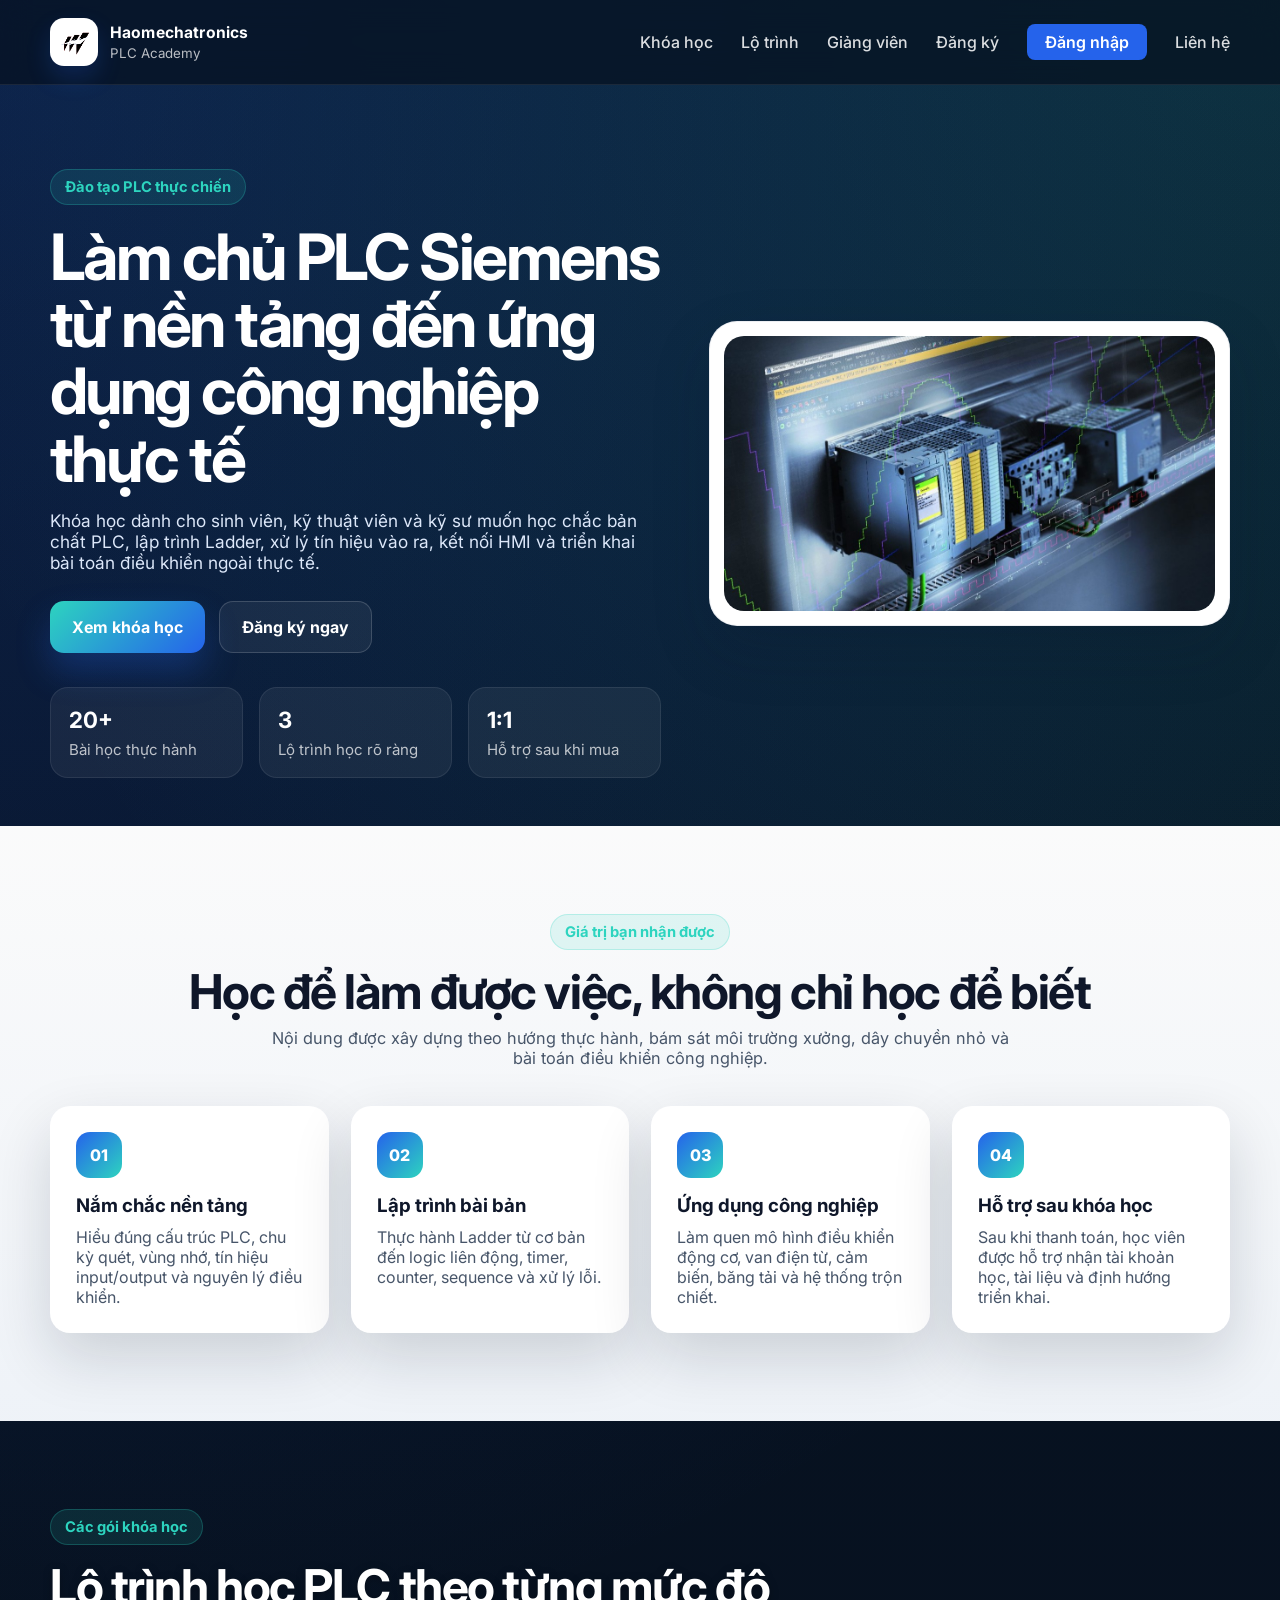
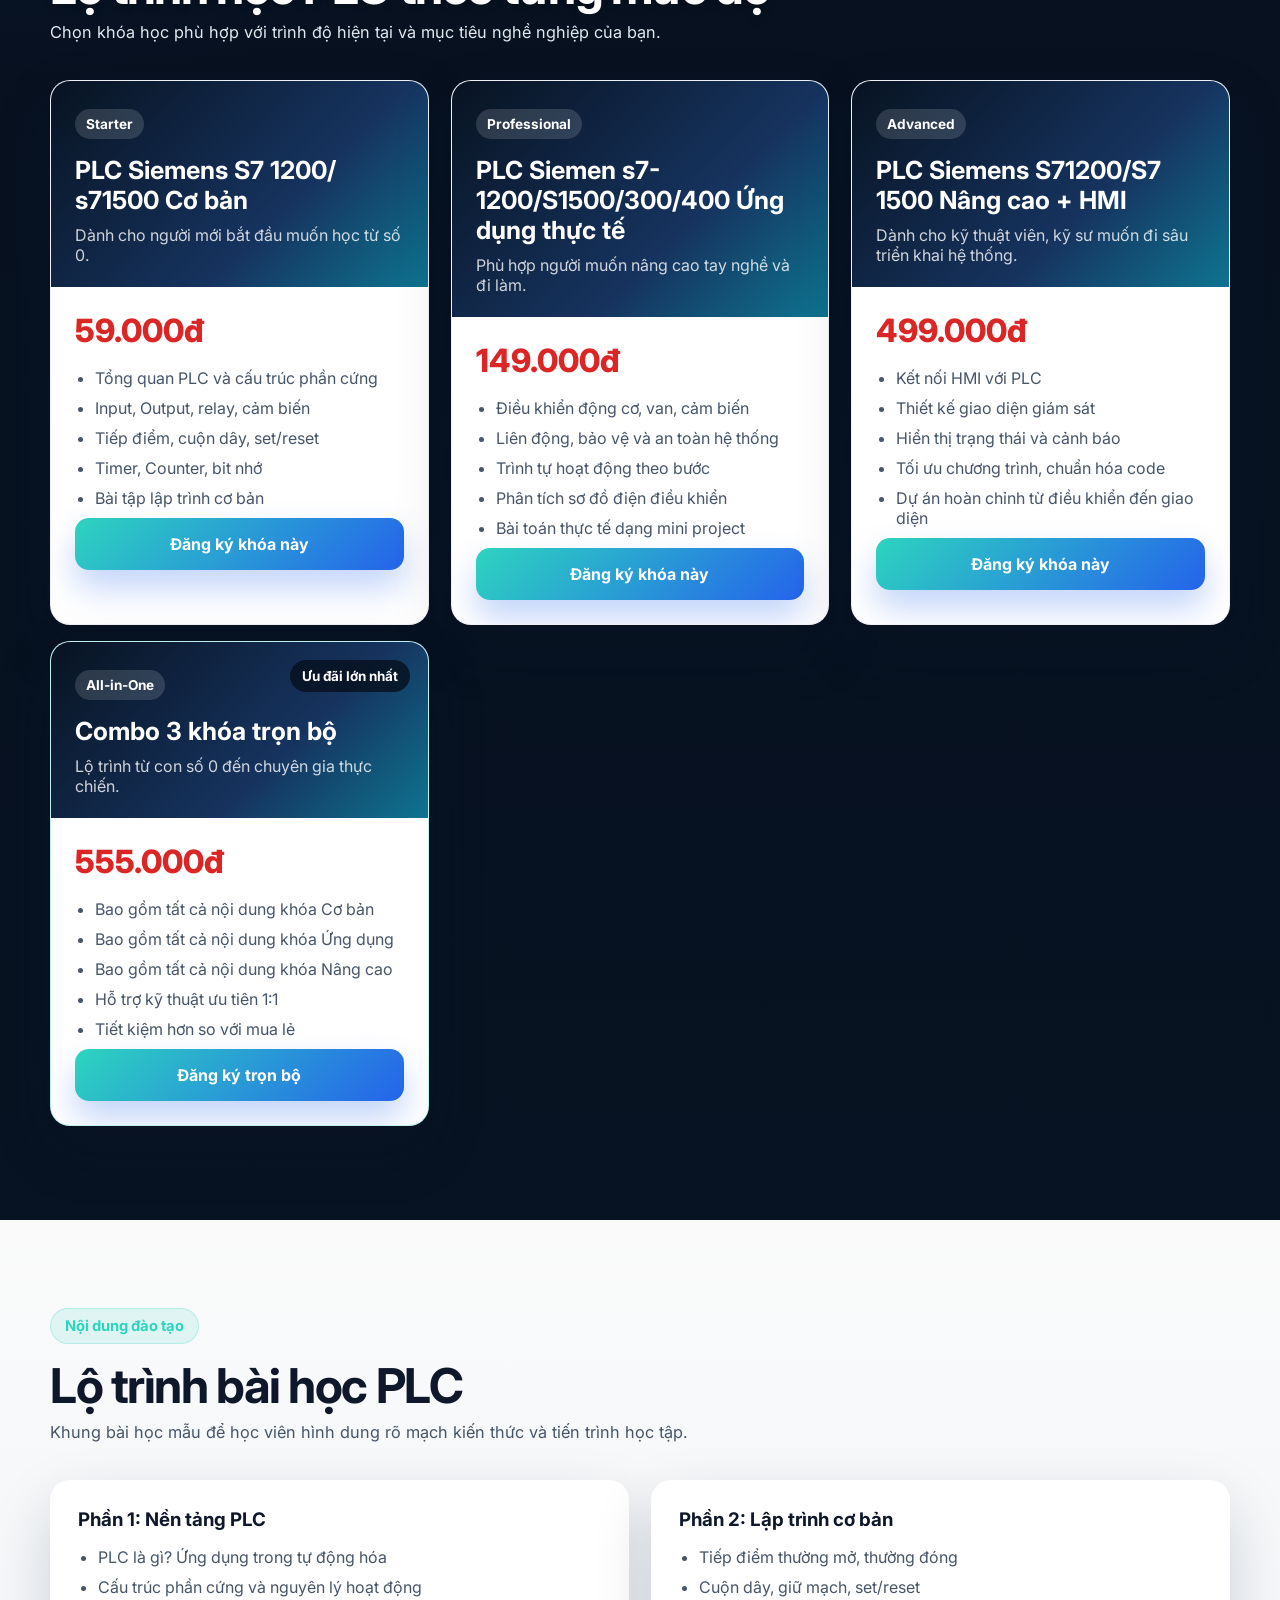
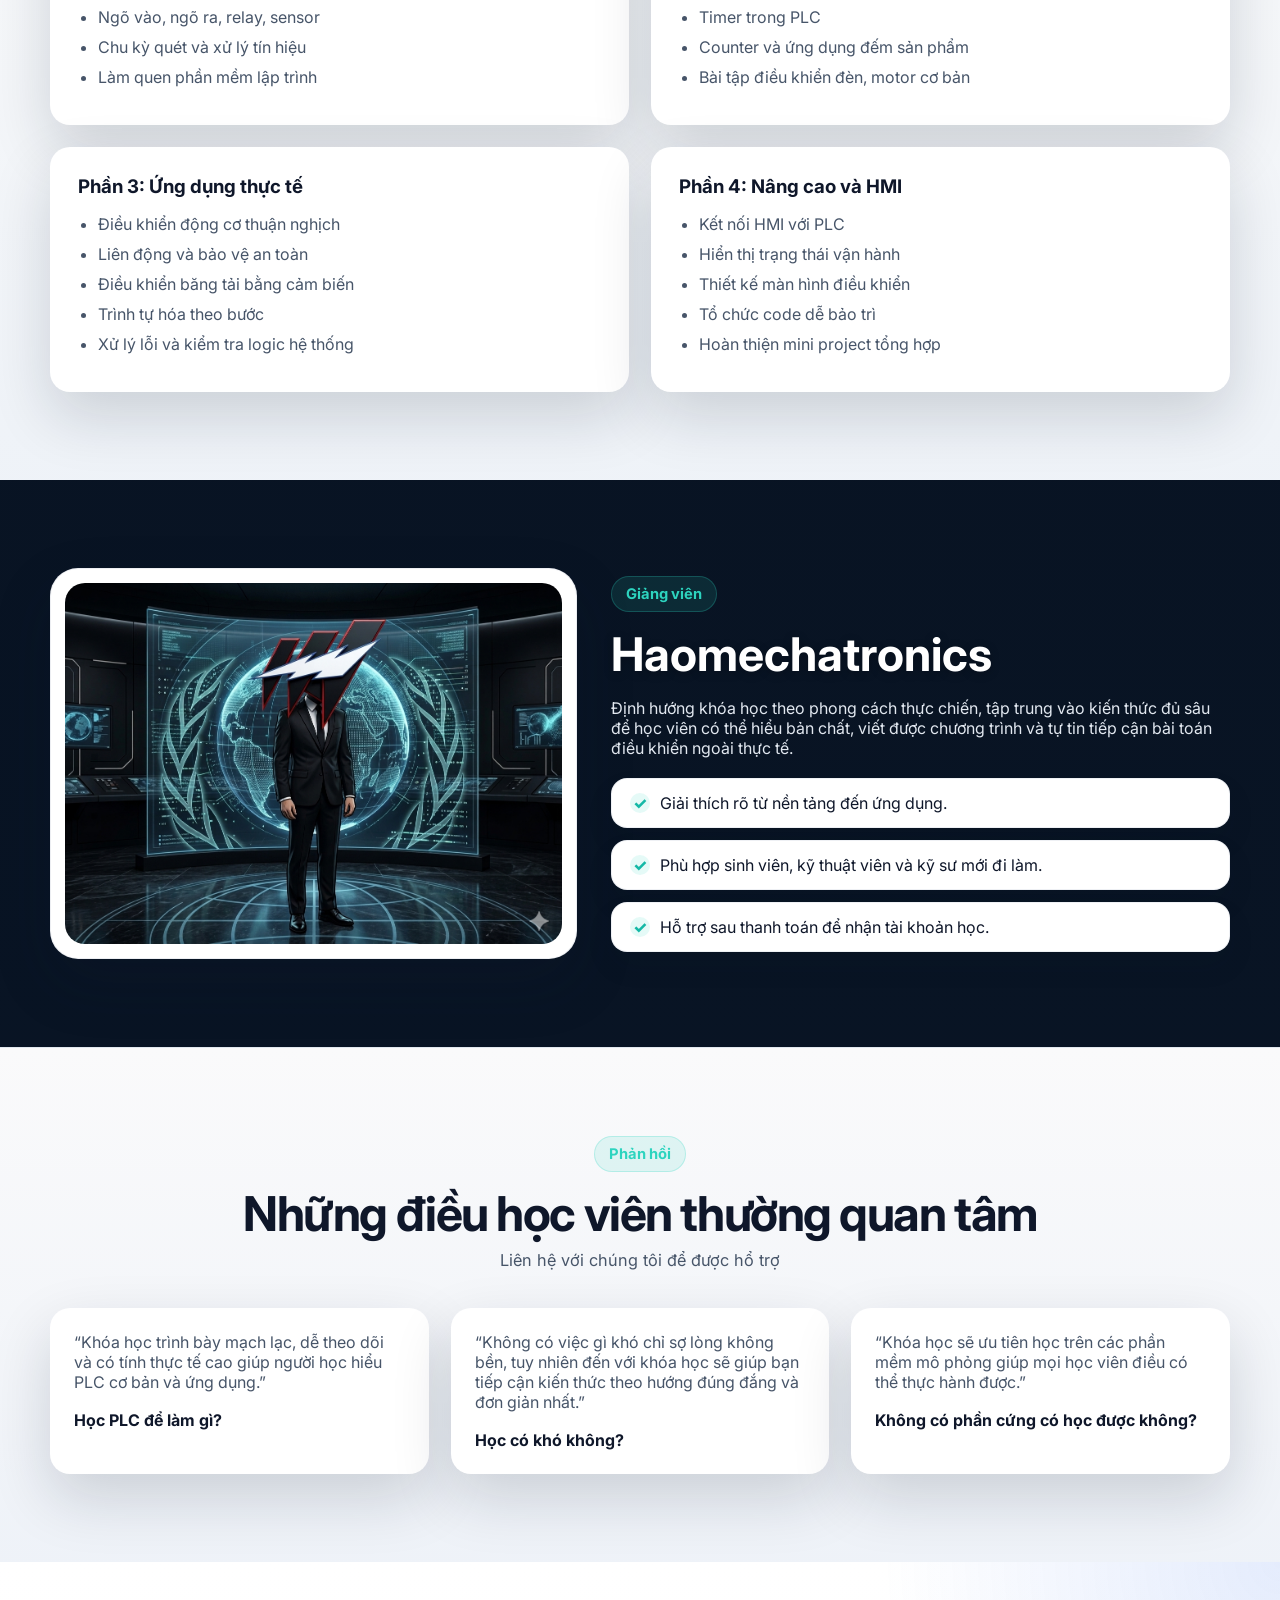
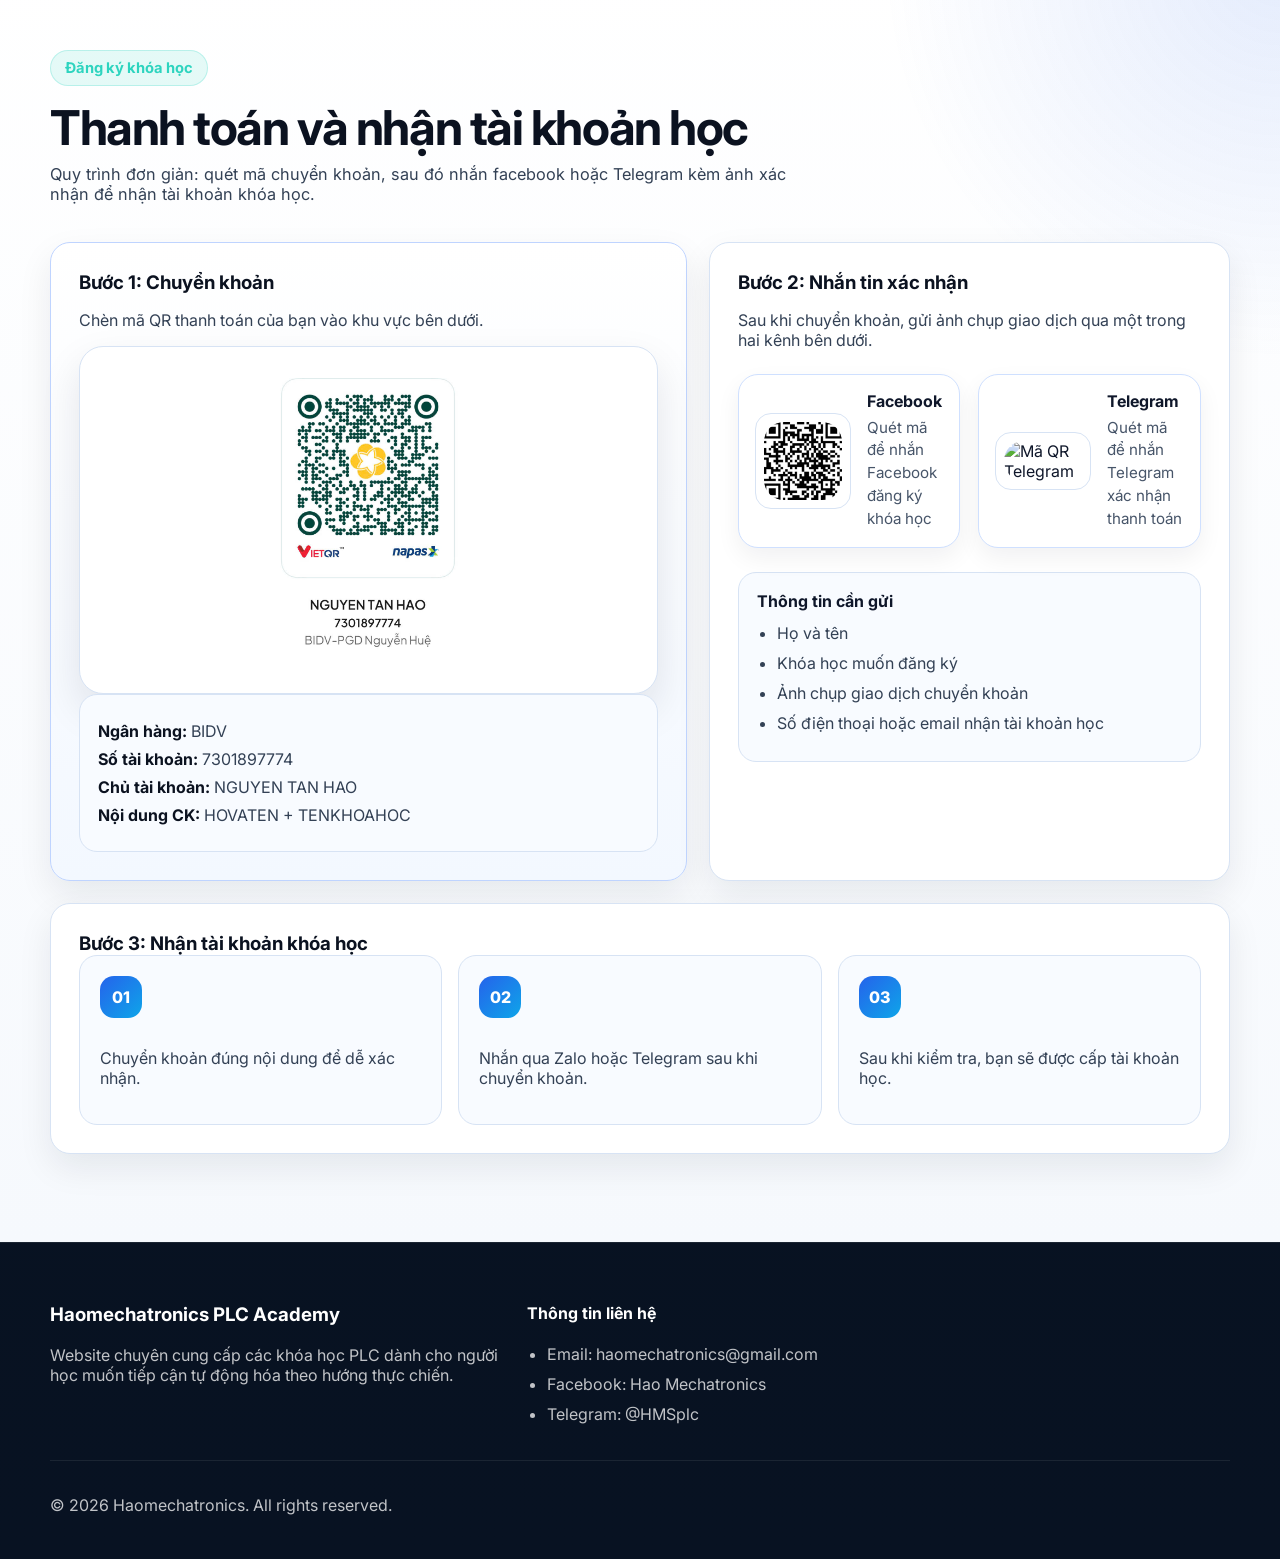
==== index.html @ e6ae3f2b "Update index.html" ====
<!DOCTYPE html>
<html lang="vi">
<head>
  <meta charset="UTF-8" />
  <meta name="viewport" content="width=device-width, initial-scale=1.0" />
  <meta name="description" content="Website cung cấp khóa học PLC Siemens chuyên nghiệp của Haomechatronics với lộ trình từ cơ bản đến nâng cao, mở rộng thêm một số dòng PLC phổ biến, hỗ trợ đăng ký qua Facebook và Telegram." />
  <title>Haomechatronics PLC Academy</title>
  <link rel="icon" type="image/jpeg" href="Images/logo.jpg" />
  <link rel="shortcut icon" href="Images/logo.jpg" />
  <link rel="apple-touch-icon" href="Images/logo.jpg" />
  <link rel="preconnect" href="https://fonts.googleapis.com" />
  <link rel="preconnect" href="https://fonts.gstatic.com" crossorigin />
  <link href="https://fonts.googleapis.com/css2?family=Inter:wght@400;500;600;700;800&display=swap" rel="stylesheet" />
  <link rel="stylesheet" href="style.css" />

  <style>
    /* Nút Đăng nhập nổi bật trên menu */
    .nav-login-btn {
      background: #2563eb !important;
      color: #fff !important;
      padding: 8px 18px !important;
      border-radius: 8px !important;
      font-weight: 600 !important;
    }
    .nav-login-btn:hover {
      background: #1d4ed8 !important;
    }
  </style>
</head>
<body>
<div class="site-shell">
  <header class="header" id="home">
    <div class="container nav-wrap">
      <a class="brand" href="#home">
        <span class="brand-mark">
          <img src="Images/logo.jpg" alt="Haomechatronics Logo">
        </span>
        <span>
          <strong>Haomechatronics</strong>
          <small>PLC Academy</small>
        </span>
      </a>

      <button class="nav-toggle" id="navToggle" aria-label="Mở menu">
        <span></span>
        <span></span>
        <span></span>
      </button>

      <nav class="nav" id="navMenu">
        <a href="#courses">Khóa học</a>
        <a href="#curriculum">Lộ trình</a>
        <a href="#instructor">Giảng viên</a>
        <a href="#payment">Đăng ký</a>
        <a href="login.html" class="nav-login-btn">Đăng nhập</a>
        <a href="#contact">Liên hệ</a>
      </nav>
    </div>
  </header>

  <main>
    <section class="hero">
      <div class="container hero-grid">
        <div class="hero-copy">
          <span class="eyebrow">Đào tạo PLC thực chiến</span>
          <h1>Làm chủ PLC Siemens từ nền tảng đến ứng dụng công nghiệp thực tế</h1>
          <p class="hero-text">
            Khóa học dành cho sinh viên, kỹ thuật viên và kỹ sư muốn học chắc bản chất PLC,
            lập trình Ladder, xử lý tín hiệu vào ra, kết nối HMI và triển khai bài toán điều khiển ngoài thực tế.
          </p>

          <div class="hero-actions">
            <a class="btn btn-primary" href="#courses">Xem khóa học</a>
            <a class="btn btn-secondary" href="#payment">Đăng ký ngay</a>
          </div>

          <div class="hero-stats">
            <div class="stat-card">
              <strong>20+</strong>
              <span>Bài học thực hành</span>
            </div>
            <div class="stat-card">
              <strong>3</strong>
              <span>Lộ trình học rõ ràng</span>
            </div>
            <div class="stat-card">
              <strong>1:1</strong>
              <span>Hỗ trợ sau khi mua</span>
            </div>
          </div>
        </div>

        <div class="hero-visual">
          <div class="hero-image-card">
            <img src="Images/Banner-plc.jpg" alt="Khóa học PLC Haomechatronics" />
          </div>
        </div>
      </div>
    </section>

    <section class="section section-light">
      <div class="container">
        <div class="section-heading center">
          <span class="section-tag">Giá trị bạn nhận được</span>
          <h2>Học để làm được việc, không chỉ học để biết</h2>
          <p>
            Nội dung được xây dựng theo hướng thực hành, bám sát môi trường xưởng,
            dây chuyền nhỏ và bài toán điều khiển công nghiệp.
          </p>
        </div>

        <div class="feature-grid">
          <article class="feature-card">
            <div class="icon-badge">01</div>
            <h3>Nắm chắc nền tảng</h3>
            <p>Hiểu đúng cấu trúc PLC, chu kỳ quét, vùng nhớ, tín hiệu input/output và nguyên lý điều khiển.</p>
          </article>
          <article class="feature-card">
            <div class="icon-badge">02</div>
            <h3>Lập trình bài bản</h3>
            <p>Thực hành Ladder từ cơ bản đến logic liên động, timer, counter, sequence và xử lý lỗi.</p>
          </article>
          <article class="feature-card">
            <div class="icon-badge">03</div>
            <h3>Ứng dụng công nghiệp</h3>
            <p>Làm quen mô hình điều khiển động cơ, van điện từ, cảm biến, băng tải và hệ thống trộn chiết.</p>
          </article>
          <article class="feature-card">
            <div class="icon-badge">04</div>
            <h3>Hỗ trợ sau khóa học</h3>
            <p>Sau khi thanh toán, học viên được hỗ trợ nhận tài khoản học, tài liệu và định hướng triển khai.</p>
          </article>
        </div>
      </div>
    </section>

    <section class="section" id="courses">
      <div class="container">
        <div class="section-heading">
          <span class="section-tag">Các gói khóa học</span>
          <h2>Lộ trình học PLC theo từng mức độ</h2>
          <p>Chọn khóa học phù hợp với trình độ hiện tại và mục tiêu nghề nghiệp của bạn.</p>
        </div>

        <div class="course-grid">
          <article class="course-card">
            <div class="course-top">
              <span class="course-level">Starter</span>
              <h3>PLC Siemens S7 1200/ s71500 Cơ bản</h3>
              <p>Dành cho người mới bắt đầu muốn học từ số 0.</p>
            </div>
            <div class="course-body">
              <div class="course-price">59.000đ</div>
              <ul>
                <li>Tổng quan PLC và cấu trúc phần cứng</li>
                <li>Input, Output, relay, cảm biến</li>
                <li>Tiếp điểm, cuộn dây, set/reset</li>
                <li>Timer, Counter, bit nhớ</li>
                <li>Bài tập lập trình cơ bản</li>
              </ul>
              <a class="btn btn-block btn-primary" href="#payment">Đăng ký khóa này</a>
            </div>
          </article>

          <article class="course-card">
            <div class="course-top">
              <span class="course-level">Professional</span>
              <h3>PLC Siemen s7-1200/S1500/300/400 Ứng dụng thực tế</h3>
              <p>Phù hợp người muốn nâng cao tay nghề và đi làm.</p>
            </div>
            <div class="course-body">
              <div class="course-price">149.000đ</div>
              <ul>
                <li>Điều khiển động cơ, van, cảm biến</li>
                <li>Liên động, bảo vệ và an toàn hệ thống</li>
                <li>Trình tự hoạt động theo bước</li>
                <li>Phân tích sơ đồ điện điều khiển</li>
                <li>Bài toán thực tế dạng mini project</li>
              </ul>
              <a class="btn btn-block btn-primary" href="#payment">Đăng ký khóa này</a>
            </div>
          </article>

          <article class="course-card">
            <div class="course-top">
              <span class="course-level">Advanced</span>
              <h3>PLC Siemens S71200/S7 1500 Nâng cao + HMI</h3>
              <p>Dành cho kỹ thuật viên, kỹ sư muốn đi sâu triển khai hệ thống.</p>
            </div>
            <div class="course-body">
              <div class="course-price">499.000đ</div>
              <ul>
                <li>Kết nối HMI với PLC</li>
                <li>Thiết kế giao diện giám sát</li>
                <li>Hiển thị trạng thái và cảnh báo</li>
                <li>Tối ưu chương trình, chuẩn hóa code</li>
                <li>Dự án hoàn chỉnh từ điều khiển đến giao diện</li>
              </ul>
              <a class="btn btn-block btn-primary" href="#payment">Đăng ký khóa này</a>
            </div>
          </article>

          <article class="course-card featured">
            <div class="course-badge">Ưu đãi lớn nhất</div>
            <div class="course-top">
              <span class="course-level">All-in-One</span>
              <h3>Combo 3 khóa trọn bộ</h3>
              <p>Lộ trình từ con số 0 đến chuyên gia thực chiến.</p>
            </div>
            <div class="course-body">
              <div class="course-price">555.000đ</div>
              <ul>
                <li>Bao gồm tất cả nội dung khóa Cơ bản</li>
                <li>Bao gồm tất cả nội dung khóa Ứng dụng</li>
                <li>Bao gồm tất cả nội dung khóa Nâng cao</li>
                <li>Hỗ trợ kỹ thuật ưu tiên 1:1</li>
                <li>Tiết kiệm hơn so với mua lẻ</li>
              </ul>
              <a class="btn btn-block btn-primary" href="#payment">Đăng ký trọn bộ</a>
            </div>
          </article>
        </div>
      </div>
    </section>

    <section class="section section-light" id="curriculum">
      <div class="container">
        <div class="section-heading">
          <span class="section-tag">Nội dung đào tạo</span>
          <h2>Lộ trình bài học PLC</h2>
          <p>Khung bài học mẫu để học viên hình dung rõ mạch kiến thức và tiến trình học tập.</p>
        </div>

        <div class="curriculum-grid">
          <article class="curriculum-card">
            <h3>Phần 1: Nền tảng PLC</h3>
            <ul>
              <li>PLC là gì? Ứng dụng trong tự động hóa</li>
              <li>Cấu trúc phần cứng và nguyên lý hoạt động</li>
              <li>Ngõ vào, ngõ ra, relay, sensor</li>
              <li>Chu kỳ quét và xử lý tín hiệu</li>
              <li>Làm quen phần mềm lập trình</li>
            </ul>
          </article>

          <article class="curriculum-card">
            <h3>Phần 2: Lập trình cơ bản</h3>
            <ul>
              <li>Tiếp điểm thường mở, thường đóng</li>
              <li>Cuộn dây, giữ mạch, set/reset</li>
              <li>Timer trong PLC</li>
              <li>Counter và ứng dụng đếm sản phẩm</li>
              <li>Bài tập điều khiển đèn, motor cơ bản</li>
            </ul>
          </article>

          <article class="curriculum-card">
            <h3>Phần 3: Ứng dụng thực tế</h3>
            <ul>
              <li>Điều khiển động cơ thuận nghịch</li>
              <li>Liên động và bảo vệ an toàn</li>
              <li>Điều khiển băng tải bằng cảm biến</li>
              <li>Trình tự hóa theo bước</li>
              <li>Xử lý lỗi và kiểm tra logic hệ thống</li>
            </ul>
          </article>

          <article class="curriculum-card">
            <h3>Phần 4: Nâng cao và HMI</h3>
            <ul>
              <li>Kết nối HMI với PLC</li>
              <li>Hiển thị trạng thái vận hành</li>
              <li>Thiết kế màn hình điều khiển</li>
              <li>Tổ chức code dễ bảo trì</li>
              <li>Hoàn thiện mini project tổng hợp</li>
            </ul>
          </article>
        </div>
      </div>
    </section>

    <section class="section" id="instructor">
      <div class="container instructor-grid">
        <div class="instructor-visual">
          <div class="instructor-photo-card">
            <img src="Images/teacher-hao.jpg" alt="Giảng viên Haomechatronics" />
          </div>
        </div>

        <div class="instructor-copy">
          <span class="section-tag">Giảng viên</span>
          <h2>Haomechatronics</h2>
          <p>
            Định hướng khóa học theo phong cách thực chiến, tập trung vào kiến thức đủ sâu để học viên
            có thể hiểu bản chất, viết được chương trình và tự tin tiếp cận bài toán điều khiển ngoài thực tế.
          </p>
          <div class="check-list">
            <div>Giải thích rõ từ nền tảng đến ứng dụng.</div>
            <div>Phù hợp sinh viên, kỹ thuật viên và kỹ sư mới đi làm.</div>
            <div>Hỗ trợ sau thanh toán để nhận tài khoản học.</div>
          </div>
        </div>
      </div>
    </section>

    <section class="section section-light testimonials-section">
      <div class="container">
        <div class="section-heading center">
          <span class="section-tag">Phản hồi</span>
          <h2>Những điều học viên thường quan tâm</h2>
          <p>Liên hệ với chúng tôi để được hổ trợ</p>
        </div>

        <div class="testimonial-grid">
          <article class="testimonial-card">
            <p>“Khóa học trình bày mạch lạc, dễ theo dõi và có tính thực tế cao giúp người học hiểu PLC cơ bản và ứng dụng.”</p>
            <strong>Học PLC để làm gì?</strong>
          </article>
          <article class="testimonial-card">
            <p>“Không có việc gì khó chỉ sợ lòng không bền, tuy nhiên đến với khóa học sẽ giúp bạn tiếp cận kiến thức theo hướng đúng đắng và đơn giản nhất.”</p>
            <strong>Học có khó không?</strong>
          </article>
          <article class="testimonial-card">
            <p>“Khóa học sẽ ưu tiên học trên các phần mềm mô phỏng giúp mọi học viên điều có thể thực hành được.”</p>
            <strong>Không có phần cứng có học được không?</strong>
          </article>
        </div>
      </div>
    </section>

    <section class="section payment-section" id="payment">
      <div class="container">
        <div class="section-heading">
          <span class="section-tag">Đăng ký khóa học</span>
          <h2>Thanh toán và nhận tài khoản học</h2>
          <p>
            Quy trình đơn giản: quét mã chuyển khoản, sau đó nhắn facebook hoặc Telegram kèm ảnh xác nhận để nhận tài khoản khóa học.
          </p>
        </div>

        <div class="payment-grid">
          <article class="payment-card payment-card-highlight">
            <h3>Bước 1: Chuyển khoản</h3>
            <p class="muted">Chèn mã QR thanh toán của bạn vào khu vực bên dưới.</p>

            <div class="qr-image large">
              <img src="Images/qr-bank.png" alt="Mã QR chuyển khoản" />
            </div>

            <div class="bank-box">
              <p><strong>Ngân hàng:</strong> BIDV</p>
              <p><strong>Số tài khoản:</strong> 7301897774</p>
              <p><strong>Chủ tài khoản:</strong> NGUYEN TAN HAO </p>
              <p><strong>Nội dung CK:</strong> HOVATEN + TENKHOAHOC</p>
            </div>
          </article>

          <article class="payment-card">
            <h3>Bước 2: Nhắn tin xác nhận</h3>
            <p class="muted">Sau khi chuyển khoản, gửi ảnh chụp giao dịch qua một trong hai kênh bên dưới.</p>

            <div class="channel-list">
              <a class="channel-card zalo" href="https://www.facebook.com/profile.php?id=61573484933450">
                <div class="channel-qr">
                  <img src="Images/qr-facebook.png" alt="Mã QR Facebook" />
                </div>
                <div class="channel-info">
                  <strong>Facebook</strong>
                  <span>Quét mã để nhắn Facebook đăng ký khóa học</span>
                </div>
              </a>

              <a class="channel-card telegram" href="https://t.me/hmsplc" target="_blank" rel="noopener">
                <div class="channel-qr">
                  <img src="Images/qr-telegram.png" alt="Mã QR Telegram" />
                </div>
                <div class="channel-info">
                  <strong>Telegram</strong>
                  <span>Quét mã để nhắn Telegram xác nhận thanh toán</span>
                </div>
              </a>
            </div>

            <div class="step-note">
              <h4>Thông tin cần gửi</h4>
              <ul>
                <li>Họ và tên</li>
                <li>Khóa học muốn đăng ký</li>
                <li>Ảnh chụp giao dịch chuyển khoản</li>
                <li>Số điện thoại hoặc email nhận tài khoản học</li>
              </ul>
            </div>
          </article>

          <article class="payment-card full-width">
            <h3>Bước 3: Nhận tài khoản khóa học</h3>
            <div class="timeline-grid">
              <div class="timeline-item">
                <span class="timeline-number">01</span>
                <p>Chuyển khoản đúng nội dung để dễ xác nhận.</p>
              </div>
              <div class="timeline-item">
                <span class="timeline-number">02</span>
                <p>Nhắn qua Zalo hoặc Telegram sau khi chuyển khoản.</p>
              </div>
              <div class="timeline-item">
                <span class="timeline-number">03</span>
                <p>Sau khi kiểm tra, bạn sẽ được cấp tài khoản học.</p>
              </div>
            </div>
          </article>
        </div>
      </div>
    </section>
  </main>

  <footer class="footer" id="contact">
    <div class="container footer-grid">
      <div>
        <h3>Haomechatronics PLC Academy</h3>
        <p>Website chuyên cung cấp các khóa học PLC dành cho người học muốn tiếp cận tự động hóa theo hướng thực chiến.</p>
      </div>
      <div>
        <h4>Thông tin liên hệ</h4>
        <ul class="footer-list">
          <li>Email: haomechatronics@gmail.com</li>
          <li>Facebook: Hao Mechatronics</li>
          <li>Telegram: @HMSplc</li>
        </ul>
      </div>
    </div>
    <div class="container footer-bottom">
      <p>© <span id="year">2026</span> Haomechatronics. All rights reserved.</p>
    </div>
  </footer>
</div>
<script src="script.js"></script>
</body>
</html>
---- style.css ----
:root {
  --bg: #07111f;
  --bg-soft: #0c1a2d;
  --surface: rgba(255, 255, 255, 0.06);
  --surface-strong: #ffffff;
  --surface-soft: #f4f7fb;
  --text: #0f172a;
  --text-body: #475569;
  --text-light: #dce7f9;
  --primary: #2dd4bf;
  --primary-strong: #14b8a6;
  --secondary: #2563eb;
  --secondary-soft: #dbeafe;
  --border: rgba(148, 163, 184, 0.2);
  --shadow: 0 24px 60px rgba(15, 23, 42, 0.16);
  --radius-xl: 28px;
  --radius-lg: 20px;
  --radius-md: 16px;
  --radius-sm: 12px;
  --max-width: 1180px;
}

* {
  box-sizing: border-box;
}

html {
  scroll-behavior: smooth;
}

body {
  margin: 0;
  font-family: 'Inter', system-ui, -apple-system, BlinkMacSystemFont, 'Segoe UI', sans-serif;
  background:
    radial-gradient(circle at top left, rgba(37, 99, 235, 0.22), transparent 26%),
    radial-gradient(circle at top right, rgba(45, 212, 191, 0.16), transparent 22%),
    linear-gradient(180deg, #06101e 0%, #0a1627 100%);
  color: var(--text);
}

body.menu-open {
  overflow: hidden;
}

img {
  max-width: 100%;
  display: block;
}

a {
  text-decoration: none;
}

button,
input,
textarea,
select {
  font: inherit;
}

.site-shell {
  min-height: 100vh;
}

.container {
  width: min(100% - 40px, var(--max-width));
  margin: 0 auto;
}

.header {
  position: sticky;
  top: 0;
  z-index: 50;
  backdrop-filter: blur(16px);
  background: rgba(7, 17, 31, 0.7);
  border-bottom: 1px solid rgba(255, 255, 255, 0.08);
}

.nav-wrap {
  display: flex;
  align-items: center;
  justify-content: space-between;
  padding: 18px 0;
  gap: 16px;
}

.brand {
  display: inline-flex;
  align-items: center;
  gap: 12px;
  color: #fff;
}

.brand strong {
  display: block;
  font-size: 0.98rem;
  letter-spacing: 0.01em;
}

.brand small {
  color: rgba(255, 255, 255, 0.72);
}

.brand-mark {
  width: 48px;
  height: 48px;
  border-radius: 14px;
  display: inline-flex;
  align-items: center;
  justify-content: center;
  background: #ffffff;
  overflow: hidden;
  padding: 4px;
  box-shadow: 0 12px 24px rgba(37, 99, 235, 0.20);
  border: 1px solid rgba(255, 255, 255, 0.18);
}

.brand-mark img {
  width: 100%;
  height: 100%;
  object-fit: contain;
  display: block;
}

.nav {
  display: flex;
  align-items: center;
  gap: 28px;
}

.nav a {
  color: rgba(255, 255, 255, 0.86);
  font-weight: 500;
  transition: color 0.25s ease;
}

.nav a:hover {
  color: #fff;
}

.nav-toggle {
  display: none;
  width: 46px;
  height: 46px;
  border-radius: 14px;
  border: 1px solid rgba(255, 255, 255, 0.12);
  background: rgba(255, 255, 255, 0.06);
  cursor: pointer;
  padding: 0;
}

.nav-toggle span {
  display: block;
  width: 18px;
  height: 2px;
  background: #fff;
  margin: 4px auto;
  border-radius: 999px;
}

.hero {
  padding: 84px 0 48px;
}

.hero-grid {
  display: grid;
  grid-template-columns: 1.08fr 0.92fr;
  align-items: center;
  gap: 48px;
}

.eyebrow,
.section-tag {
  display: inline-flex;
  align-items: center;
  gap: 8px;
  padding: 8px 14px;
  border-radius: 999px;
  background: rgba(45, 212, 191, 0.12);
  border: 1px solid rgba(45, 212, 191, 0.24);
  color: var(--primary);
  font-weight: 700;
  font-size: 0.92rem;
}

.hero h1 {
  margin: 18px 0 18px;
  color: #fff;
  font-size: clamp(2.5rem, 5vw, 4.3rem);
  line-height: 1.05;
  letter-spacing: -0.04em;
}

.hero-text {
  color: var(--text-light);
  font-size: 1.08rem;
  max-width: 640px;
}

.hero-actions {
  display: flex;
  flex-wrap: wrap;
  gap: 14px;
  margin-top: 28px;
}

.btn {
  display: inline-flex;
  align-items: center;
  justify-content: center;
  min-height: 52px;
  padding: 0 22px;
  border-radius: 14px;
  font-weight: 700;
  transition: transform 0.25s ease, box-shadow 0.25s ease, background 0.25s ease;
}

.btn:hover {
  transform: translateY(-2px);
}

.btn-primary {
  background: linear-gradient(135deg, var(--primary), var(--secondary));
  color: #fff;
  box-shadow: 0 18px 34px rgba(37, 99, 235, 0.28);
}

.btn-secondary {
  background: rgba(255, 255, 255, 0.06);
  border: 1px solid rgba(255, 255, 255, 0.16);
  color: #fff;
}

.btn-block {
  width: 100%;
}

.hero-stats {
  display: grid;
  grid-template-columns: repeat(3, 1fr);
  gap: 16px;
  margin-top: 34px;
}

.stat-card {
  padding: 18px;
  border-radius: 18px;
  background: rgba(255, 255, 255, 0.06);
  border: 1px solid rgba(255, 255, 255, 0.08);
  color: #fff;
}

.stat-card strong {
  display: block;
  font-size: 1.4rem;
  margin-bottom: 6px;
}

.stat-card span {
  color: rgba(255, 255, 255, 0.72);
  font-size: 0.94rem;
}

.hero-visual {
  position: relative;
}

.visual-card {
  position: relative;
  min-height: 520px;
  border-radius: 34px;
  background:
    linear-gradient(180deg, rgba(255, 255, 255, 0.14), rgba(255, 255, 255, 0.05)),
    linear-gradient(135deg, rgba(37, 99, 235, 0.18), rgba(45, 212, 191, 0.16));
  border: 1px solid rgba(255, 255, 255, 0.14);
  box-shadow: var(--shadow);
  overflow: hidden;
}

.board-grid {
  position: absolute;
  inset: 0;
  background-image:
    linear-gradient(rgba(255, 255, 255, 0.06) 1px, transparent 1px),
    linear-gradient(90deg, rgba(255, 255, 255, 0.06) 1px, transparent 1px);
  background-size: 34px 34px;
  opacity: 0.35;
}

.plc-rack {
  position: absolute;
  left: 50%;
  top: 50%;
  transform: translate(-50%, -44%);
  width: min(100%, 390px);
}

.rack-top {
  height: 18px;
  border-radius: 18px 18px 8px 8px;
  background: linear-gradient(90deg, #1e293b, #334155, #1e293b);
}

.rack-body {
  display: grid;
  grid-template-columns: 64px 1fr 64px;
  gap: 14px;
  padding: 18px;
  background: linear-gradient(180deg, #d7e0ed, #b9c6d8);
  border-radius: 0 0 24px 24px;
  box-shadow: 0 24px 40px rgba(15, 23, 42, 0.22);
}

.io-column,
.screen-panel {
  border-radius: 18px;
  background: rgba(255, 255, 255, 0.72);
  border: 1px solid rgba(100, 116, 139, 0.2);
}

.io-column {
  display: flex;
  flex-direction: column;
  justify-content: center;
  gap: 10px;
  padding: 16px 12px;
}

.io-column span {
  width: 100%;
  height: 16px;
  border-radius: 999px;
  background: linear-gradient(90deg, #22c55e, #0ea5e9);
}

.screen-panel {
  min-height: 214px;
  padding: 18px;
  position: relative;
  overflow: hidden;
}

.screen-panel::before,
.screen-panel::after {
  content: '';
  position: absolute;
  border-radius: 999px;
  background: rgba(45, 212, 191, 0.16);
}

.screen-panel::before {
  width: 160px;
  height: 160px;
  top: -44px;
  right: -32px;
}

.screen-panel::after {
  width: 110px;
  height: 110px;
  bottom: -40px;
  left: -24px;
}

.screen-lines {
  position: relative;
  z-index: 1;
  height: 100%;
  border-radius: 16px;
  background:
    linear-gradient(180deg, rgba(37, 99, 235, 0.22), rgba(37, 99, 235, 0.06)),
    linear-gradient(
      transparent 0%,
      transparent 12%,
      rgba(15, 23, 42, 0.08) 12%,
      rgba(15, 23, 42, 0.08) 15%,
      transparent 15%,
      transparent 30%,
      rgba(15, 23, 42, 0.08) 30%,
      rgba(15, 23, 42, 0.08) 33%,
      transparent 33%,
      transparent 52%,
      rgba(15, 23, 42, 0.08) 52%,
      rgba(15, 23, 42, 0.08) 55%,
      transparent 55%,
      transparent 75%,
      rgba(15, 23, 42, 0.08) 75%,
      rgba(15, 23, 42, 0.08) 78%,
      transparent 78%
    );
}

.terminal-row {
  display: grid;
  grid-template-columns: repeat(6, 1fr);
  gap: 8px;
  margin-top: 16px;
}

.terminal-row span {
  height: 18px;
  border-radius: 999px;
  background: #0f172a;
  opacity: 0.82;
}

.floating-card {
  position: absolute;
  display: flex;
  flex-direction: column;
  gap: 4px;
  min-width: 150px;
  padding: 16px 18px;
  border-radius: 18px;
  background: rgba(255, 255, 255, 0.9);
  box-shadow: 0 18px 38px rgba(15, 23, 42, 0.18);
  border: 1px solid rgba(148, 163, 184, 0.18);
}

.floating-card strong {
  color: var(--text);
}

.floating-card span {
  color: var(--text-body);
  font-size: 0.92rem;
}

.floating-left {
  top: 34px;
  left: 22px;
}

.floating-right {
  right: 22px;
  bottom: 30px;
}

.section {
  padding: 88px 0;
}

.section-light {
  background: linear-gradient(180deg, rgba(255, 255, 255, 0.98), rgba(243, 247, 252, 0.98));
}

.section-heading {
  margin-bottom: 38px;
}

.section-heading.center {
  text-align: center;
}

.section-heading h2 {
  margin: 16px 0 10px;
  font-size: clamp(2rem, 4vw, 3rem);
  line-height: 1.08;
  letter-spacing: -0.03em;
}

.section-heading p {
  margin: 0;
  color: var(--text-body);
  font-size: 1.02rem;
  max-width: 760px;
}

.section-heading.center p {
  margin-left: auto;
  margin-right: auto;
}

.feature-grid,
.course-grid,
.curriculum-grid,
.testimonial-grid {
  display: grid;
  gap: 22px;
}

.feature-grid {
  grid-template-columns: repeat(4, 1fr);
}

.feature-card,
.course-card,
.curriculum-card,
.testimonial-card,
.payment-card,
.faq-item,
.portrait-card {
  background: #fff;
  border-radius: var(--radius-lg);
  box-shadow: var(--shadow);
}

.feature-card {
  padding: 26px;
}

.icon-badge {
  width: 46px;
  height: 46px;
  border-radius: 14px;
  display: inline-flex;
  align-items: center;
  justify-content: center;
  background: linear-gradient(135deg, var(--secondary), var(--primary));
  color: #fff;
  font-weight: 800;
  margin-bottom: 16px;
}

.feature-card h3 {
  margin: 0 0 10px;
}

.feature-card p {
  margin: 0;
  color: var(--text-body);
}

.course-grid {
  grid-template-columns: repeat(3, 1fr);
  align-items: stretch;
}

.course-card {
  position: relative;
  overflow: hidden;
  border: 1px solid rgba(148, 163, 184, 0.16);
}

.course-card.featured {
  transform: translateY(-6px);
  border: 1px solid rgba(45, 212, 191, 0.3);
}

.course-badge {
  position: absolute;
  top: 18px;
  right: 18px;
  z-index: 1;
  padding: 8px 12px;
  border-radius: 999px;
  background: rgba(7, 17, 31, 0.82);
  color: #fff;
  font-size: 0.84rem;
  font-weight: 700;
}

.course-top {
  padding: 28px 24px 22px;
  background: linear-gradient(135deg, #081321, #16335f 62%, #0e7490);
  color: #fff;
}

.course-level {
  display: inline-flex;
  padding: 7px 11px;
  border-radius: 999px;
  background: rgba(255, 255, 255, 0.14);
  font-size: 0.85rem;
  font-weight: 700;
}

.course-top h3 {
  margin: 16px 0 10px;
  font-size: 1.56rem;
}

.course-top p {
  margin: 0;
  color: rgba(255, 255, 255, 0.8);
}

.course-body {
  padding: 24px;
}

.course-price {
  font-size: 2rem;
  font-weight: 800;
  color: #dc2626;
  margin-bottom: 18px;
}

.course-body ul,
.curriculum-card ul,
.step-note ul,
.footer-list {
  margin: 0;
  padding-left: 20px;
}

.course-body li,
.curriculum-card li,
.step-note li,
.footer-list li {
  margin-bottom: 10px;
  color: var(--text-body);
}

.curriculum-grid {
  grid-template-columns: repeat(2, 1fr);
}

.curriculum-card {
  padding: 28px;
}

.curriculum-card h3 {
  margin: 0 0 16px;
}

.instructor-grid {
  display: grid;
  grid-template-columns: 0.92fr 1.08fr;
  gap: 34px;
  align-items: center;
}

.portrait-card {
  padding: 28px;
  min-height: 420px;
  display: grid;
  place-items: center;
  background:
    radial-gradient(circle at top, rgba(37, 99, 235, 0.18), transparent 35%),
    linear-gradient(180deg, #ffffff, #eef4fb);
  border: 1px solid rgba(148, 163, 184, 0.18);
}

.portrait-circle {
  width: 240px;
  height: 240px;
  border-radius: 50%;
  display: grid;
  place-items: center;
  background: linear-gradient(135deg, #0f172a, #2563eb, #14b8a6);
  color: #fff;
  font-size: 4rem;
  font-weight: 800;
  letter-spacing: -0.06em;
  box-shadow: 0 28px 42px rgba(15, 23, 42, 0.18);
}

.signal-bars {
  display: flex;
  gap: 10px;
  margin-top: 28px;
}

.signal-bars span {
  width: 16px;
  border-radius: 999px;
  background: linear-gradient(180deg, var(--secondary), var(--primary));
}

.signal-bars span:nth-child(1) { height: 52px; }
.signal-bars span:nth-child(2) { height: 82px; }
.signal-bars span:nth-child(3) { height: 64px; }
.signal-bars span:nth-child(4) { height: 94px; }

.instructor-copy h2 {
  margin: 14px 0 16px;
  font-size: clamp(2rem, 4vw, 2.9rem);
}

.instructor-copy p {
  color: var(--text-body);
  margin: 0 0 20px;
}

.check-list {
  display: grid;
  gap: 12px;
}

.check-list div {
  position: relative;
  padding: 14px 16px 14px 48px;
  border-radius: 16px;
  background: #fff;
  border: 1px solid rgba(148, 163, 184, 0.16);
  box-shadow: 0 14px 28px rgba(15, 23, 42, 0.08);
}

.check-list div::before {
  content: '✓';
  position: absolute;
  left: 18px;
  top: 50%;
  transform: translateY(-50%);
  width: 20px;
  height: 20px;
  display: inline-flex;
  align-items: center;
  justify-content: center;
  border-radius: 50%;
  background: rgba(45, 212, 191, 0.12);
  color: var(--primary-strong);
  font-weight: 800;
}

.testimonials-section {
  border-top: 1px solid rgba(148, 163, 184, 0.14);
}

.testimonial-grid {
  grid-template-columns: repeat(3, 1fr);
}

.testimonial-card {
  padding: 24px;
}

.testimonial-card p {
  margin: 0 0 18px;
  color: var(--text-body);
}

.payment-section {
  background:
    radial-gradient(circle at top right, rgba(37, 99, 235, 0.12), transparent 22%),
    linear-gradient(180deg, #ffffff, #f6f9fd);
}

.payment-grid {
  display: grid;
  grid-template-columns: 1.1fr 0.9fr;
  gap: 22px;
}

.payment-card {
  padding: 28px;
  border: 1px solid rgba(148, 163, 184, 0.16);
}

.payment-card-highlight {
  background: linear-gradient(180deg, #ffffff, #f7fbff);
}

.payment-card.full-width {
  grid-column: 1 / -1;
}

.payment-card h3,
.faq-question {
  margin: 0;
}

.muted {
  color: var(--text-body);
}

.qr-placeholder {
  position: relative;
  display: grid;
  place-items: center;
  border-radius: 24px;
  margin: 22px 0;
  background:
    linear-gradient(135deg, rgba(37, 99, 235, 0.08), rgba(45, 212, 191, 0.08)),
    repeating-linear-gradient(45deg, rgba(15, 23, 42, 0.03) 0, rgba(15, 23, 42, 0.03) 10px, transparent 10px, transparent 20px);
  border: 2px dashed rgba(37, 99, 235, 0.28);
}

.qr-placeholder.large {
  min-height: 320px;
}

.qr-corners::before,
.qr-corners::after,
.qr-placeholder::before,
.qr-placeholder::after {
  content: '';
  position: absolute;
  width: 34px;
  height: 34px;
  border-color: rgba(37, 99, 235, 0.7);
  border-style: solid;
}

.qr-placeholder::before {
  top: 16px;
  left: 16px;
  border-width: 4px 0 0 4px;
}

.qr-placeholder::after {
  top: 16px;
  right: 16px;
  border-width: 4px 4px 0 0;
}

.qr-corners::before {
  bottom: 16px;
  left: 16px;
  border-width: 0 0 4px 4px;
}

.qr-corners::after {
  bottom: 16px;
  right: 16px;
  border-width: 0 4px 4px 0;
}

.qr-text {
  position: relative;
  z-index: 1;
  text-align: center;
  padding: 20px;
}

.qr-text strong {
  display: block;
  font-size: 1.05rem;
  margin-bottom: 6px;
}

.qr-text span {
  color: var(--text-body);
}

.bank-box {
  padding: 18px;
  border-radius: 18px;
  background: var(--surface-soft);
  border: 1px solid rgba(148, 163, 184, 0.16);
}

.bank-box p {
  margin: 8px 0;
}

.channel-list {
  display: grid;
  gap: 14px;
  margin: 24px 0;
}

.channel-card {
  display: flex;
  align-items: center;
  gap: 14px;
  padding: 16px;
  border-radius: 18px;
  border: 1px solid rgba(148, 163, 184, 0.16);
  color: var(--text);
  transition: transform 0.25s ease, box-shadow 0.25s ease;
}

.channel-card:hover {
  transform: translateY(-2px);
  box-shadow: 0 18px 30px rgba(15, 23, 42, 0.1);
}

.channel-card strong {
  display: block;
  margin-bottom: 4px;
}

.channel-card span {
  color: var(--text-body);
}

.channel-icon {
  width: 52px;
  height: 52px;
  border-radius: 16px;
  display: inline-flex;
  align-items: center;
  justify-content: center;
  color: #fff;
  font-weight: 800;
}

.channel-card.zalo .channel-icon {
  background: linear-gradient(135deg, #0ea5e9, #2563eb);
}

.channel-card.telegram .channel-icon {
  background: linear-gradient(135deg, #38bdf8, #0f766e);
}

.step-note {
  padding: 18px;
  border-radius: 18px;
  background: var(--surface-soft);
  border: 1px solid rgba(148, 163, 184, 0.16);
}

.step-note h4 {
  margin: 0 0 12px;
}

.timeline-grid {
  display: grid;
  grid-template-columns: repeat(3, 1fr);
  gap: 16px;
}

.timeline-item {
  padding: 20px;
  border-radius: 18px;
  background: linear-gradient(180deg, #ffffff, #f6f9fd);
  border: 1px solid rgba(148, 163, 184, 0.16);
}

.timeline-number {
  display: inline-flex;
  width: 42px;
  height: 42px;
  align-items: center;
  justify-content: center;
  border-radius: 14px;
  background: linear-gradient(135deg, var(--secondary), var(--primary));
  color: #fff;
  font-weight: 800;
  margin-bottom: 14px;
}

.faq-list {
  display: grid;
  gap: 14px;
}

.faq-item {
  overflow: hidden;
  border: 1px solid rgba(148, 163, 184, 0.16);
}

.faq-question {
  width: 100%;
  display: flex;
  align-items: center;
  justify-content: space-between;
  gap: 16px;
  padding: 22px 24px;
  border: 0;
  background: #fff;
  cursor: pointer;
  font-weight: 700;
  color: var(--text);
}

.faq-question span {
  font-size: 1.4rem;
  line-height: 1;
}

.faq-answer {
  max-height: 0;
  overflow: hidden;
  transition: max-height 0.3s ease;
}

.faq-answer p {
  margin: 0;
  padding: 0 24px 22px;
  color: var(--text-body);
}

.faq-item.active .faq-answer {
  max-height: 200px;
}

.faq-item.active .faq-question span {
  transform: rotate(45deg);
}

.footer {
  padding: 60px 0 28px;
  background: rgba(7, 17, 31, 0.62);
  border-top: 1px solid rgba(255, 255, 255, 0.08);
  color: #fff;
}

.footer-grid {
  display: grid;
  grid-template-columns: 1.2fr 0.9fr 0.9fr;
  gap: 24px;
}

.footer h3,
.footer h4 {
  margin-top: 0;
}

.footer p,
.footer-list li {
  color: rgba(255, 255, 255, 0.75);
}

.footer-bottom {
  margin-top: 26px;
  padding-top: 18px;
  border-top: 1px solid rgba(255, 255, 255, 0.08);
  color: rgba(255, 255, 255, 0.72);
}

@media (max-width: 1060px) {
  .hero-grid,
  .instructor-grid,
  .payment-grid,
  .footer-grid,
  .feature-grid,
  .course-grid,
  .testimonial-grid {
    grid-template-columns: 1fr 1fr;
  }

  .hero-grid,
  .instructor-grid {
    grid-template-columns: 1fr;
  }

  .hero-copy {
    order: 1;
  }

  .hero-visual {
    order: 2;
  }

  .curriculum-grid {
    grid-template-columns: 1fr 1fr;
  }

  .payment-card.full-width,
  .footer-grid,
  .feature-grid {
    grid-column: auto;
  }
}

@media (max-width: 820px) {
  .nav-toggle {
    display: inline-block;
  }

  .nav {
    position: fixed;
    top: 78px;
    right: 20px;
    left: 20px;
    display: grid;
    gap: 2px;
    padding: 12px;
    border-radius: 18px;
    background: rgba(7, 17, 31, 0.96);
    border: 1px solid rgba(255, 255, 255, 0.08);
    box-shadow: 0 24px 48px rgba(0, 0, 0, 0.24);
    opacity: 0;
    pointer-events: none;
    transform: translateY(-10px);
    transition: 0.24s ease;
  }

  .nav a {
    padding: 14px 12px;
    border-radius: 12px;
  }

  .nav a:hover {
    background: rgba(255, 255, 255, 0.05);
  }

  .nav.open {
    opacity: 1;
    pointer-events: auto;
    transform: translateY(0);
  }

  .hero {
    padding-top: 60px;
  }

  .hero-stats,
  .feature-grid,
  .course-grid,
  .curriculum-grid,
  .testimonial-grid,
  .payment-grid,
  .timeline-grid,
  .footer-grid {
    grid-template-columns: 1fr;
  }

  .visual-card {
    min-height: 420px;
  }

  .floating-left,
  .floating-right {
    position: static;
    margin: 14px 14px 0;
  }

  .plc-rack {
    width: min(100%, 320px);
    transform: translate(-50%, -44%) scale(0.92);
  }

  .portrait-card {
    min-height: auto;
  }
}

@media (max-width: 580px) {
  .container {
    width: min(100% - 24px, var(--max-width));
  }

  .hero h1 {
    font-size: 2.24rem;
  }

  .section {
    padding: 72px 0;
  }

  .stat-card,
  .feature-card,
  .course-body,
  .curriculum-card,
  .payment-card,
  .testimonial-card,
  .faq-question,
  .portrait-card {
    padding-left: 18px;
    padding-right: 18px;
  }

  .btn {
    width: 100%;
  }

  .hero-actions {
    display: grid;
  }

  .hero-stats {
    gap: 12px;
  }
}

.hero-image-card,
.instructor-photo-card {
  background: #ffffff;
  border-radius: 28px;
  padding: 14px;
  box-shadow: 0 24px 60px rgba(15, 23, 42, 0.16);
  border: 1px solid rgba(148, 163, 184, 0.18);
}

.hero-image-card img,
.instructor-photo-card img,
.qr-image img,
.channel-qr img {
  width: 100%;
  display: block;
  border-radius: 20px;
}

.hero-image-card img {
  max-height: 520px;
  object-fit: cover;
}

.instructor-photo-card img {
  max-height: 460px;
  object-fit: cover;
}

.qr-image.large {
  background: #ffffff;
  border-radius: 24px;
  padding: 18px;
  border: 1px solid rgba(148, 163, 184, 0.22);
  box-shadow: 0 18px 40px rgba(15, 23, 42, 0.10);
  display: flex;
  justify-content: center;
  align-items: center;
}

.qr-image.large img {
  max-width: 320px;
}

.channel-list {
  display: grid;
  grid-template-columns: repeat(2, minmax(0, 1fr));
  gap: 18px;
}

.channel-card {
  display: flex;
  align-items: center;
  gap: 16px;
  padding: 16px;
  border-radius: 20px;
  text-decoration: none;
  background: #f8fafc;
  border: 1px solid rgba(148, 163, 184, 0.2);
  transition: transform 0.25s ease, box-shadow 0.25s ease;
}

.channel-card:hover {
  transform: translateY(-4px);
  box-shadow: 0 14px 34px rgba(15, 23, 42, 0.10);
}

.channel-qr {
  width: 96px;
  min-width: 96px;
  background: #ffffff;
  border-radius: 16px;
  padding: 8px;
  border: 1px solid rgba(148, 163, 184, 0.16);
}

.channel-info strong {
  display: block;
  margin-bottom: 6px;
  font-size: 1rem;
}

.channel-info span {
  color: #475569;
  font-size: 0.95rem;
  line-height: 1.5;
}

@media (max-width: 900px) {
  .channel-list {
    grid-template-columns: 1fr;
  }

  .hero-image-card img,
  .instructor-photo-card img {
    max-height: none;
  }
}

/* ===== FIX MÀU CHỮ CHO PHẦN PAYMENT ===== */
#payment,
#payment * {
  box-sizing: border-box;
}

#payment {
  color: #0f172a;
}

#payment .section-heading h2,
#payment .payment-card h3,
#payment .timeline-item h4,
#payment .faq-question,
#payment .bank-box strong,
#payment .channel-info strong,
#payment .qr-text strong {
  color: #0b1220;
}

#payment p,
#payment li,
#payment .muted,
#payment .bank-box p,
#payment .qr-text span,
#payment .channel-info span,
#payment .faq-answer p,
#payment .timeline-item p {
  color: #334155;
}

#payment .payment-section {
  background:
    radial-gradient(circle at top right, rgba(59, 130, 246, 0.10), transparent 22%),
    linear-gradient(180deg, #f8fbff 0%, #eef4ff 100%);
}

#payment .payment-card {
  background: #ffffff;
  border: 1px solid #d7e3f4;
  box-shadow: 0 14px 34px rgba(15, 23, 42, 0.08);
}

#payment .payment-card-highlight {
  background: linear-gradient(180deg, #ffffff 0%, #f3f8ff 100%);
  border: 1px solid #bfd4ff;
}

#payment .bank-box,
#payment .step-note,
#payment .timeline-item {
  background: #f8fbff;
  border: 1px solid #d7e3f4;
  color: #0f172a;
}

#payment .channel-card {
  background: #ffffff;
  border: 1px solid #cfe0ff;
  color: #0f172a;
  box-shadow: 0 10px 24px rgba(15, 23, 42, 0.06);
}

#payment .channel-card:hover {
  background: #f3f8ff;
  border-color: #93c5fd;
  box-shadow: 0 14px 30px rgba(37, 99, 235, 0.14);
}

#payment .channel-card strong {
  color: #0f172a;
}

#payment .channel-card span {
  color: #475569;
}

#payment .channel-qr {
  background: #ffffff;
  border: 1px solid #d7e3f4;
}

#payment .qr-image.large {
  background: #ffffff;
  border: 1px solid #d7e3f4;
}

#payment .qr-placeholder {
  background:
    linear-gradient(135deg, rgba(59, 130, 246, 0.08), rgba(14, 165, 233, 0.06)),
    repeating-linear-gradient(
      45deg,
      rgba(15, 23, 42, 0.025) 0,
      rgba(15, 23, 42, 0.025) 10px,
      transparent 10px,
      transparent 20px
    );
  border: 2px dashed #60a5fa;
}

#payment .qr-text strong {
  color: #0f172a;
}

#payment .qr-text span {
  color: #475569;
}

#payment .timeline-number {
  background: linear-gradient(135deg, #2563eb, #0ea5e9);
  color: #ffffff;
}

#payment .faq-item {
  background: #ffffff;
  border: 1px solid #d7e3f4;
}

#payment .faq-question {
  background: #ffffff;
  color: #0f172a;
}

#payment .faq-question span {
  color: #2563eb;
}

#payment .faq-answer {
  background: #f8fbff;
}

#payment .faq-answer p {
  color: #334155;
}

#payment a {
  color: inherit;
}

#payment .channel-card.zalo .channel-icon {
  background: linear-gradient(135deg, #2563eb, #0ea5e9);
  color: #ffffff;
}

#payment .channel-card.telegram .channel-icon {
  background: linear-gradient(135deg, #0ea5e9, #0891b2);
  color: #ffffff;
}

/* ===== FIX CHỮ TRẮNG CHO SECTION NỀN TỐI ===== */
#courses .section-heading h2,
#instructor .instructor-copy h2 {
  color: #ffffff !important;
  text-shadow: 0 2px 10px rgba(0, 0, 0, 0.25);
}

#courses .section-heading p,
#instructor .instructor-copy p {
  color: #e2e8f0 !important;
}

#courses .section-heading,
#instructor .instructor-copy {
  position: relative;
  z-index: 2;
}

#courses .section-tag,
#instructor .section-tag {
  color: #2dd4bf;
}
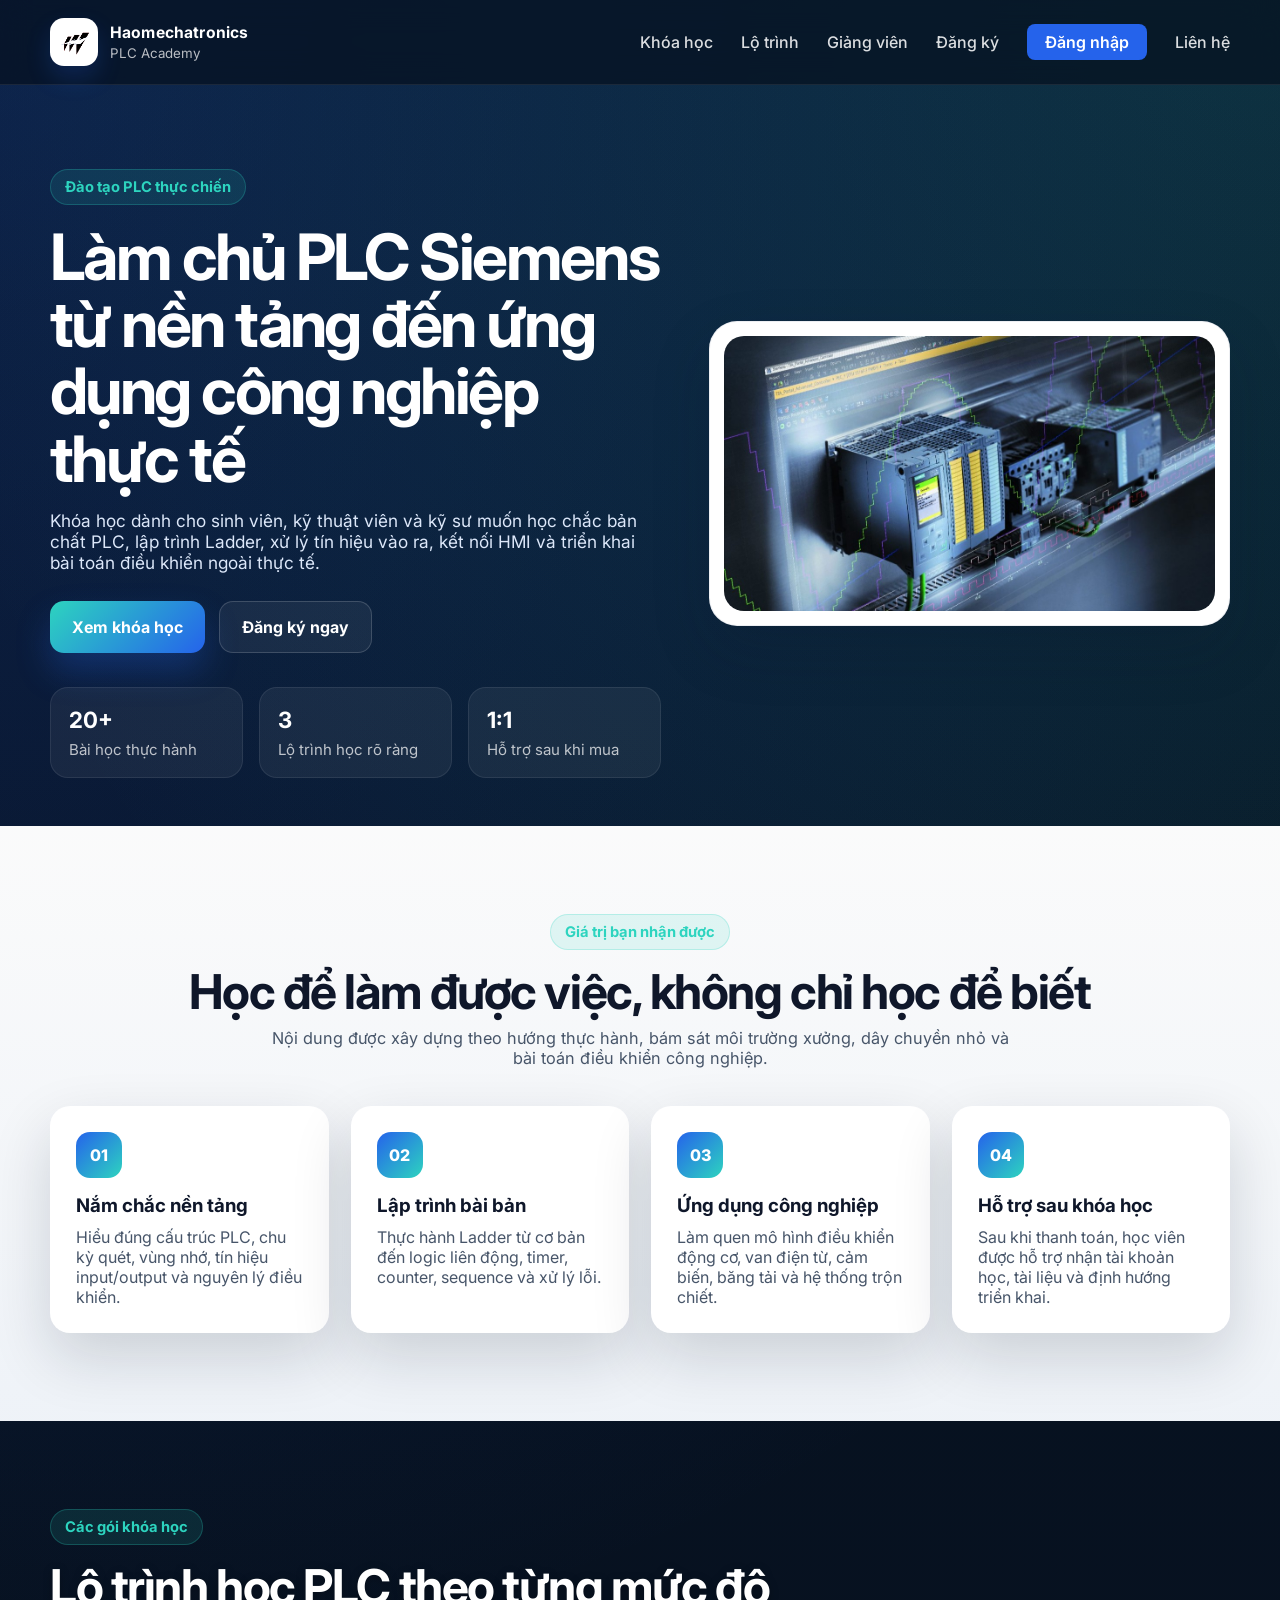
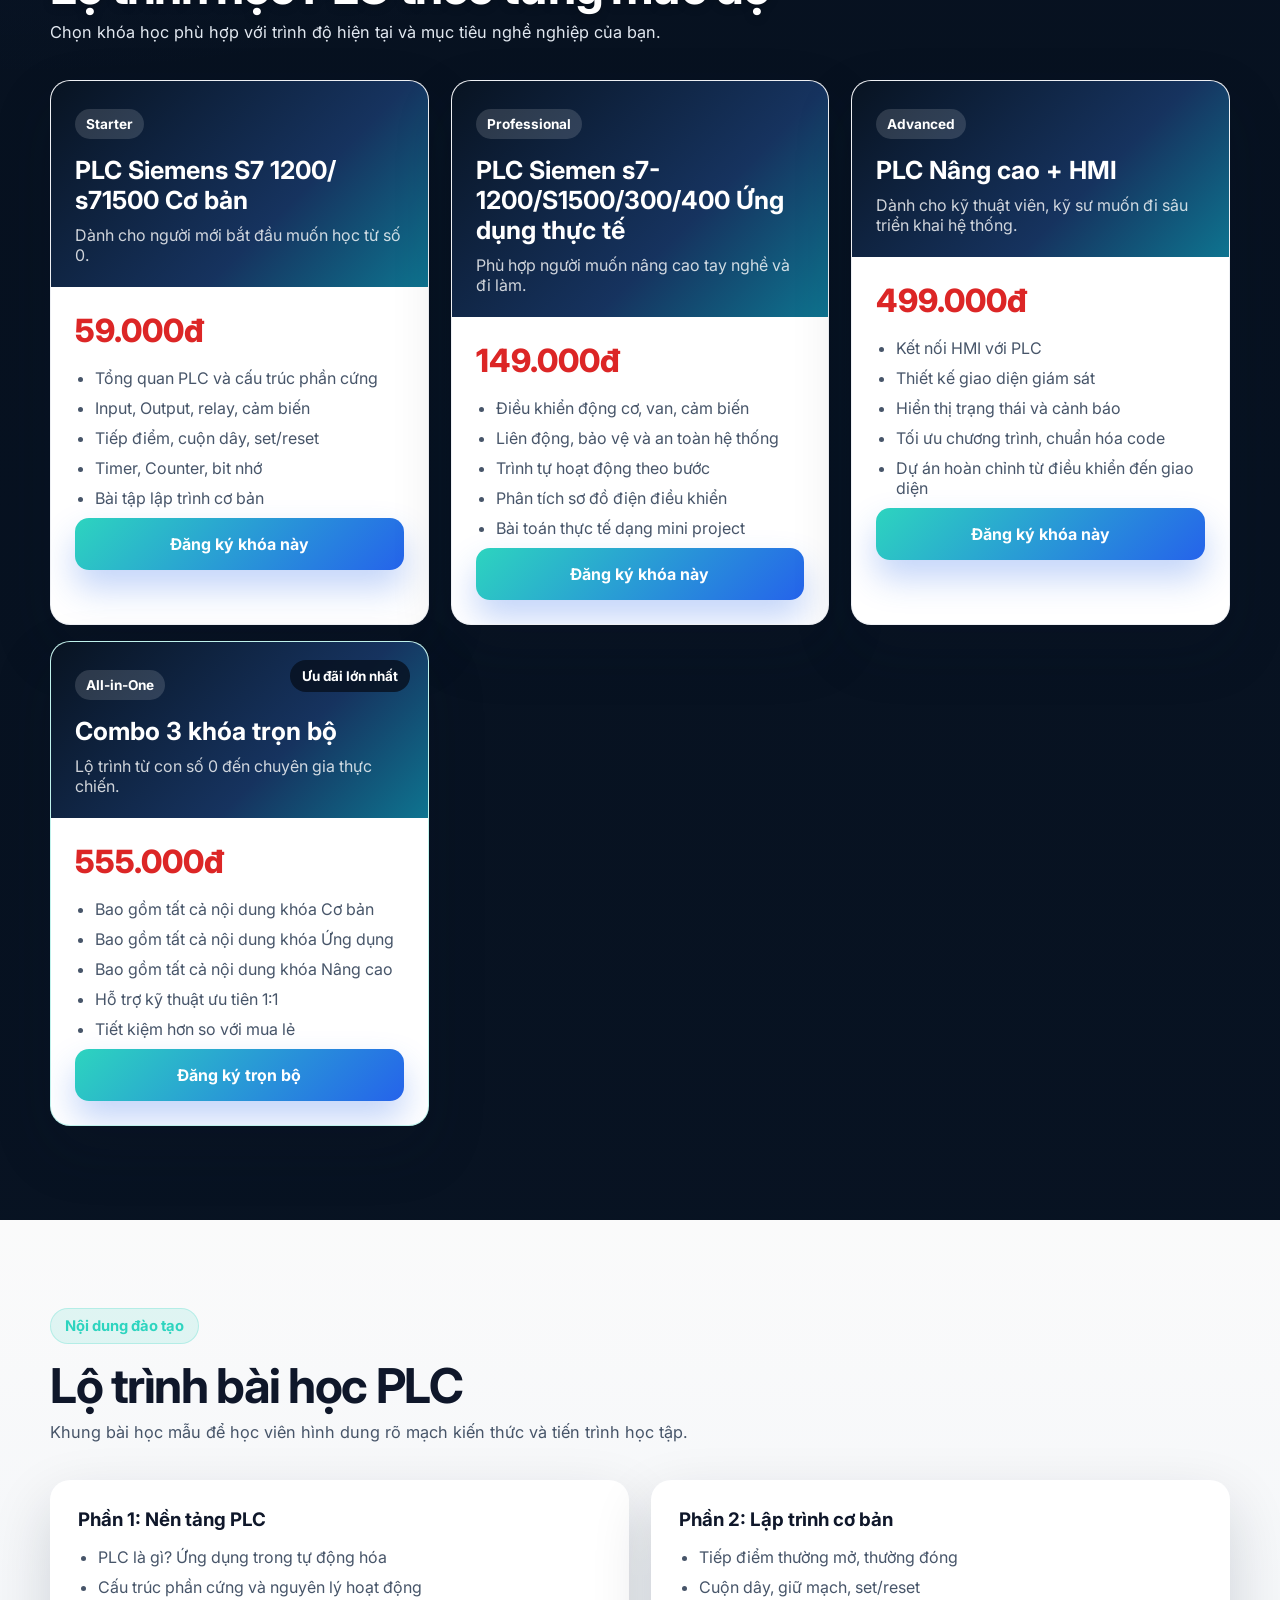
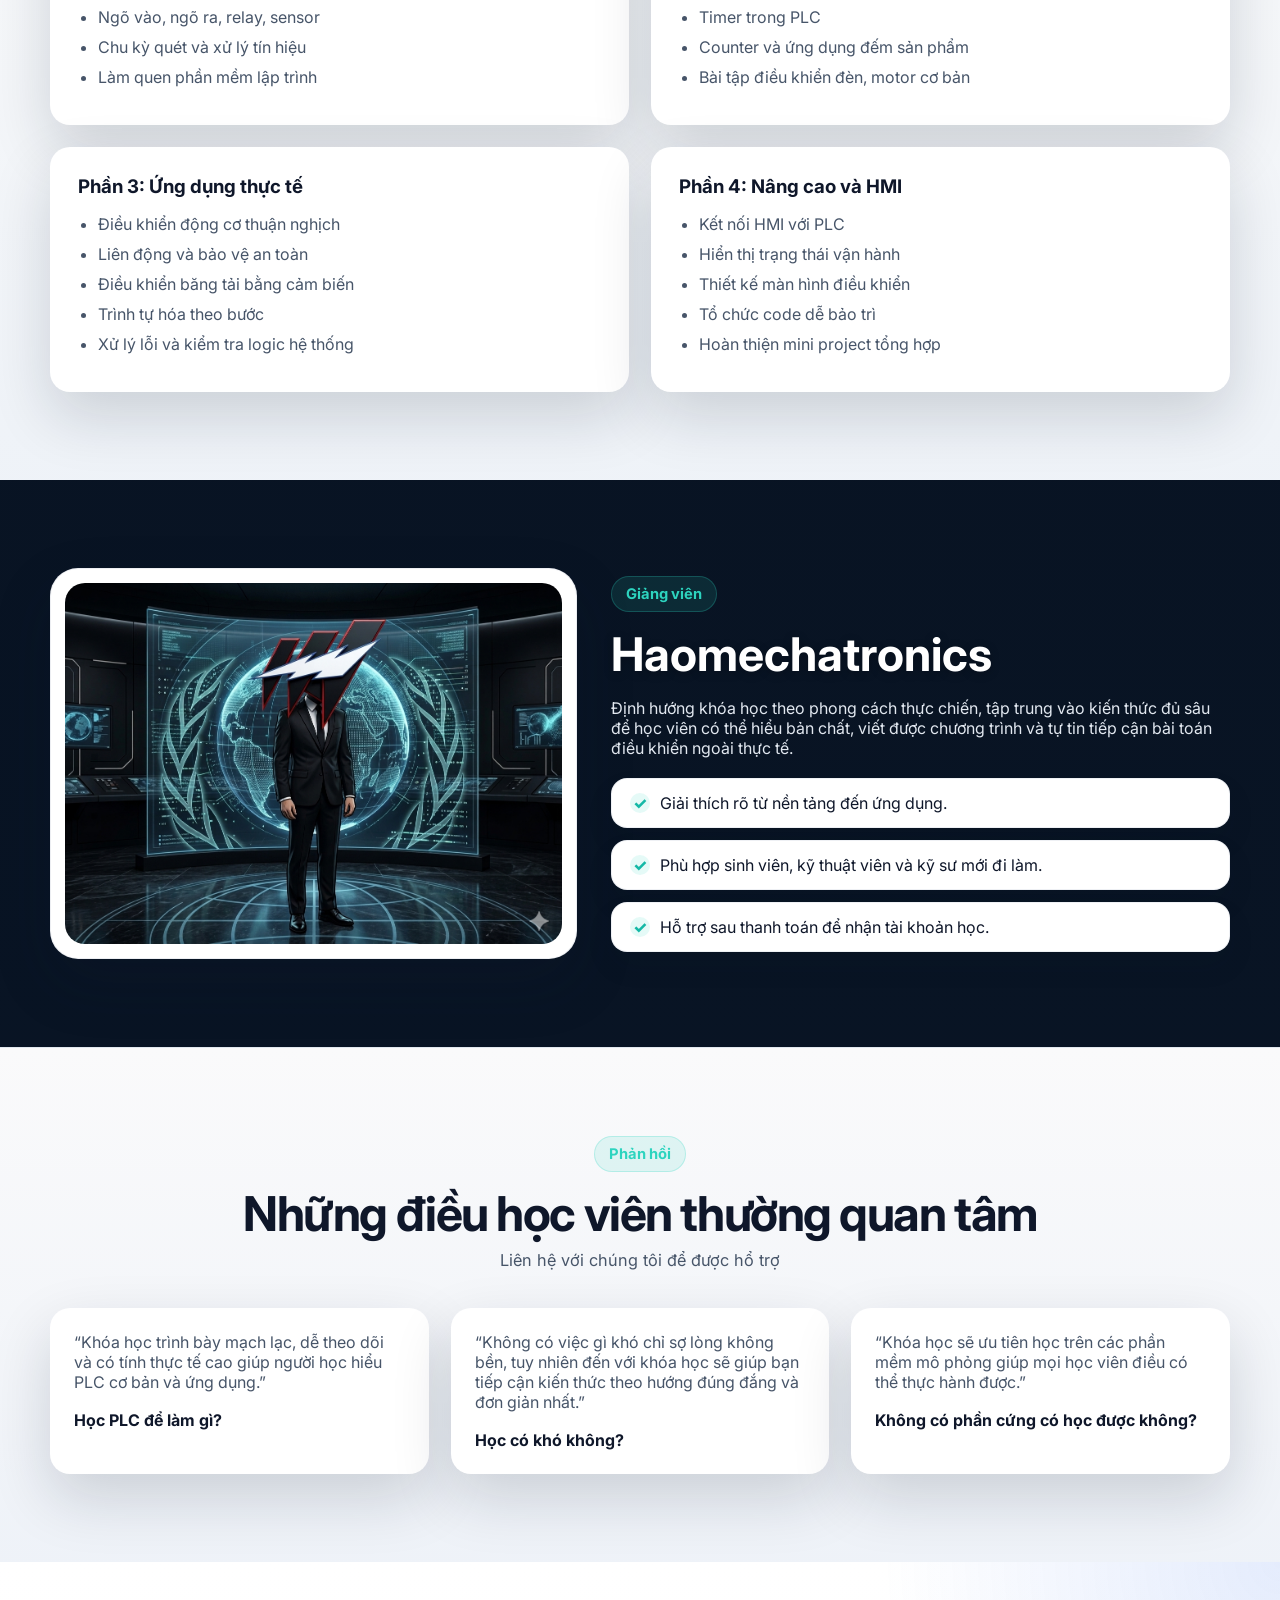
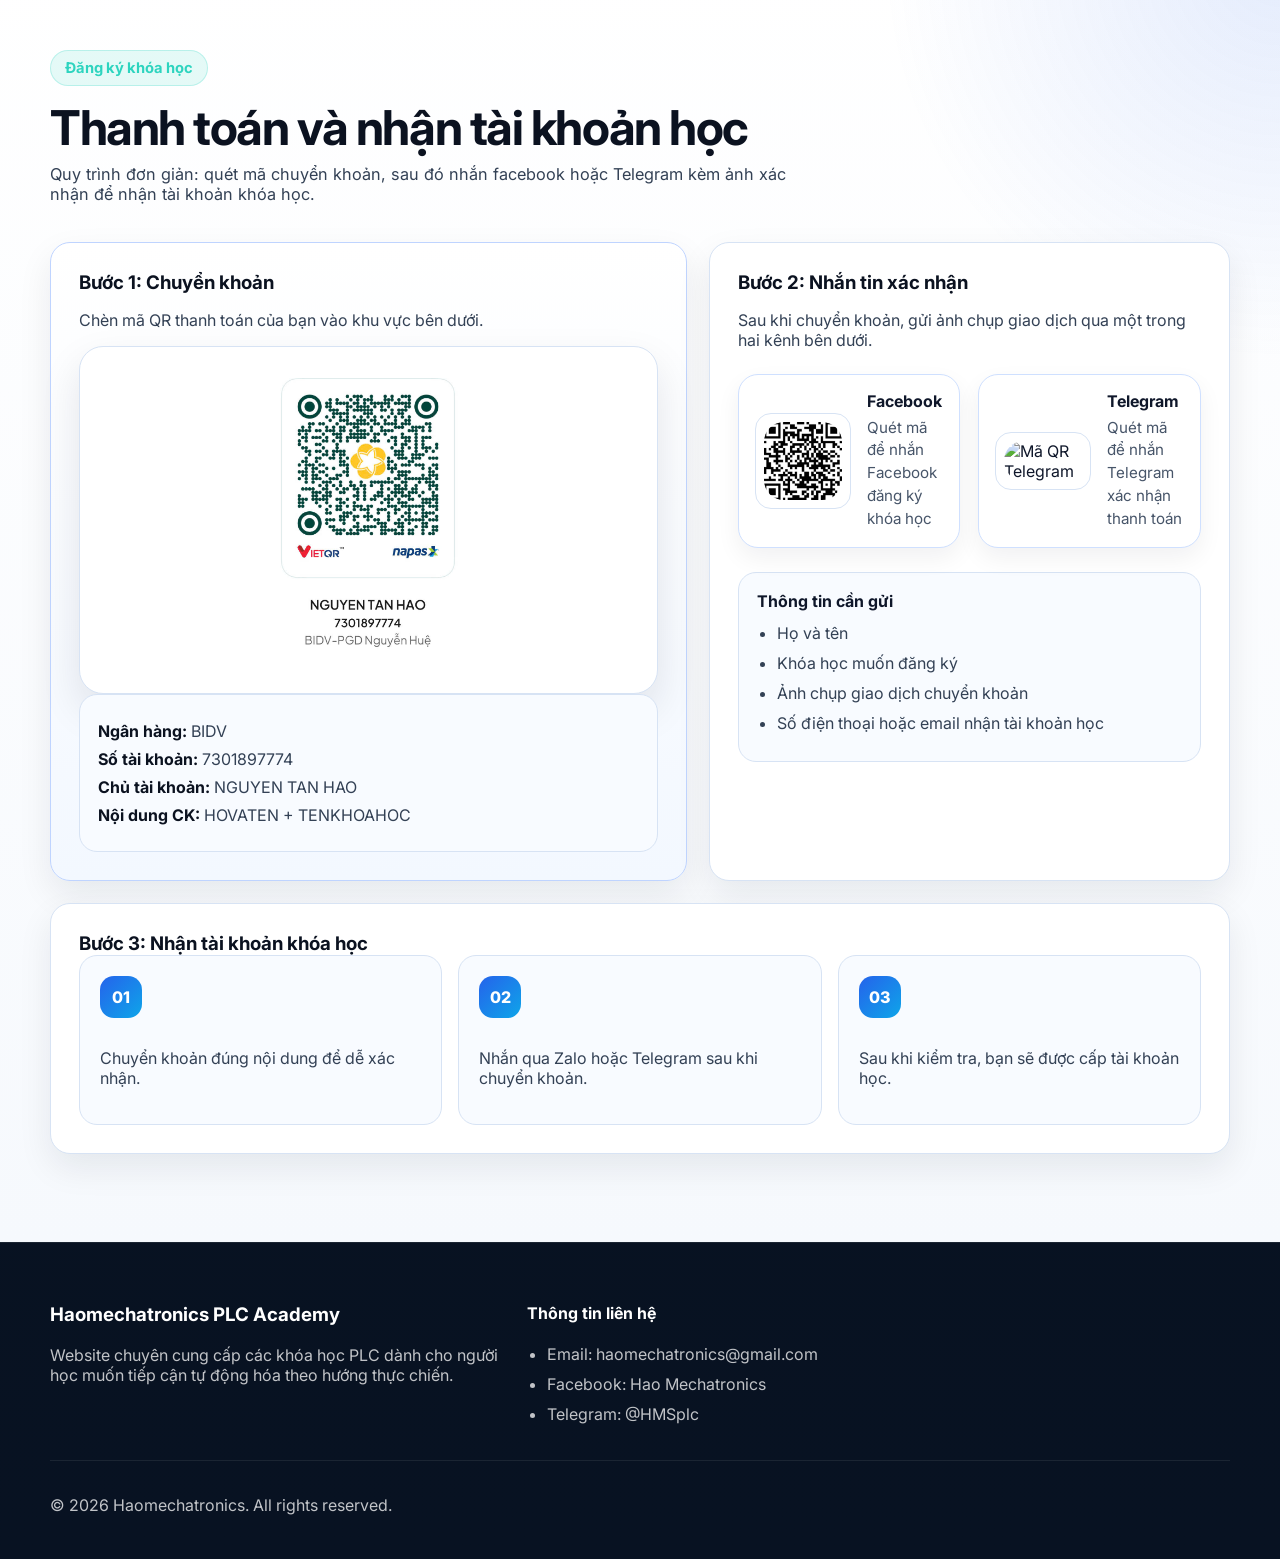
==== commit c142c010: "Update index.html" ====
--- a/index.html
+++ b/index.html
@@ -184,7 +184,7 @@
           <article class="course-card">
             <div class="course-top">
               <span class="course-level">Advanced</span>
-              <h3>PLC Siemens S71200/S7 1500 Nâng cao + HMI</h3>
+              <h3>PLC Nâng cao + HMI</h3>
               <p>Dành cho kỹ thuật viên, kỹ sư muốn đi sâu triển khai hệ thống.</p>
             </div>
             <div class="course-body">
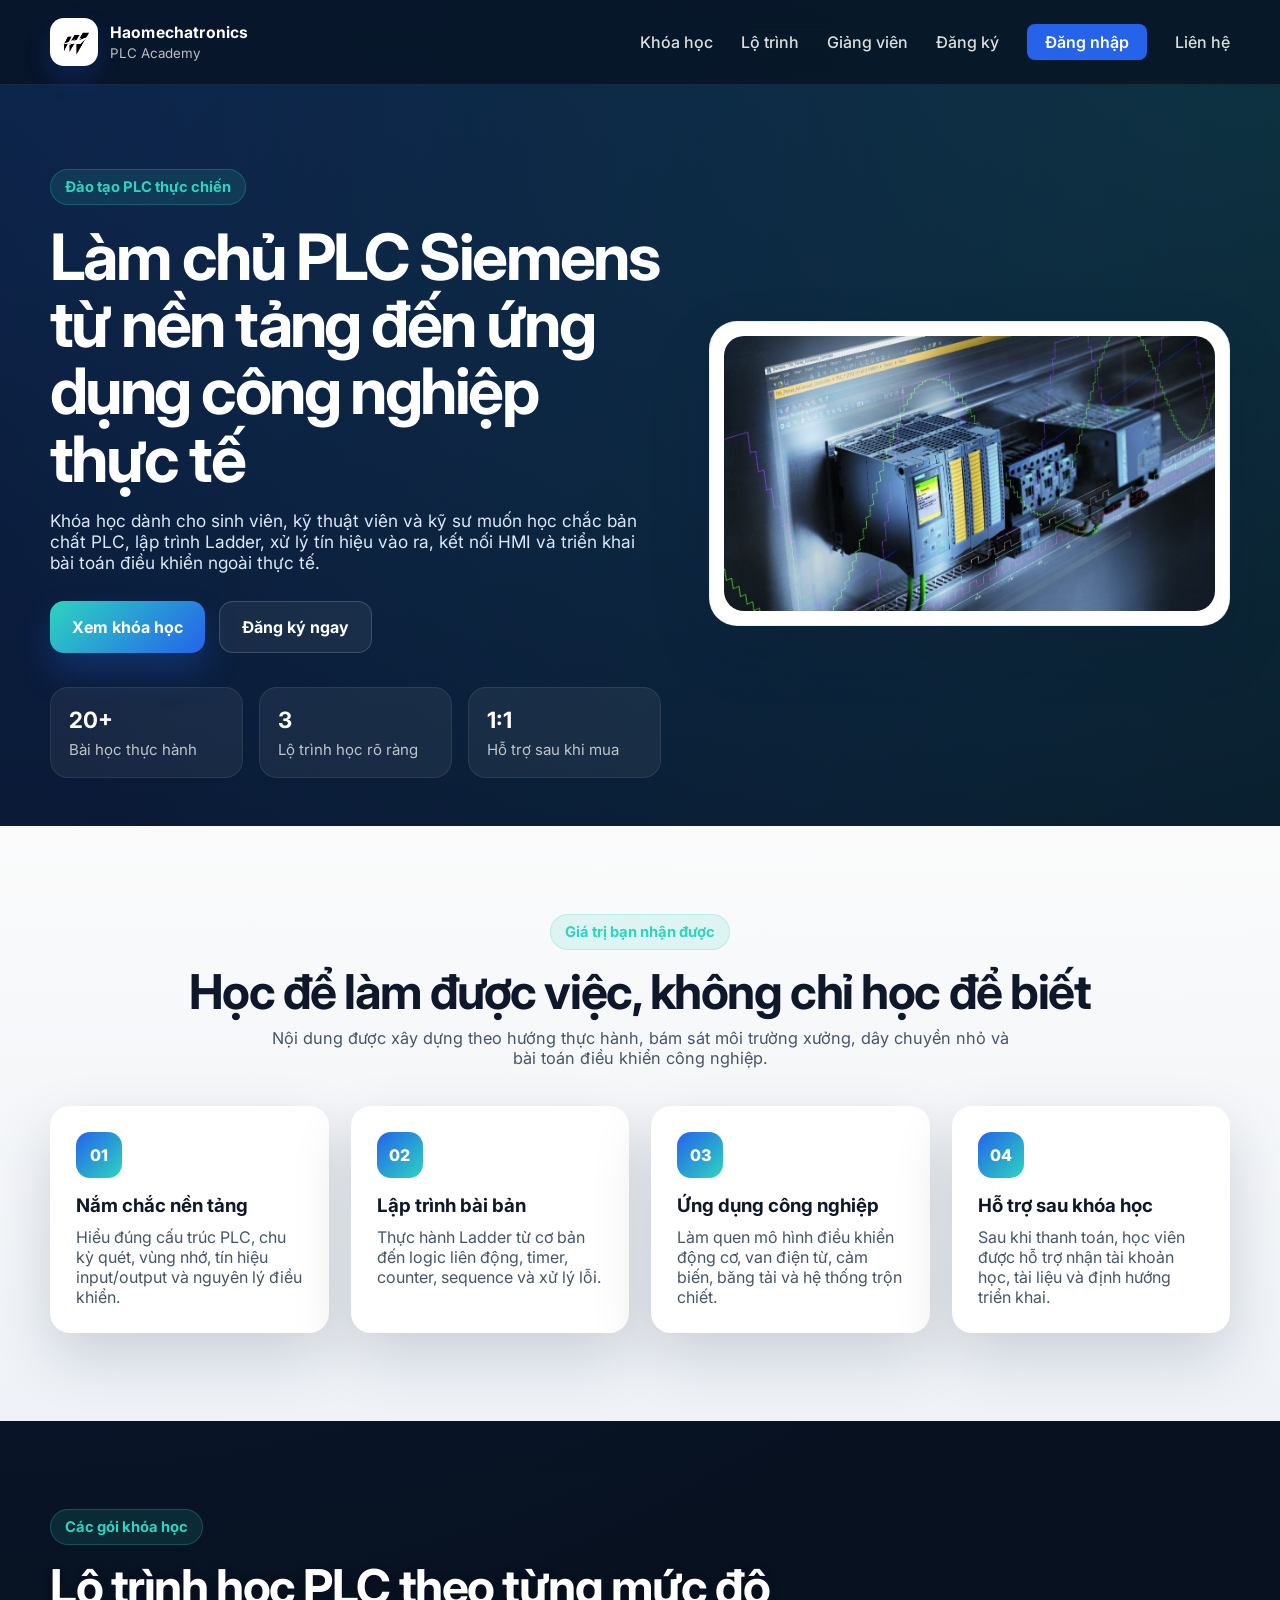
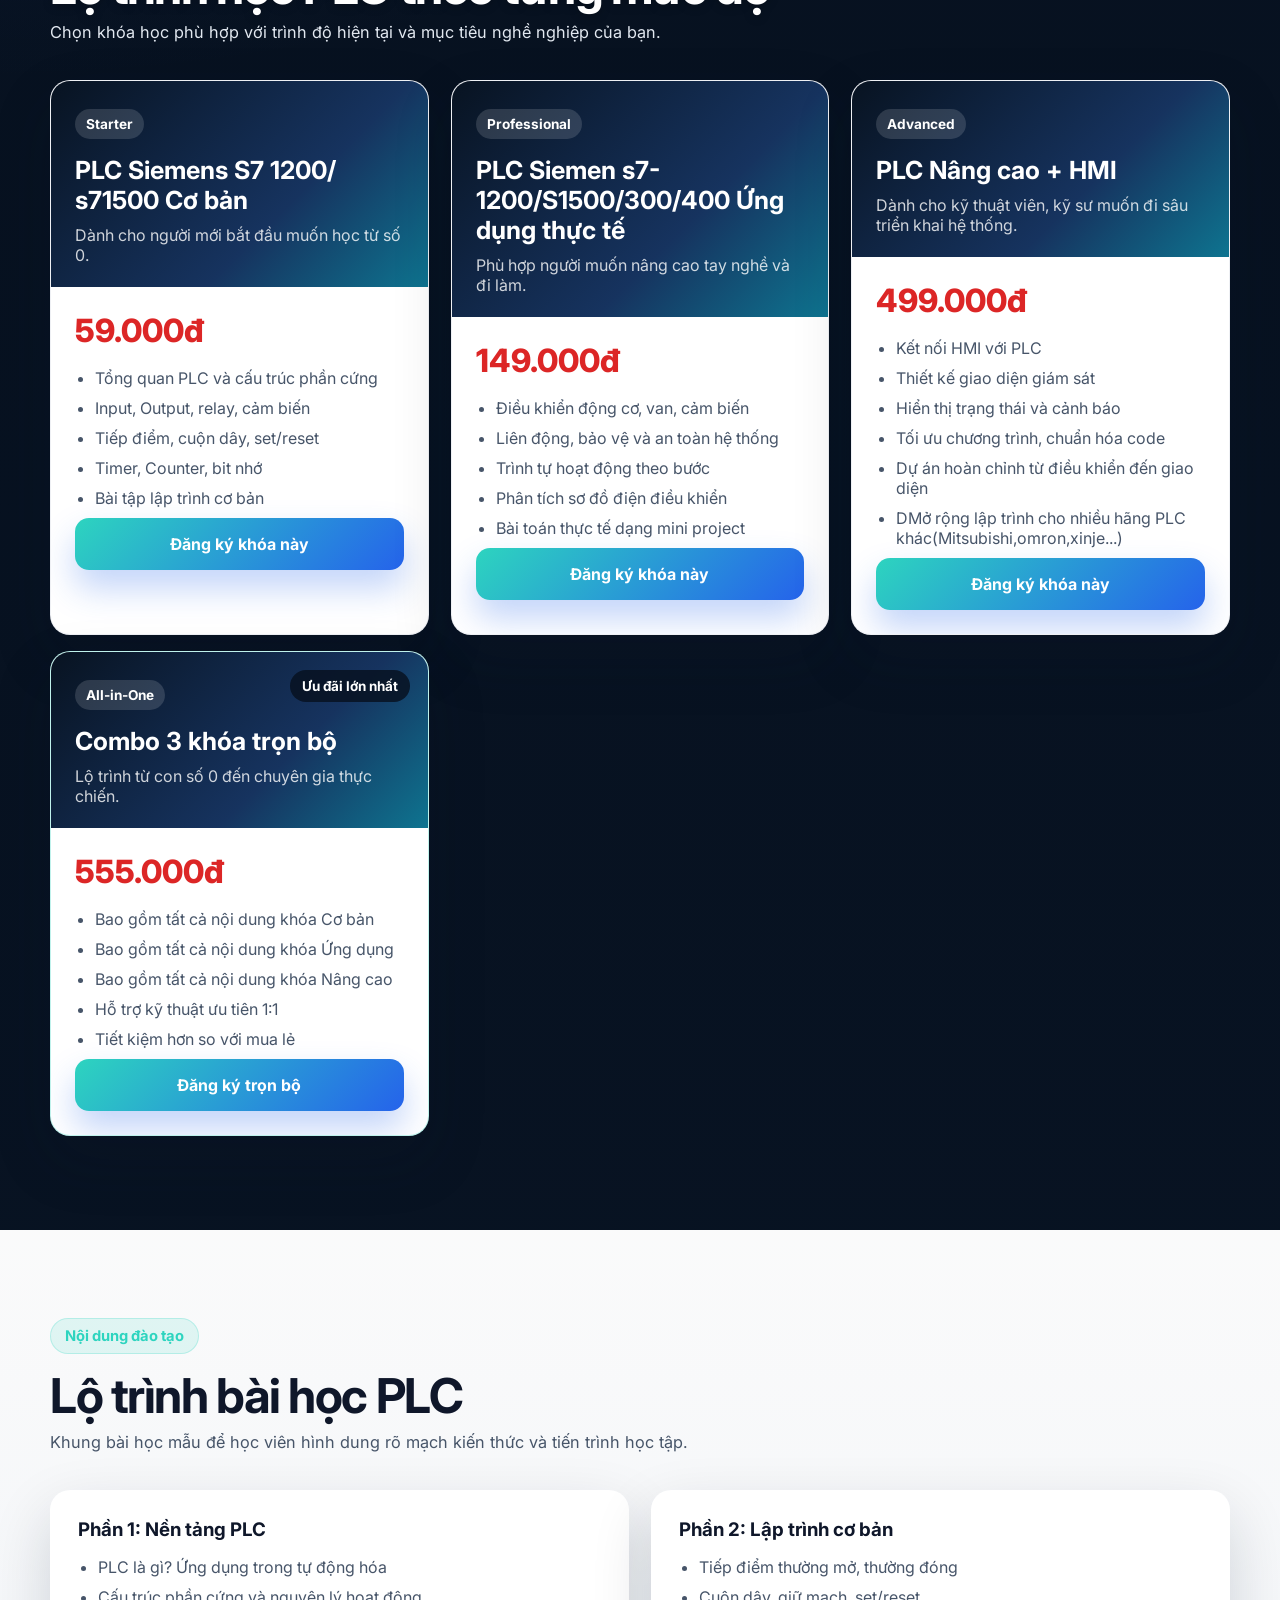
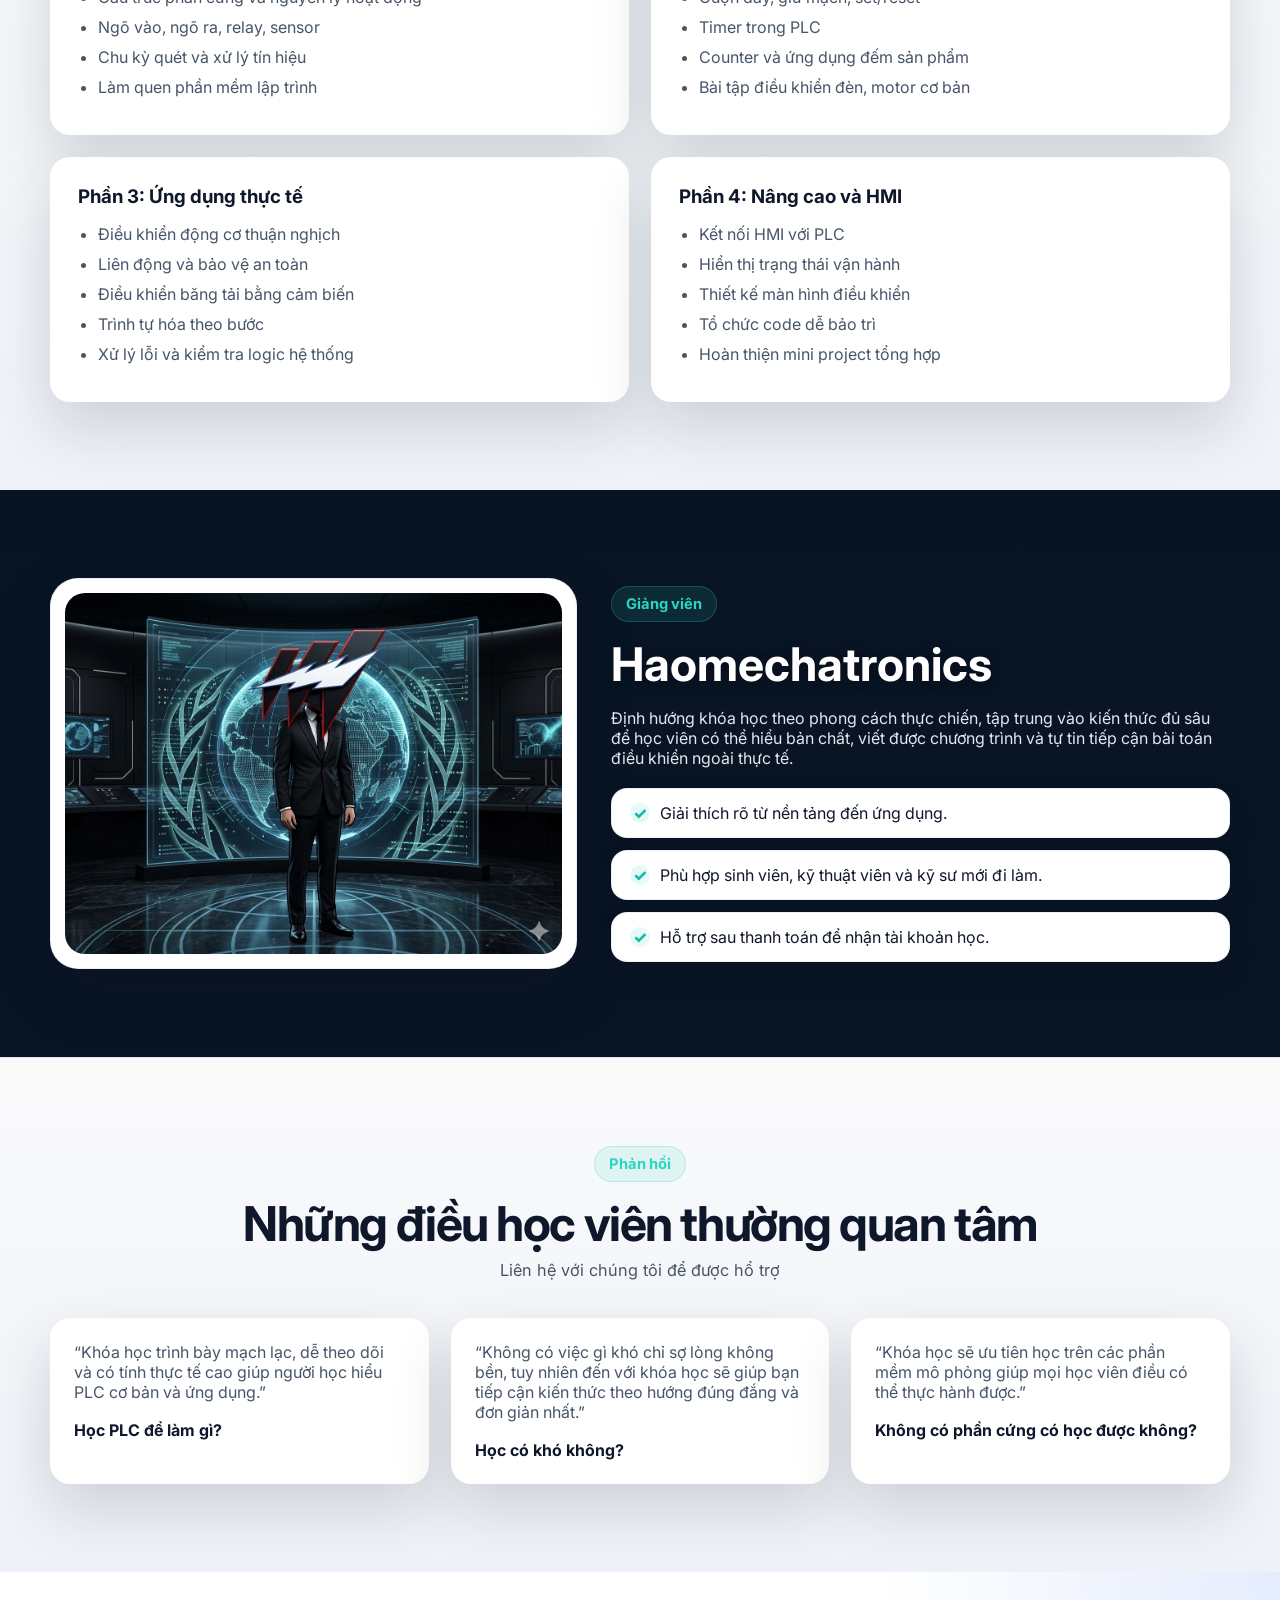
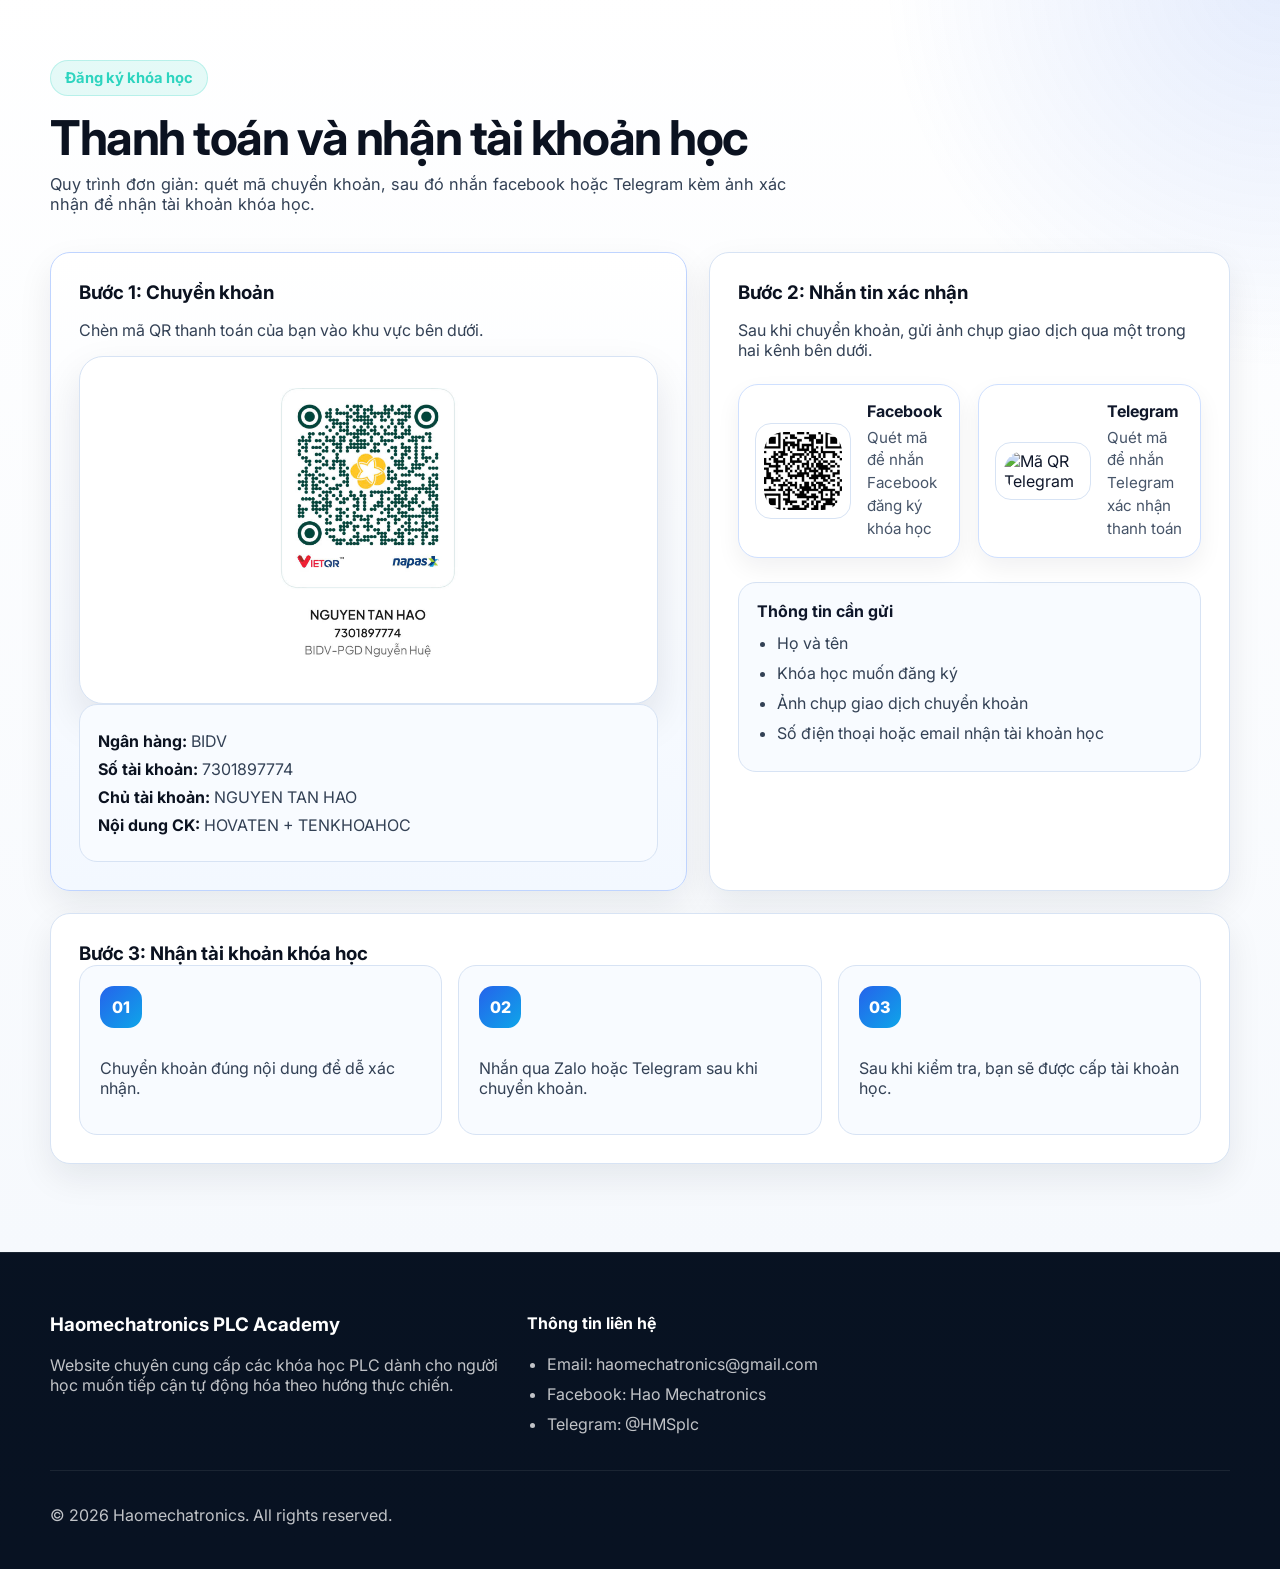
==== commit 397518ac: "Update index.html" ====
--- a/index.html
+++ b/index.html
@@ -195,6 +195,7 @@
                 <li>Hiển thị trạng thái và cảnh báo</li>
                 <li>Tối ưu chương trình, chuẩn hóa code</li>
                 <li>Dự án hoàn chỉnh từ điều khiển đến giao diện</li>
+                <li>DMở rộng lập trình cho nhiều hãng PLC khác(Mitsubishi,omron,xinje...)</li>
               </ul>
               <a class="btn btn-block btn-primary" href="#payment">Đăng ký khóa này</a>
             </div>
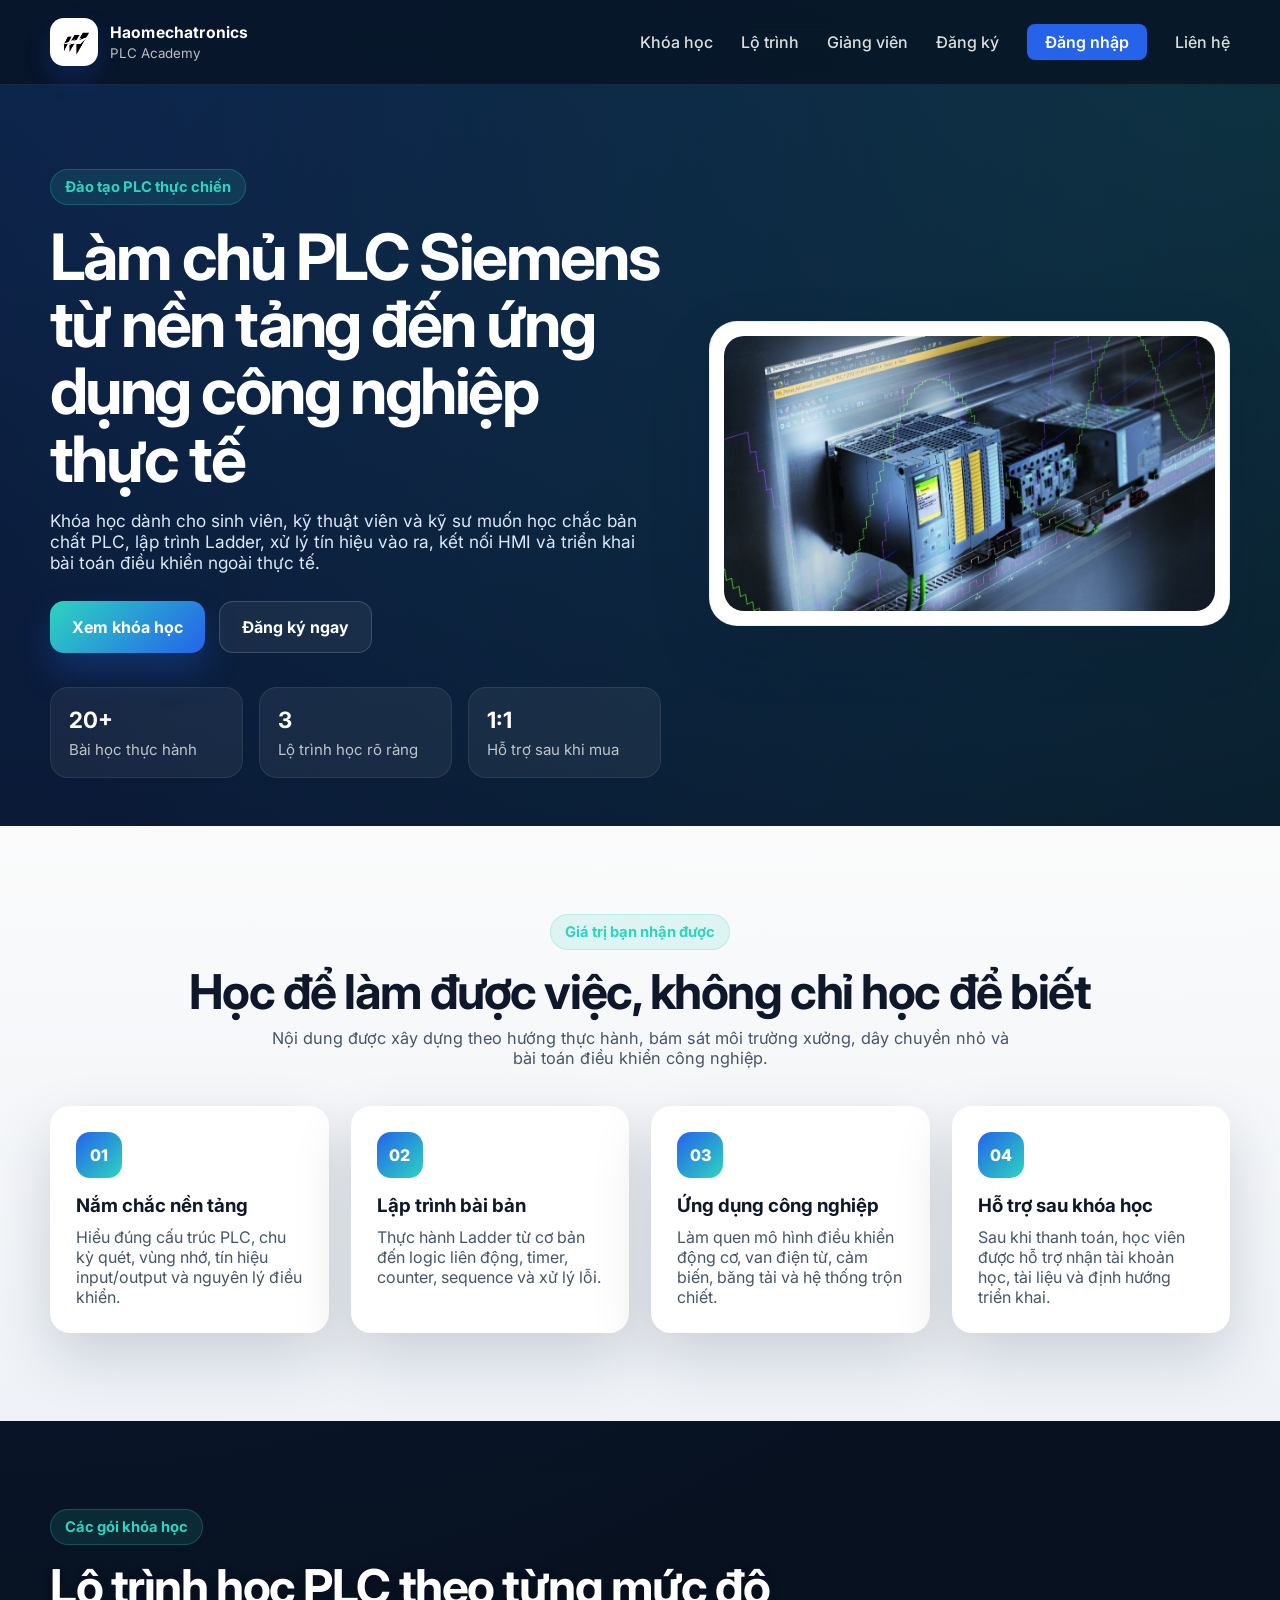
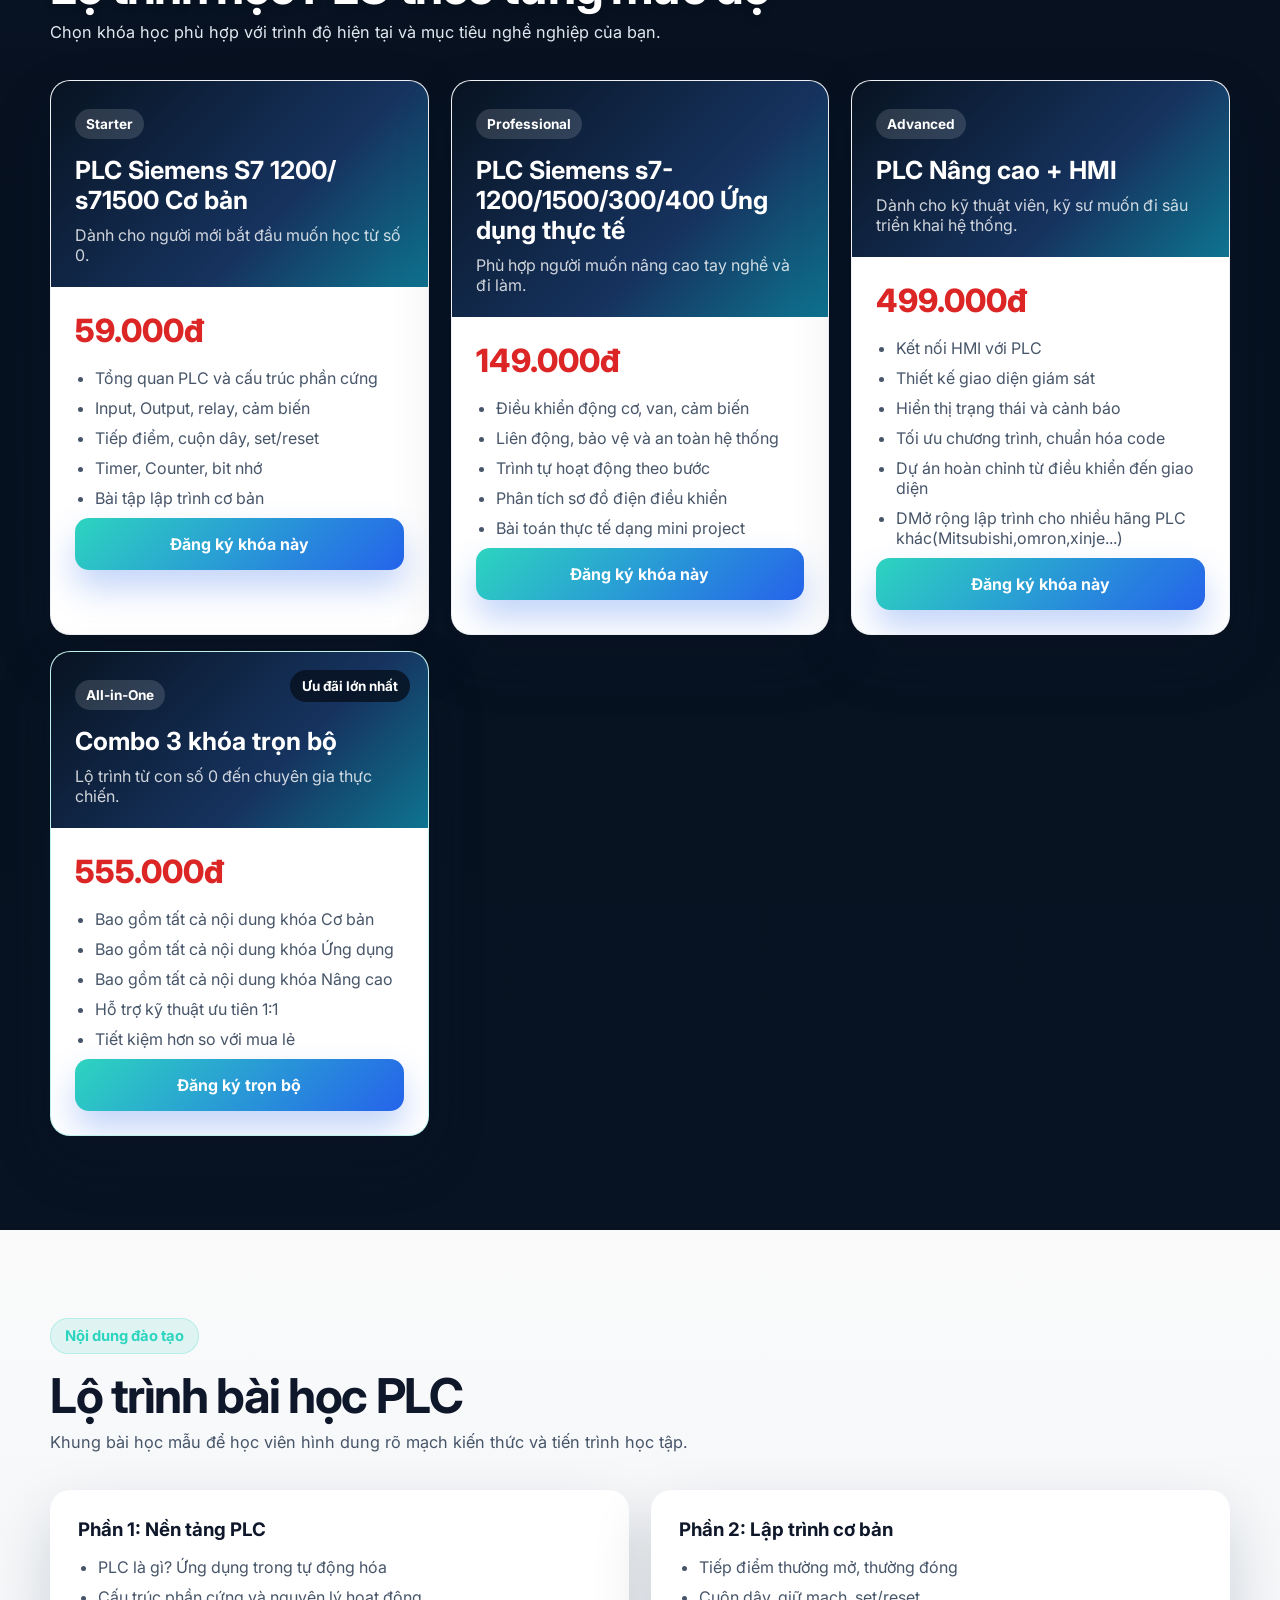
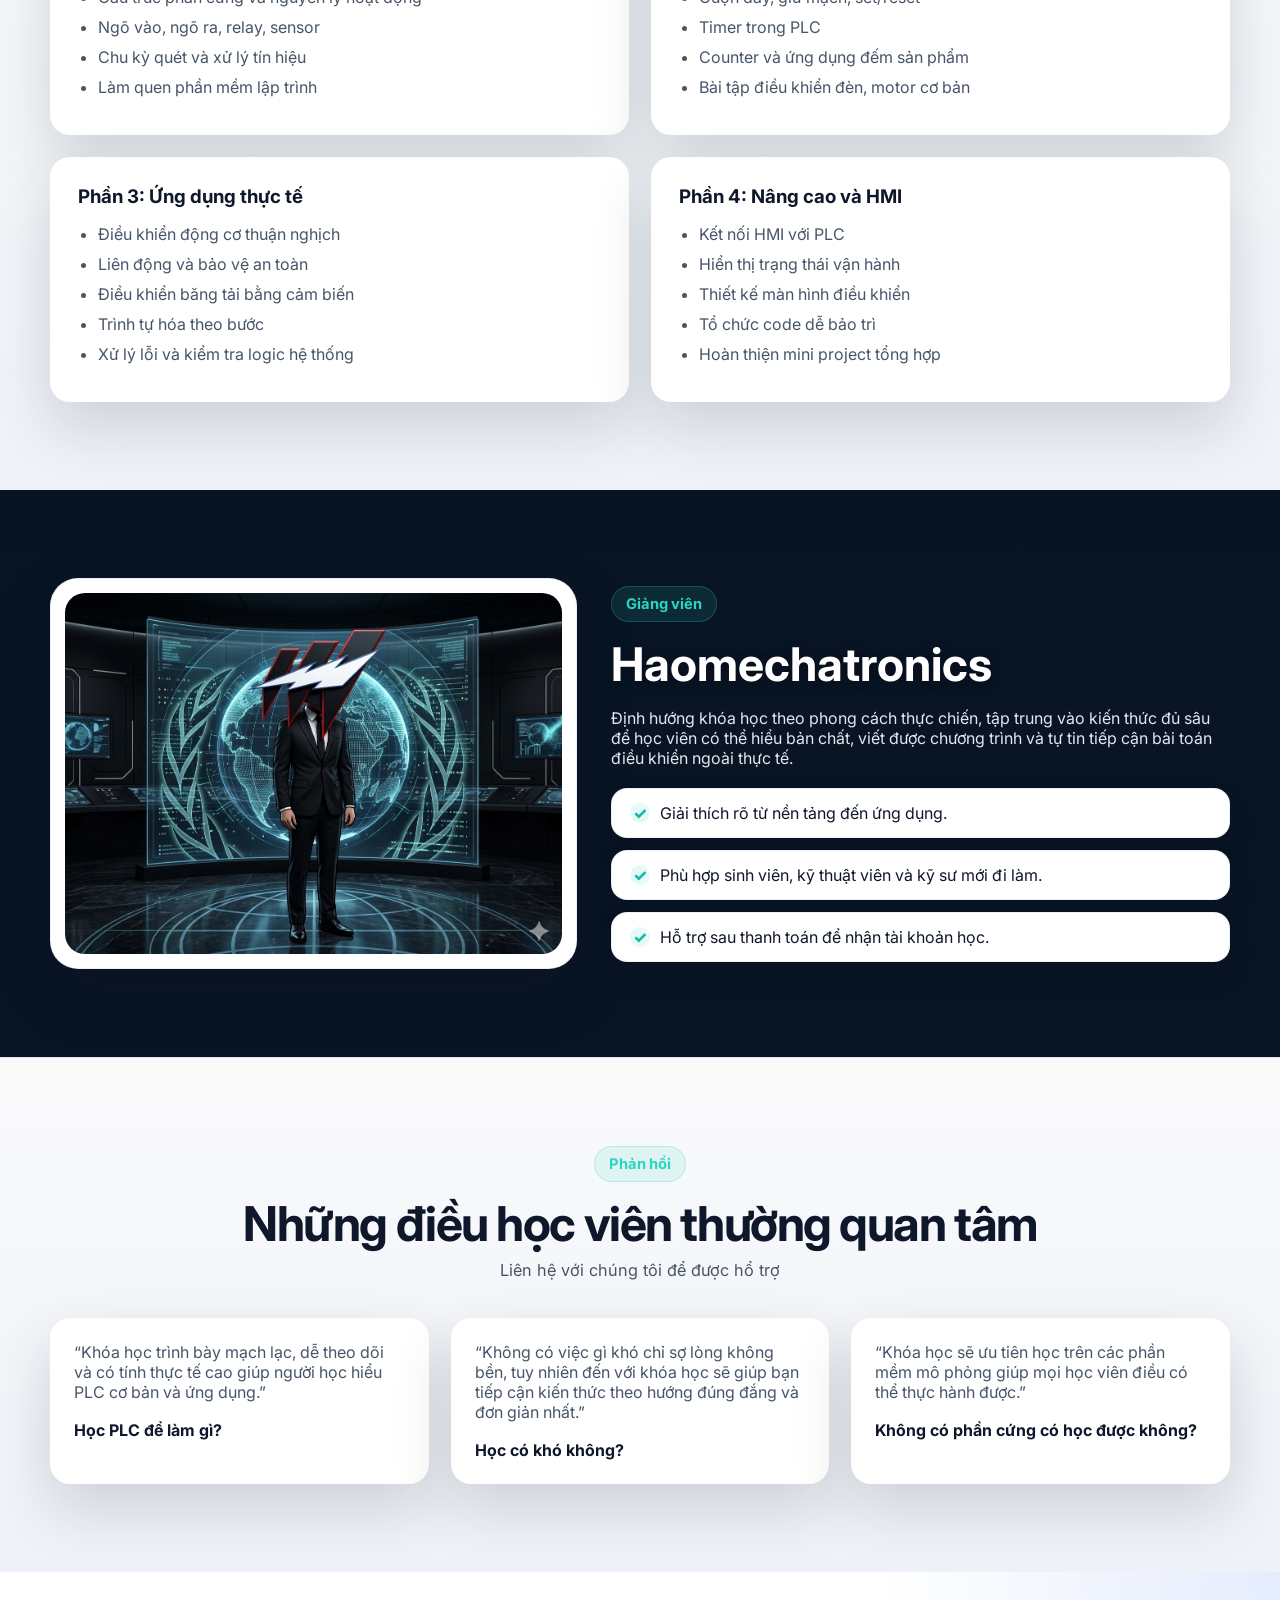
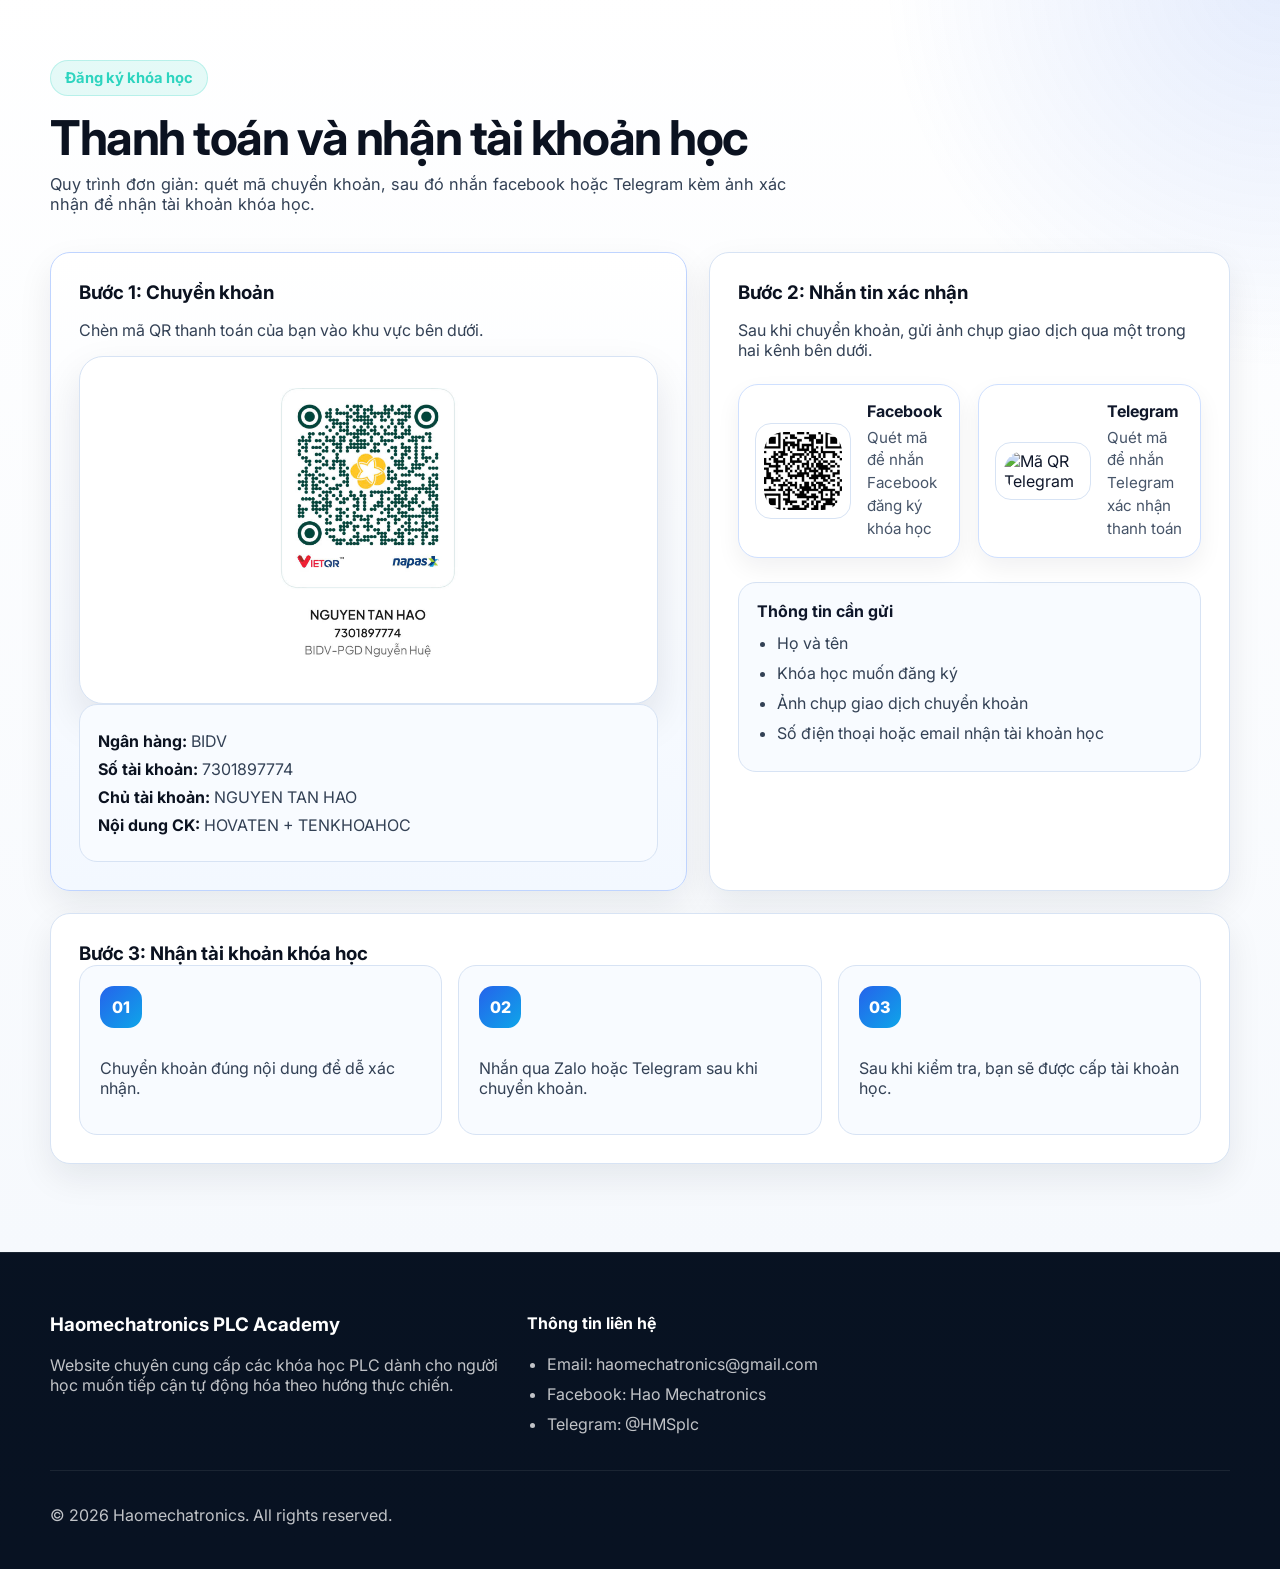
==== commit 68a38365: "Update index.html" ====
--- a/index.html
+++ b/index.html
@@ -165,7 +165,7 @@
           <article class="course-card">
             <div class="course-top">
               <span class="course-level">Professional</span>
-              <h3>PLC Siemen s7-1200/S1500/300/400 Ứng dụng thực tế</h3>
+              <h3>PLC Siemens  s7-1200/1500/300/400 Ứng dụng thực tế</h3>
               <p>Phù hợp người muốn nâng cao tay nghề và đi làm.</p>
             </div>
             <div class="course-body">
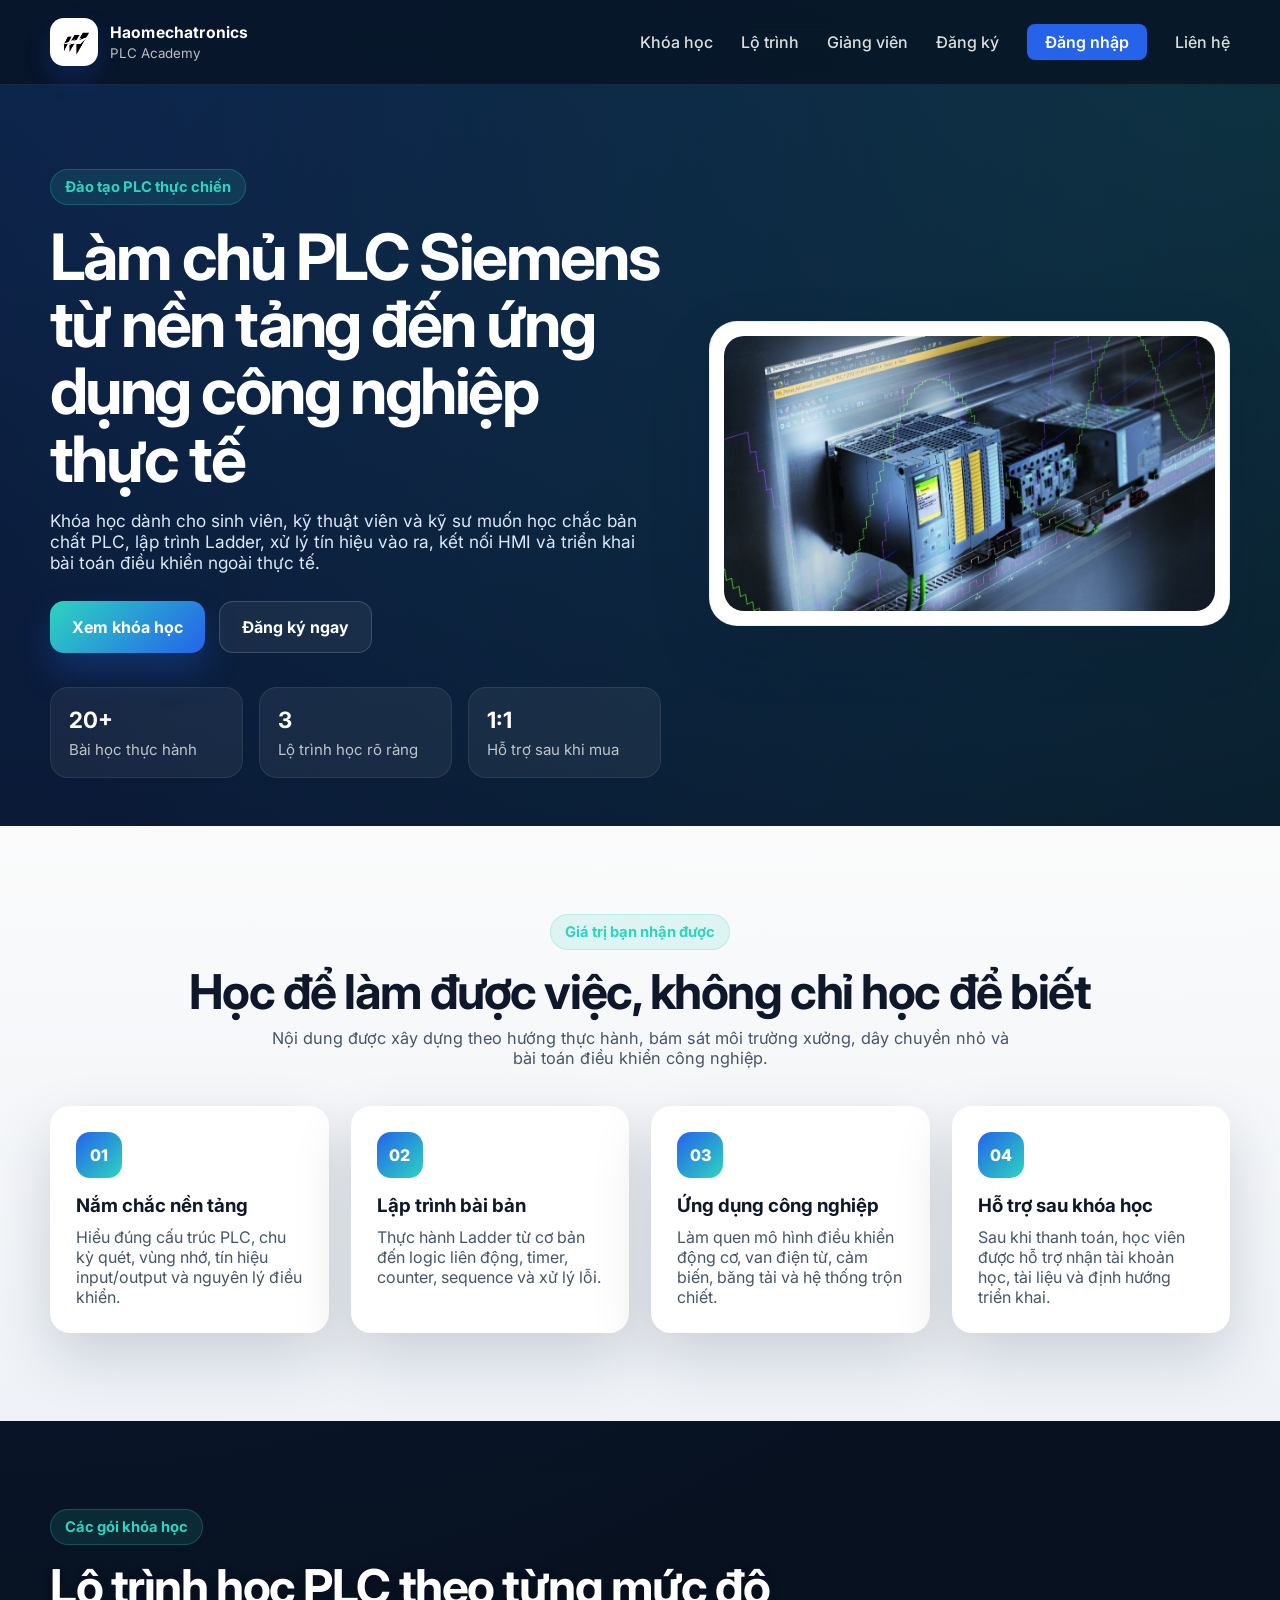
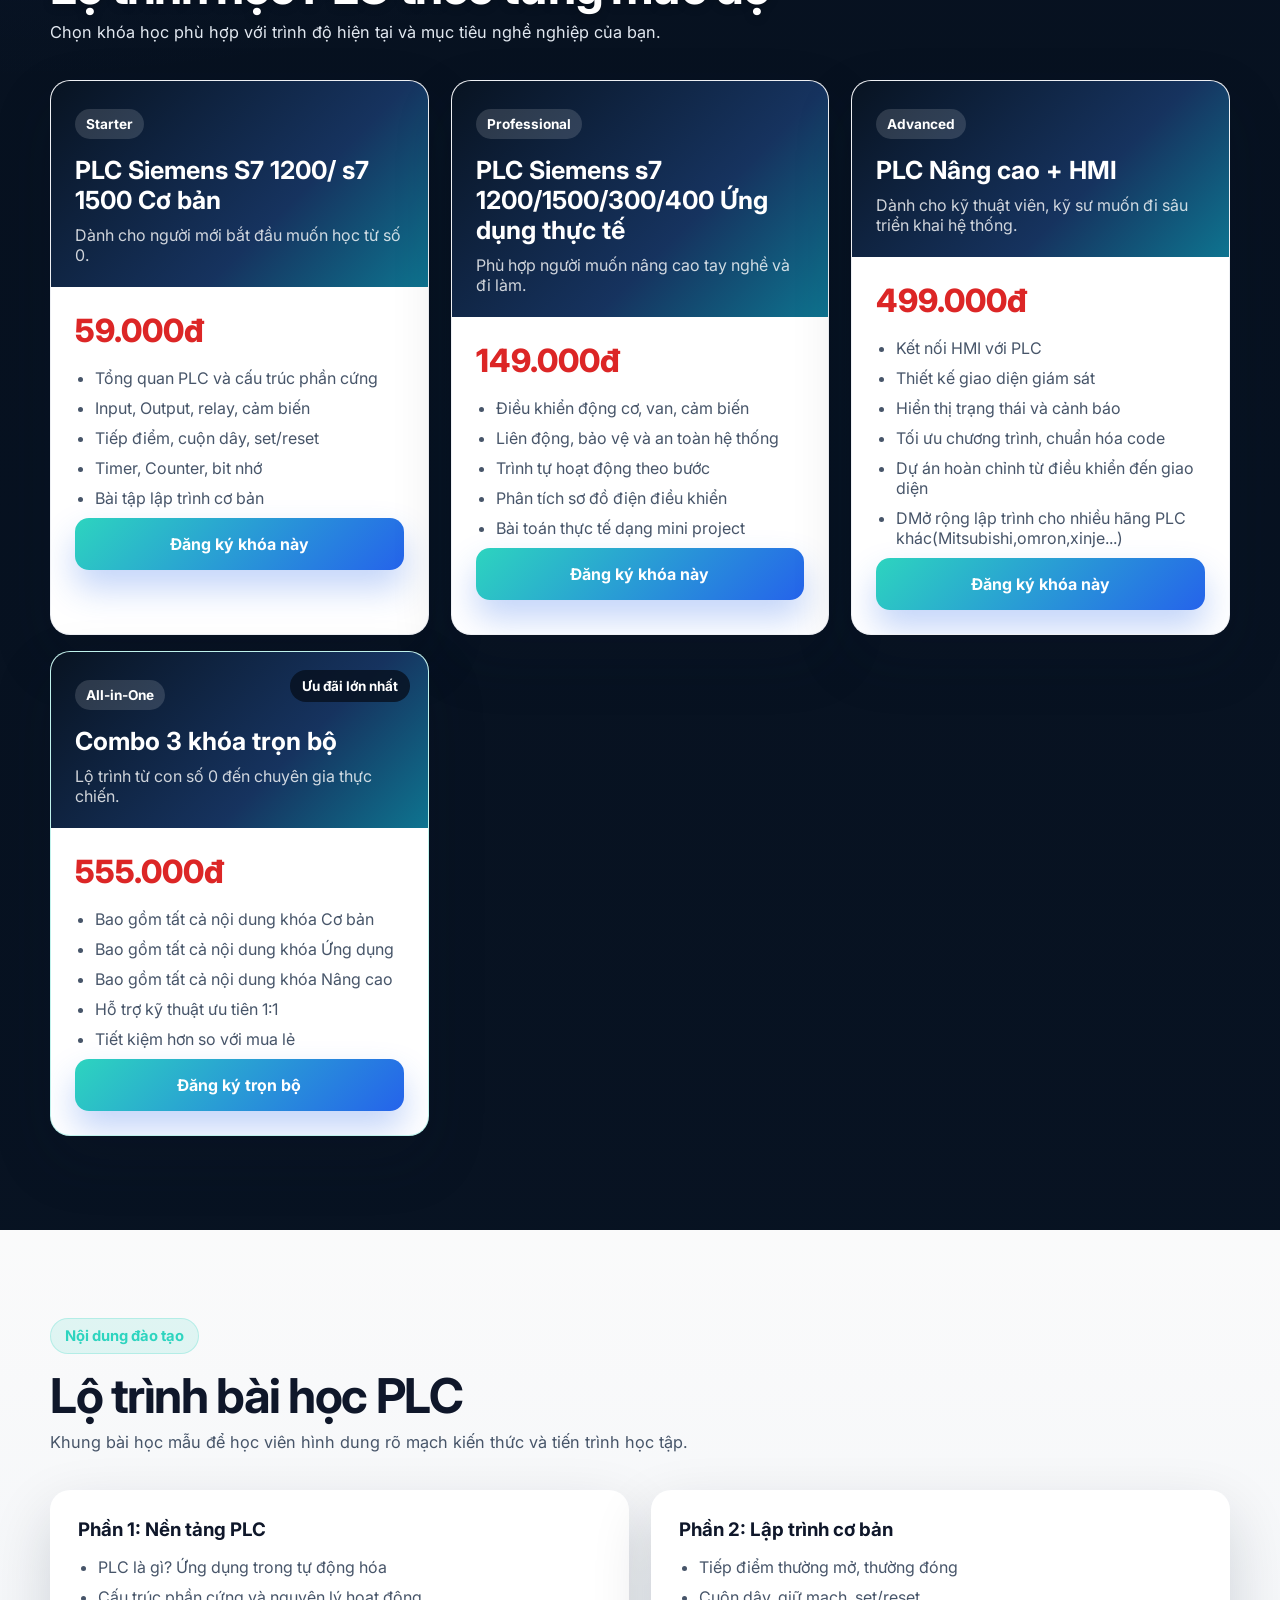
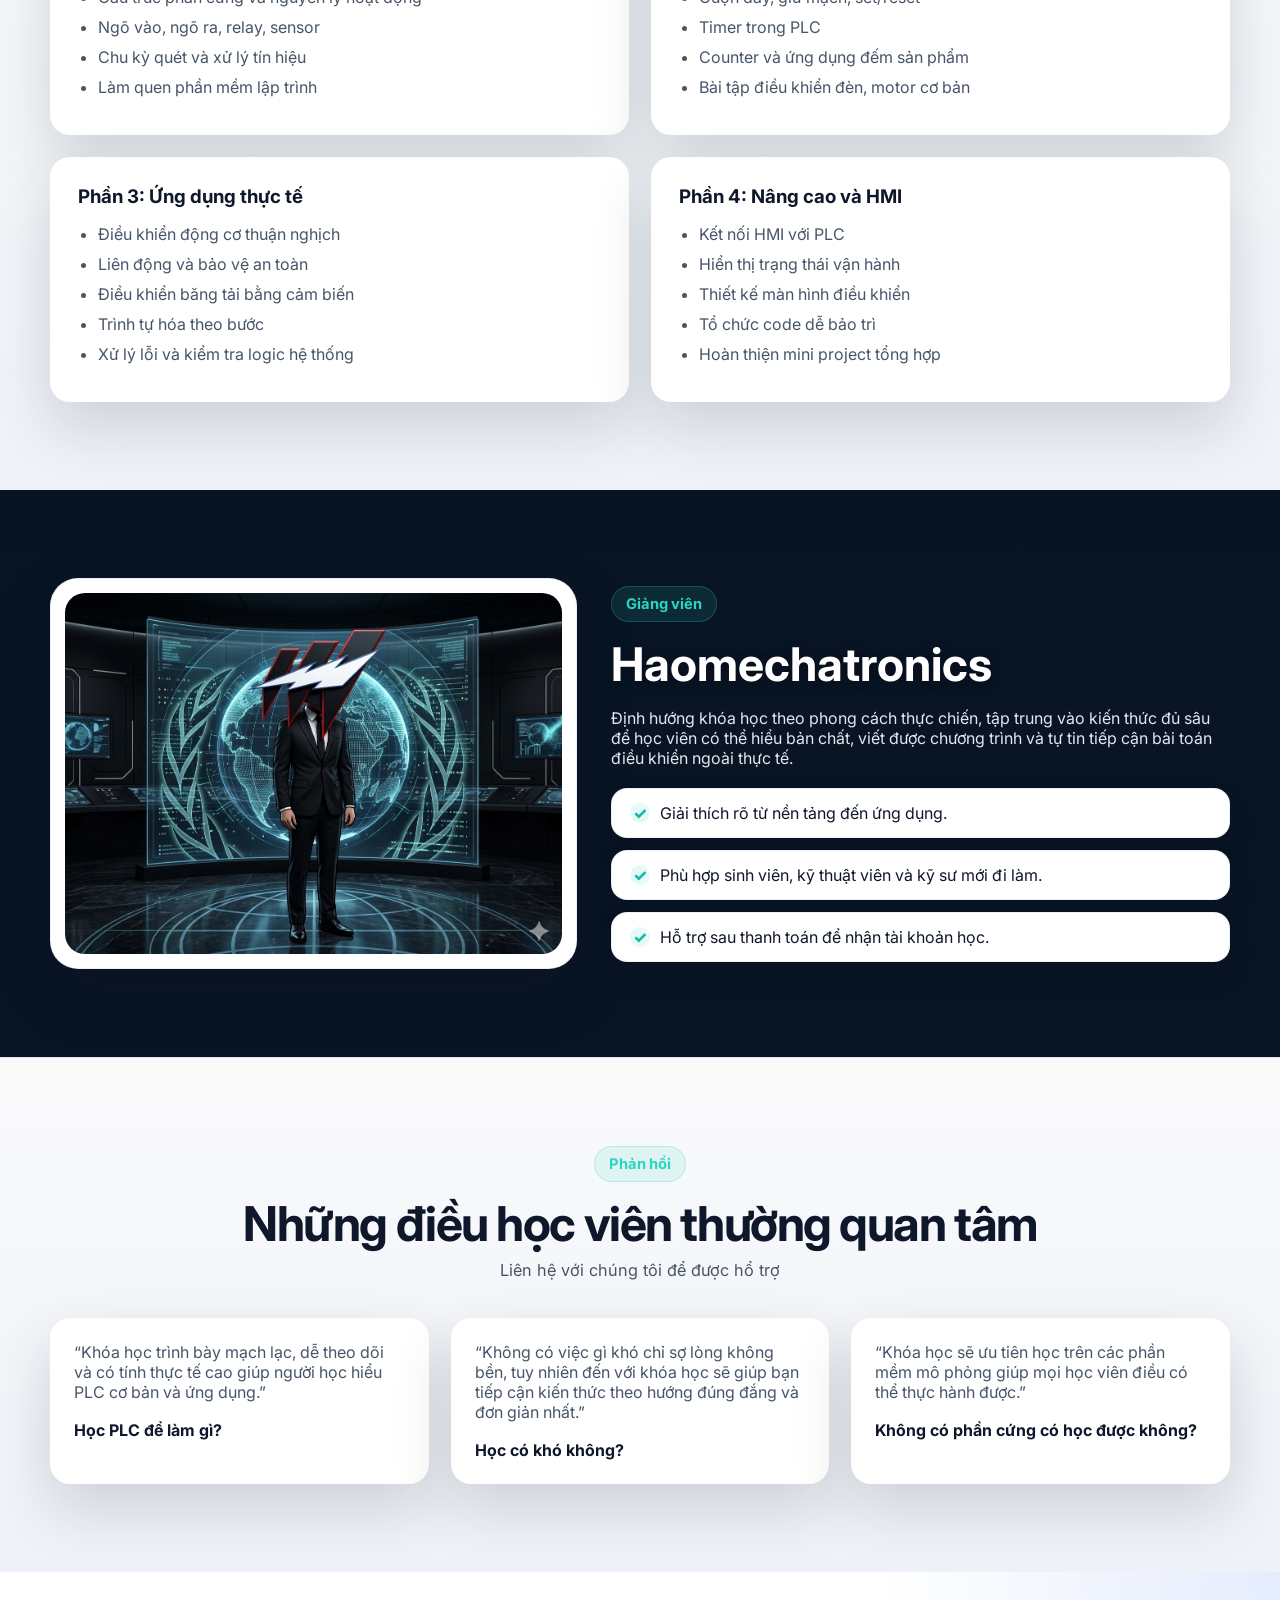
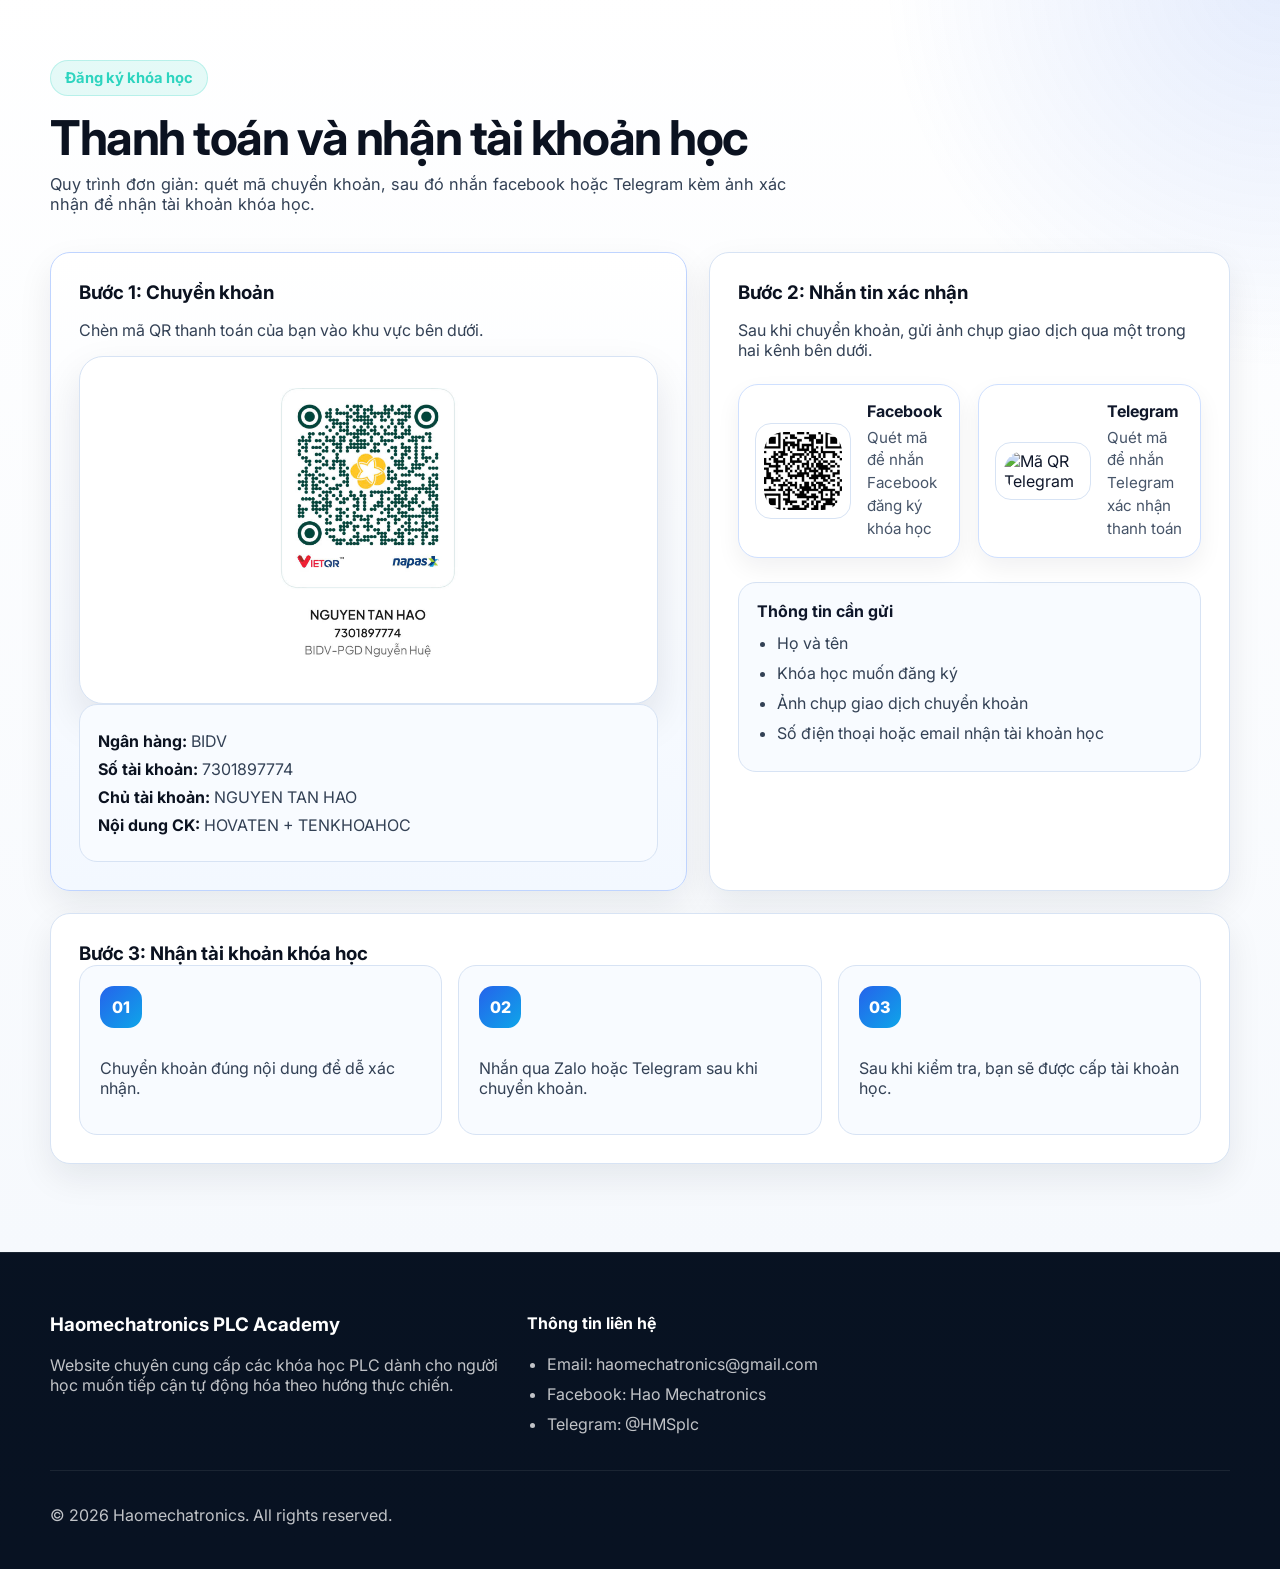
==== commit 2b4228cd: "Update index.html" ====
--- a/index.html
+++ b/index.html
@@ -146,7 +146,7 @@
           <article class="course-card">
             <div class="course-top">
               <span class="course-level">Starter</span>
-              <h3>PLC Siemens S7 1200/ s71500 Cơ bản</h3>
+              <h3>PLC Siemens S7 1200/ s7 1500 Cơ bản</h3>
               <p>Dành cho người mới bắt đầu muốn học từ số 0.</p>
             </div>
             <div class="course-body">
@@ -165,7 +165,7 @@
           <article class="course-card">
             <div class="course-top">
               <span class="course-level">Professional</span>
-              <h3>PLC Siemens  s7-1200/1500/300/400 Ứng dụng thực tế</h3>
+              <h3>PLC Siemens  s7 1200/1500/300/400 Ứng dụng thực tế</h3>
               <p>Phù hợp người muốn nâng cao tay nghề và đi làm.</p>
             </div>
             <div class="course-body">
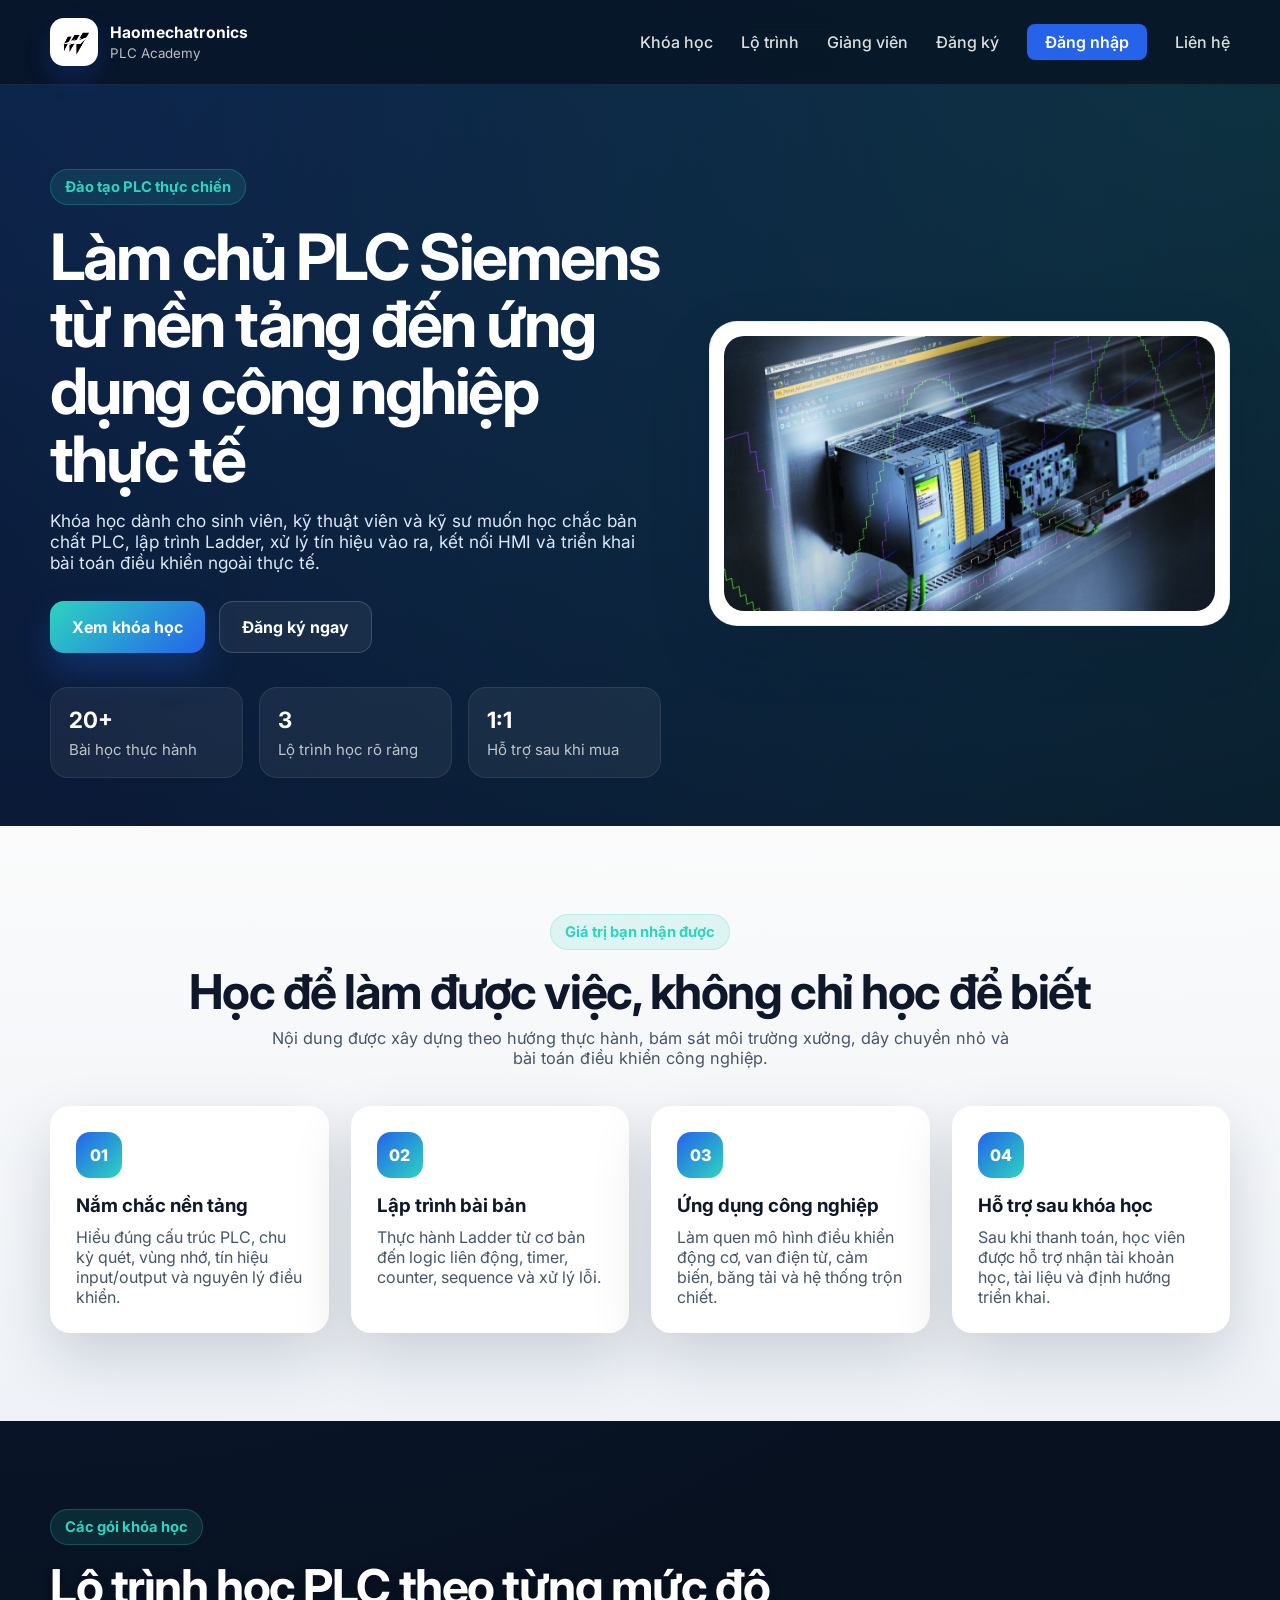
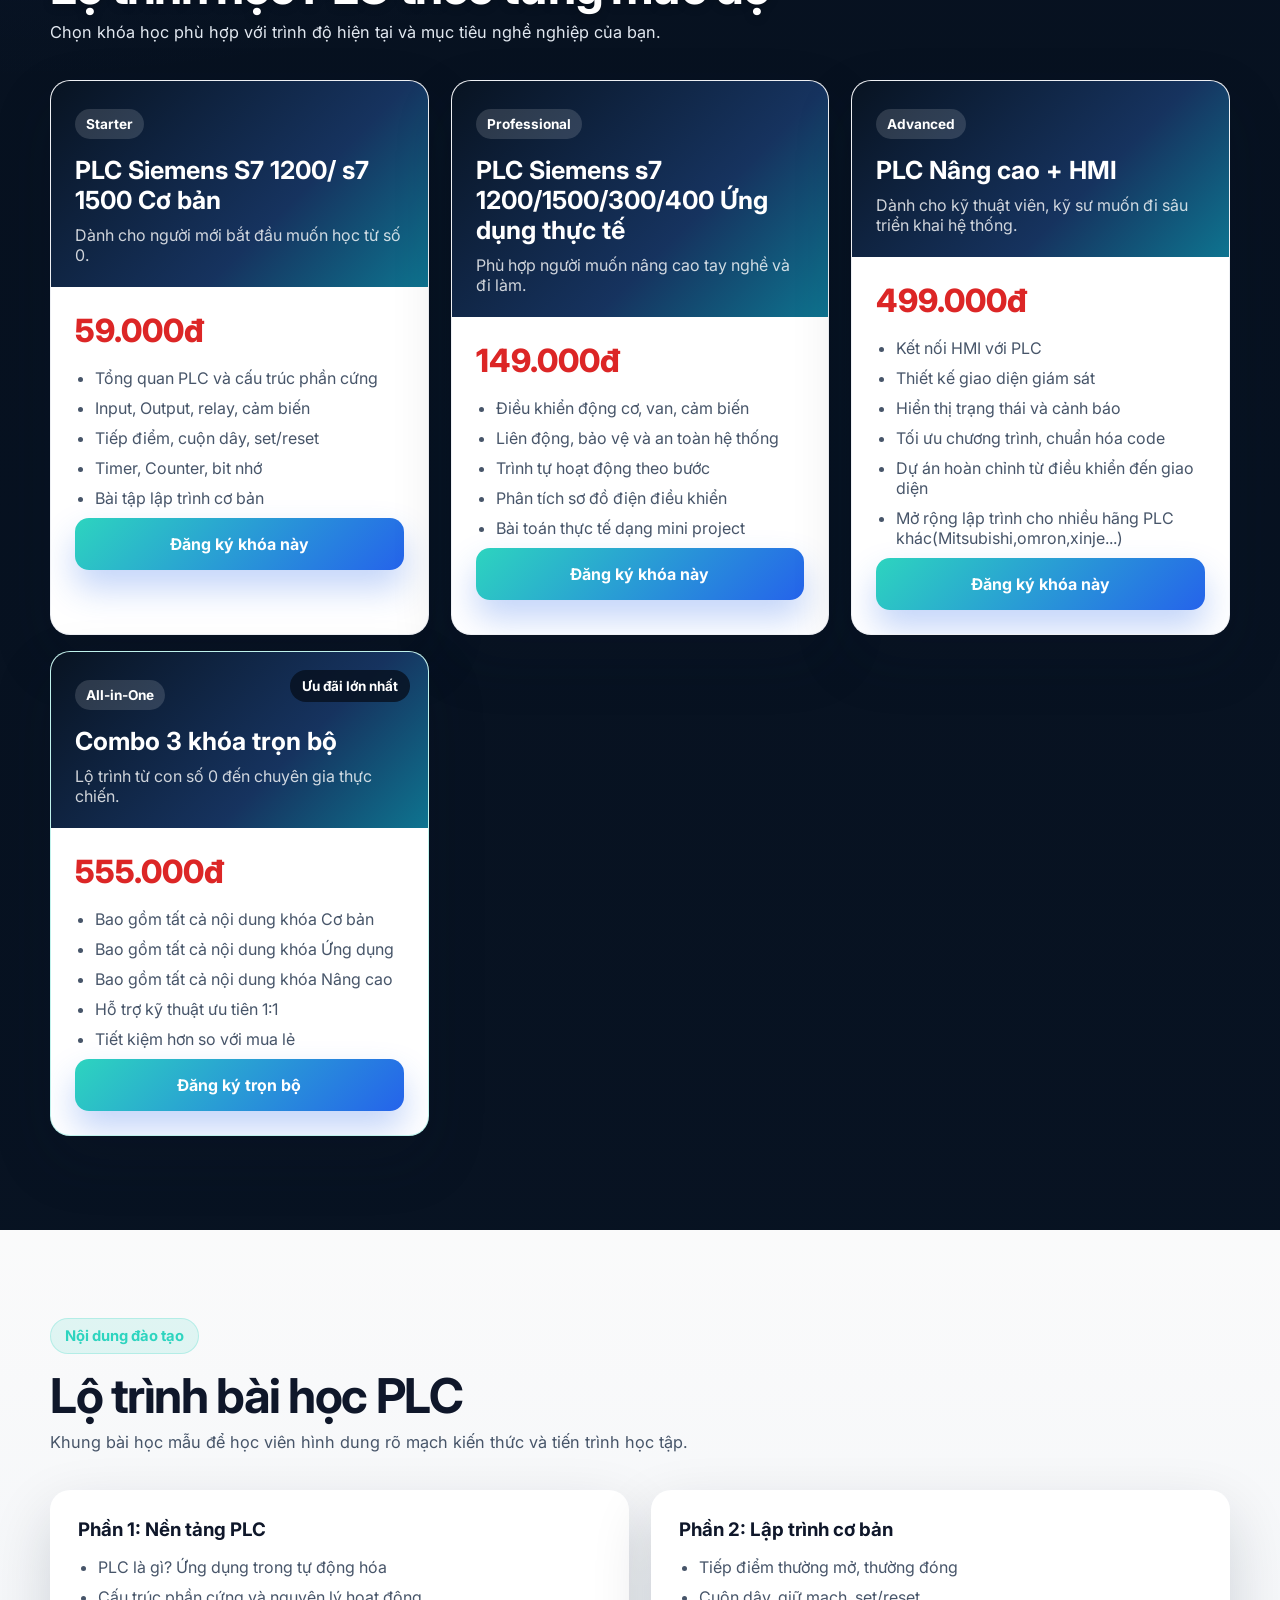
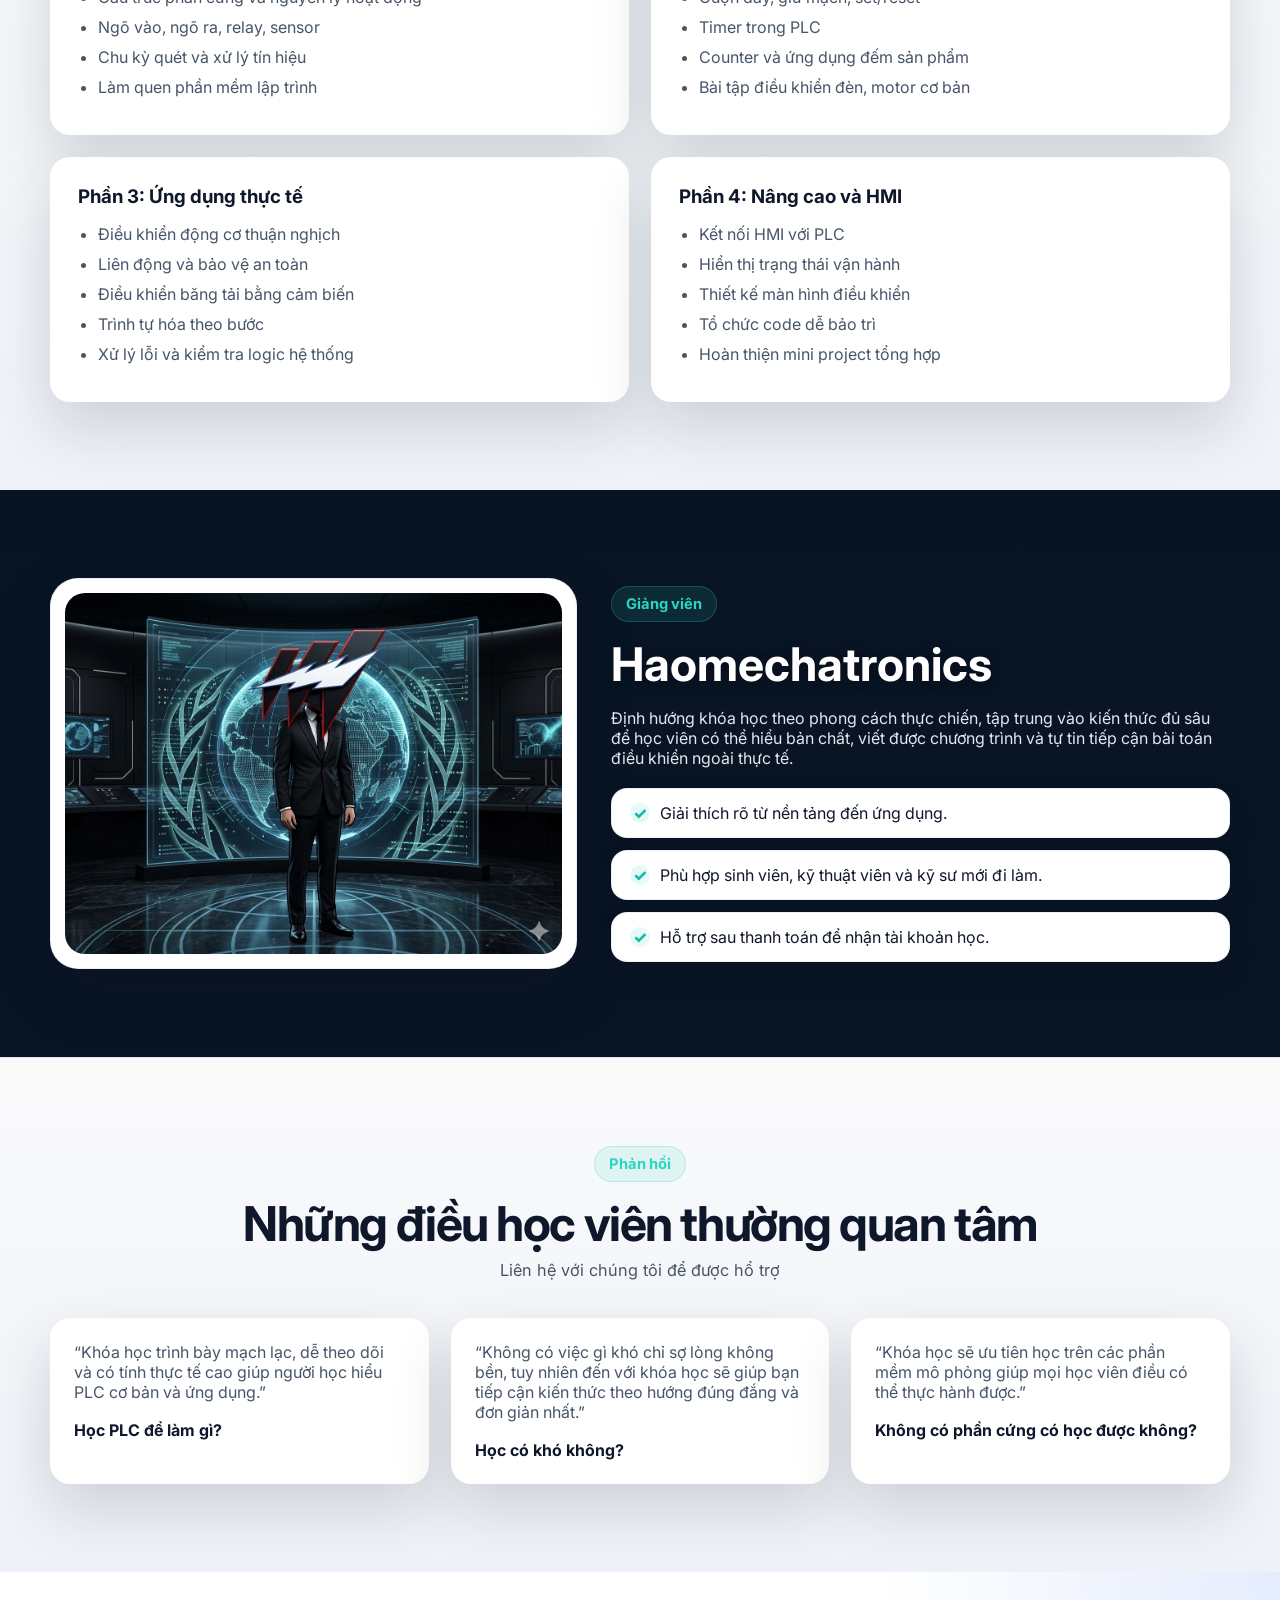
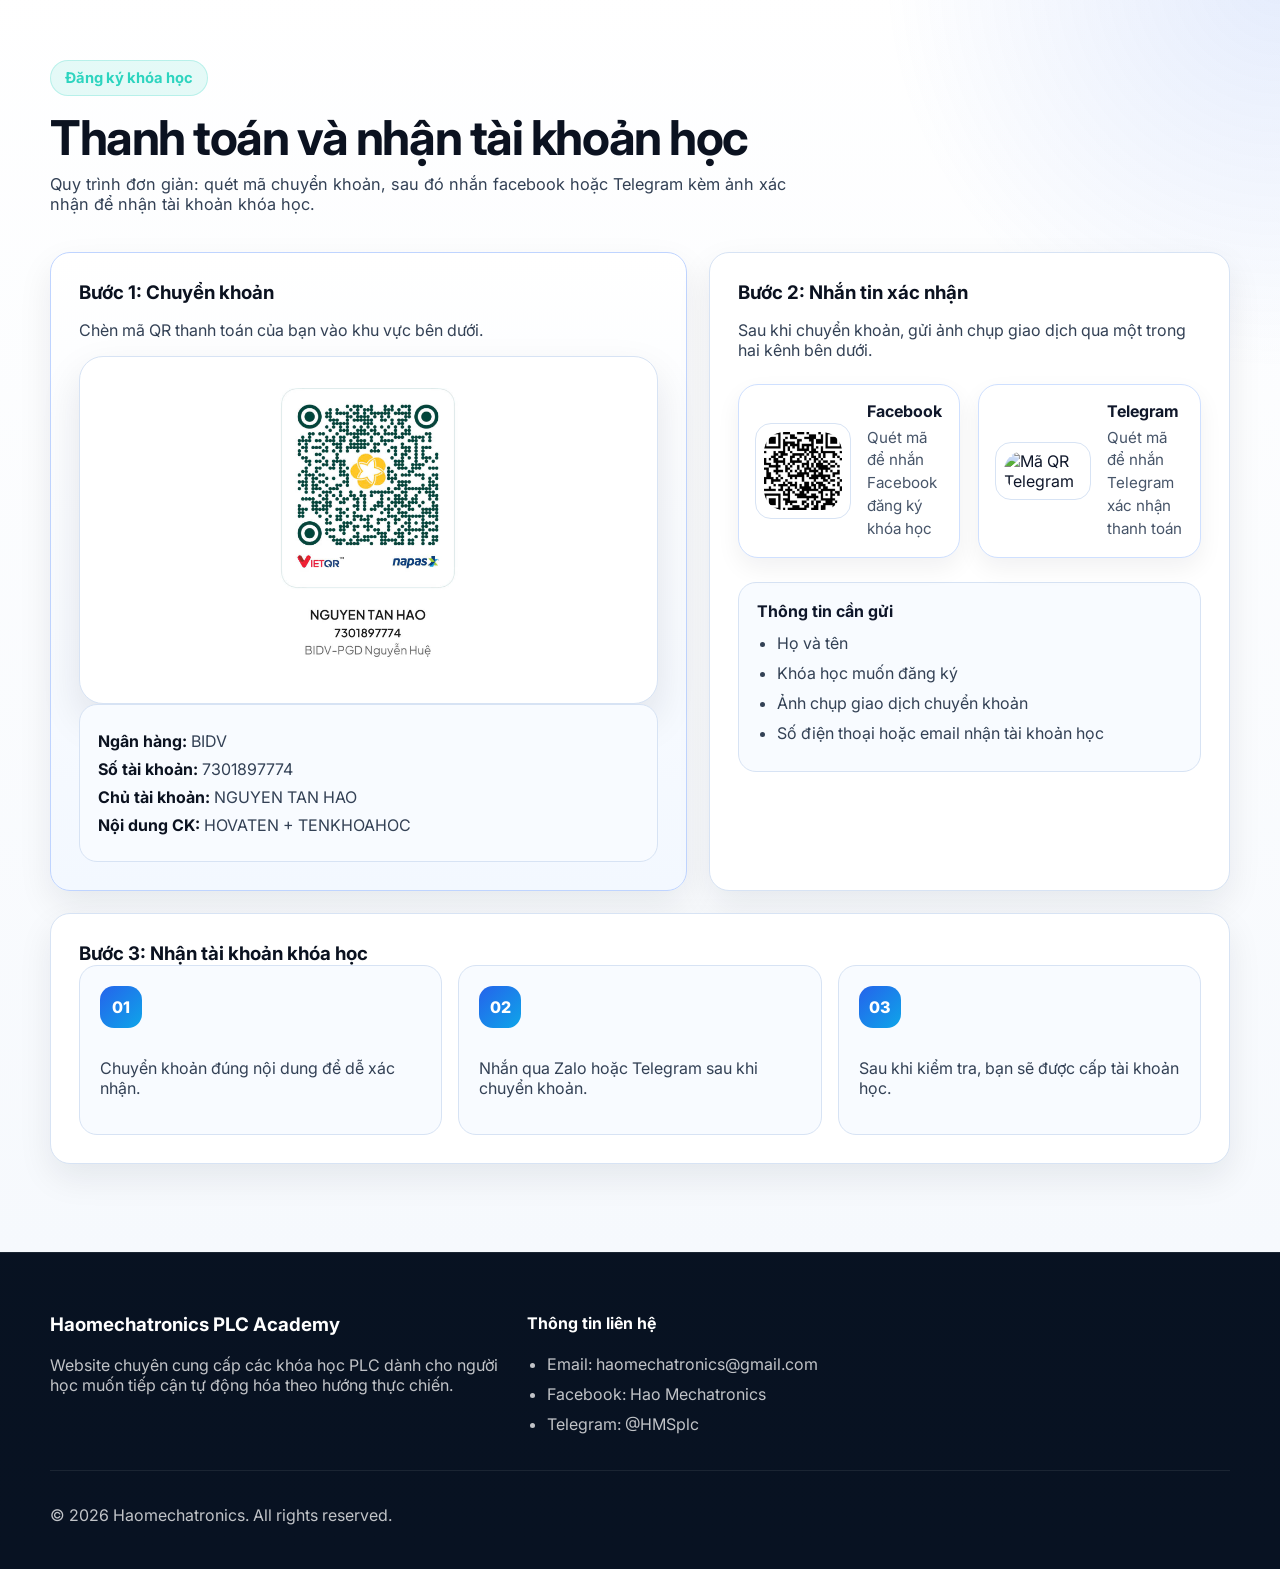
==== commit 9dfd2869: "Update index.html" ====
--- a/index.html
+++ b/index.html
@@ -195,7 +195,7 @@
                 <li>Hiển thị trạng thái và cảnh báo</li>
                 <li>Tối ưu chương trình, chuẩn hóa code</li>
                 <li>Dự án hoàn chỉnh từ điều khiển đến giao diện</li>
-                <li>DMở rộng lập trình cho nhiều hãng PLC khác(Mitsubishi,omron,xinje...)</li>
+                <li>Mở rộng lập trình cho nhiều hãng PLC khác(Mitsubishi,omron,xinje...)</li>
               </ul>
               <a class="btn btn-block btn-primary" href="#payment">Đăng ký khóa này</a>
             </div>
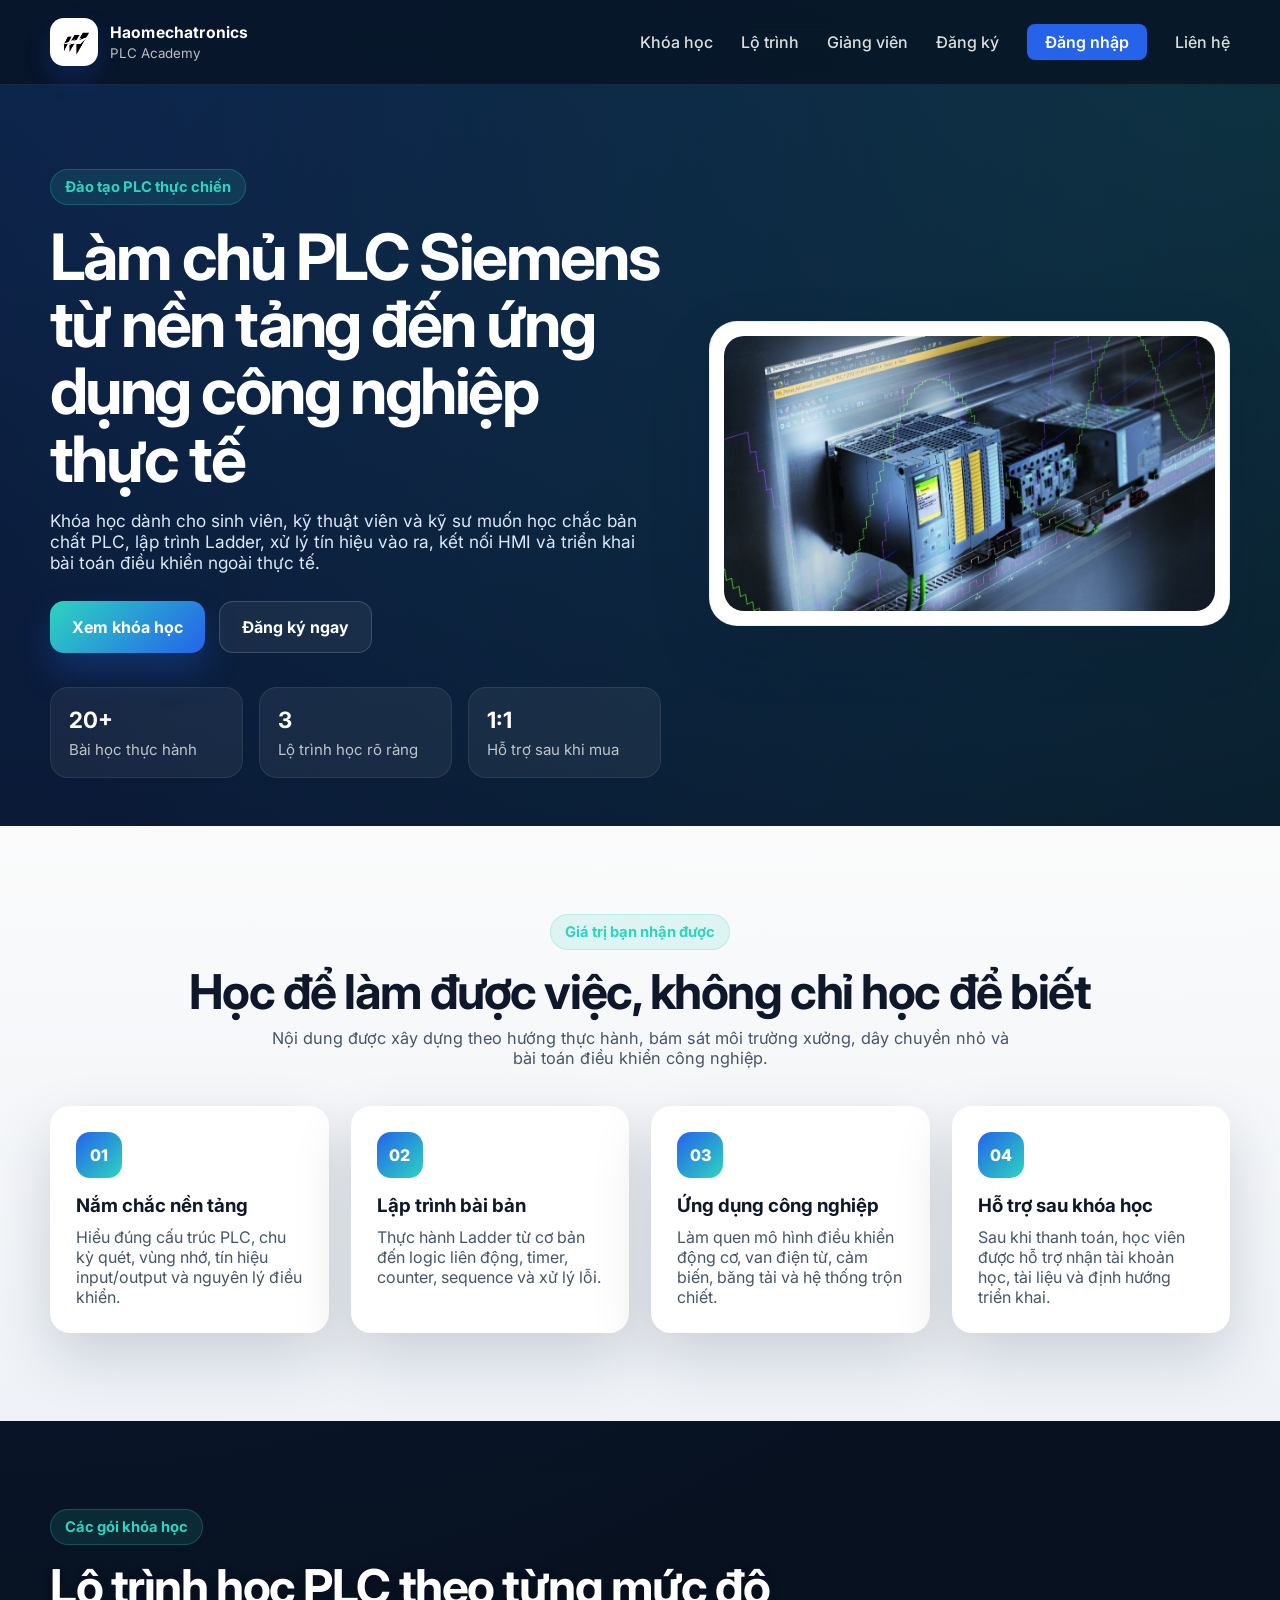
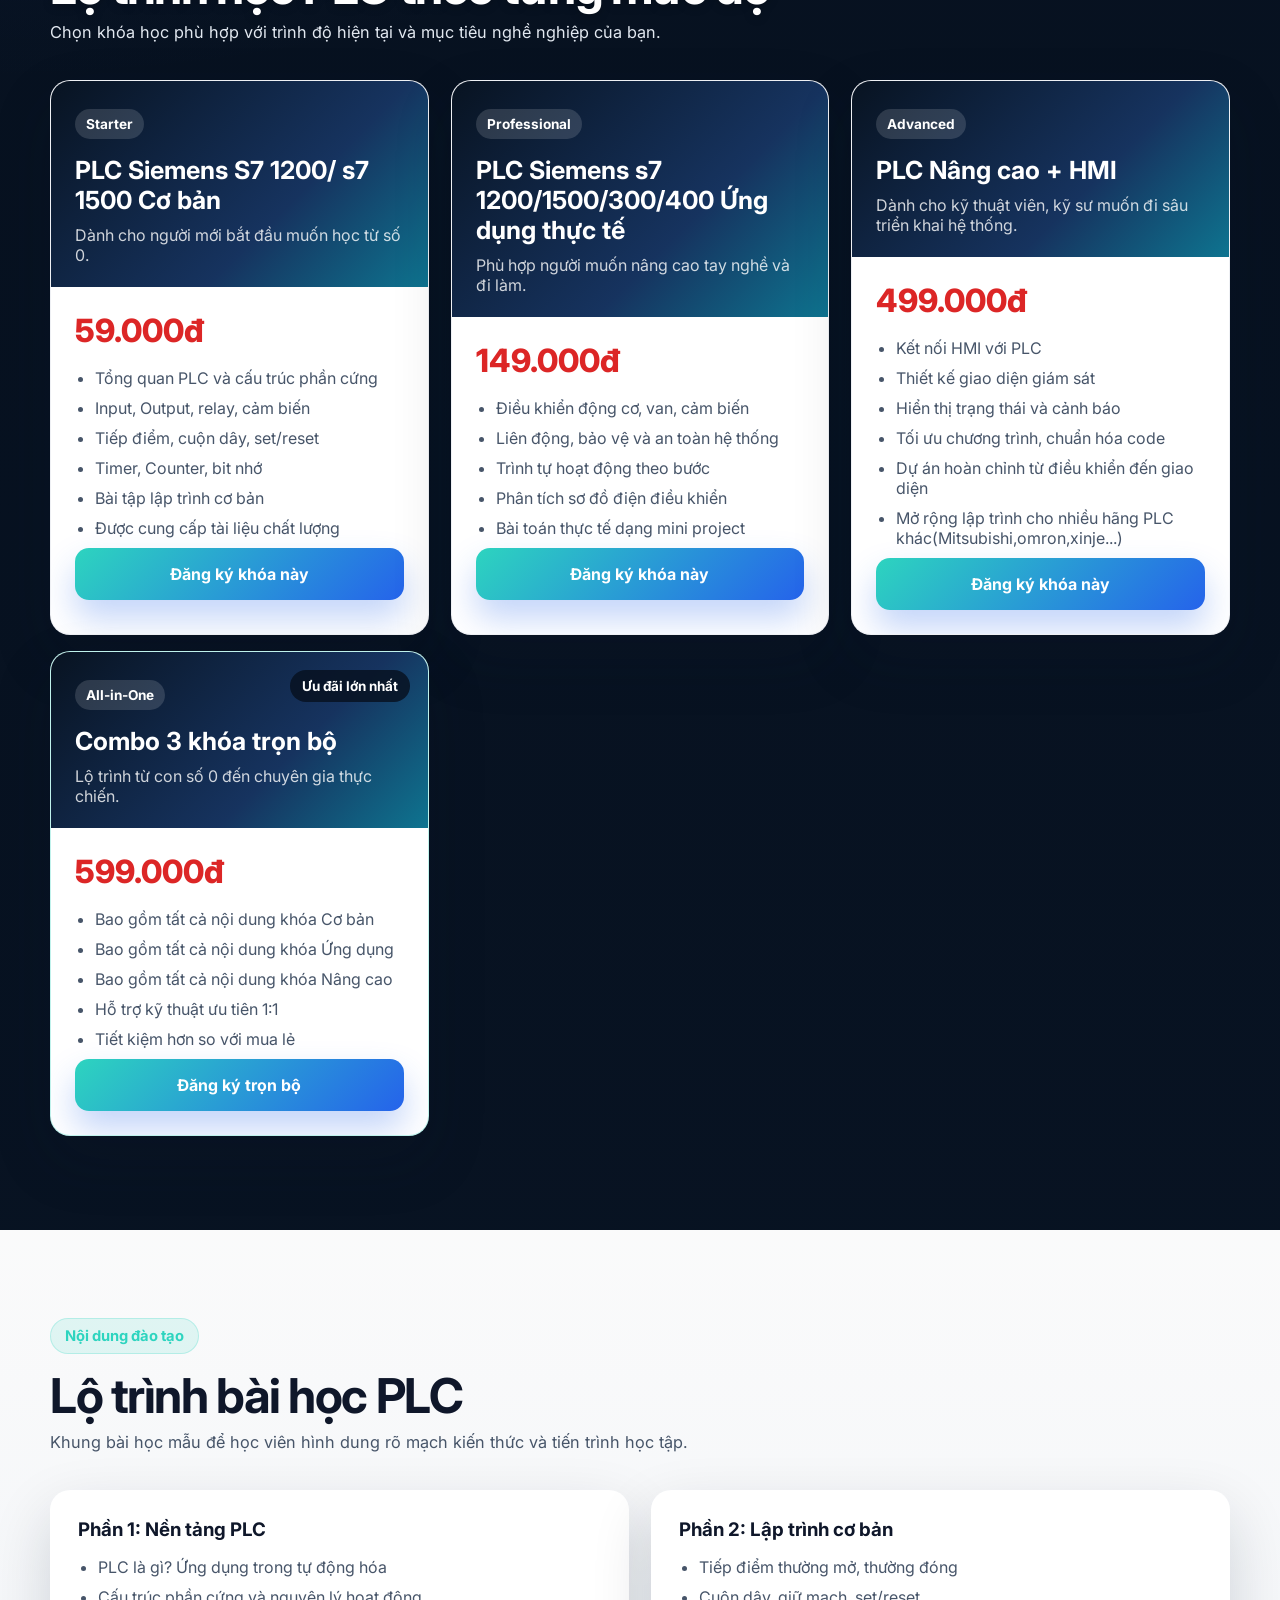
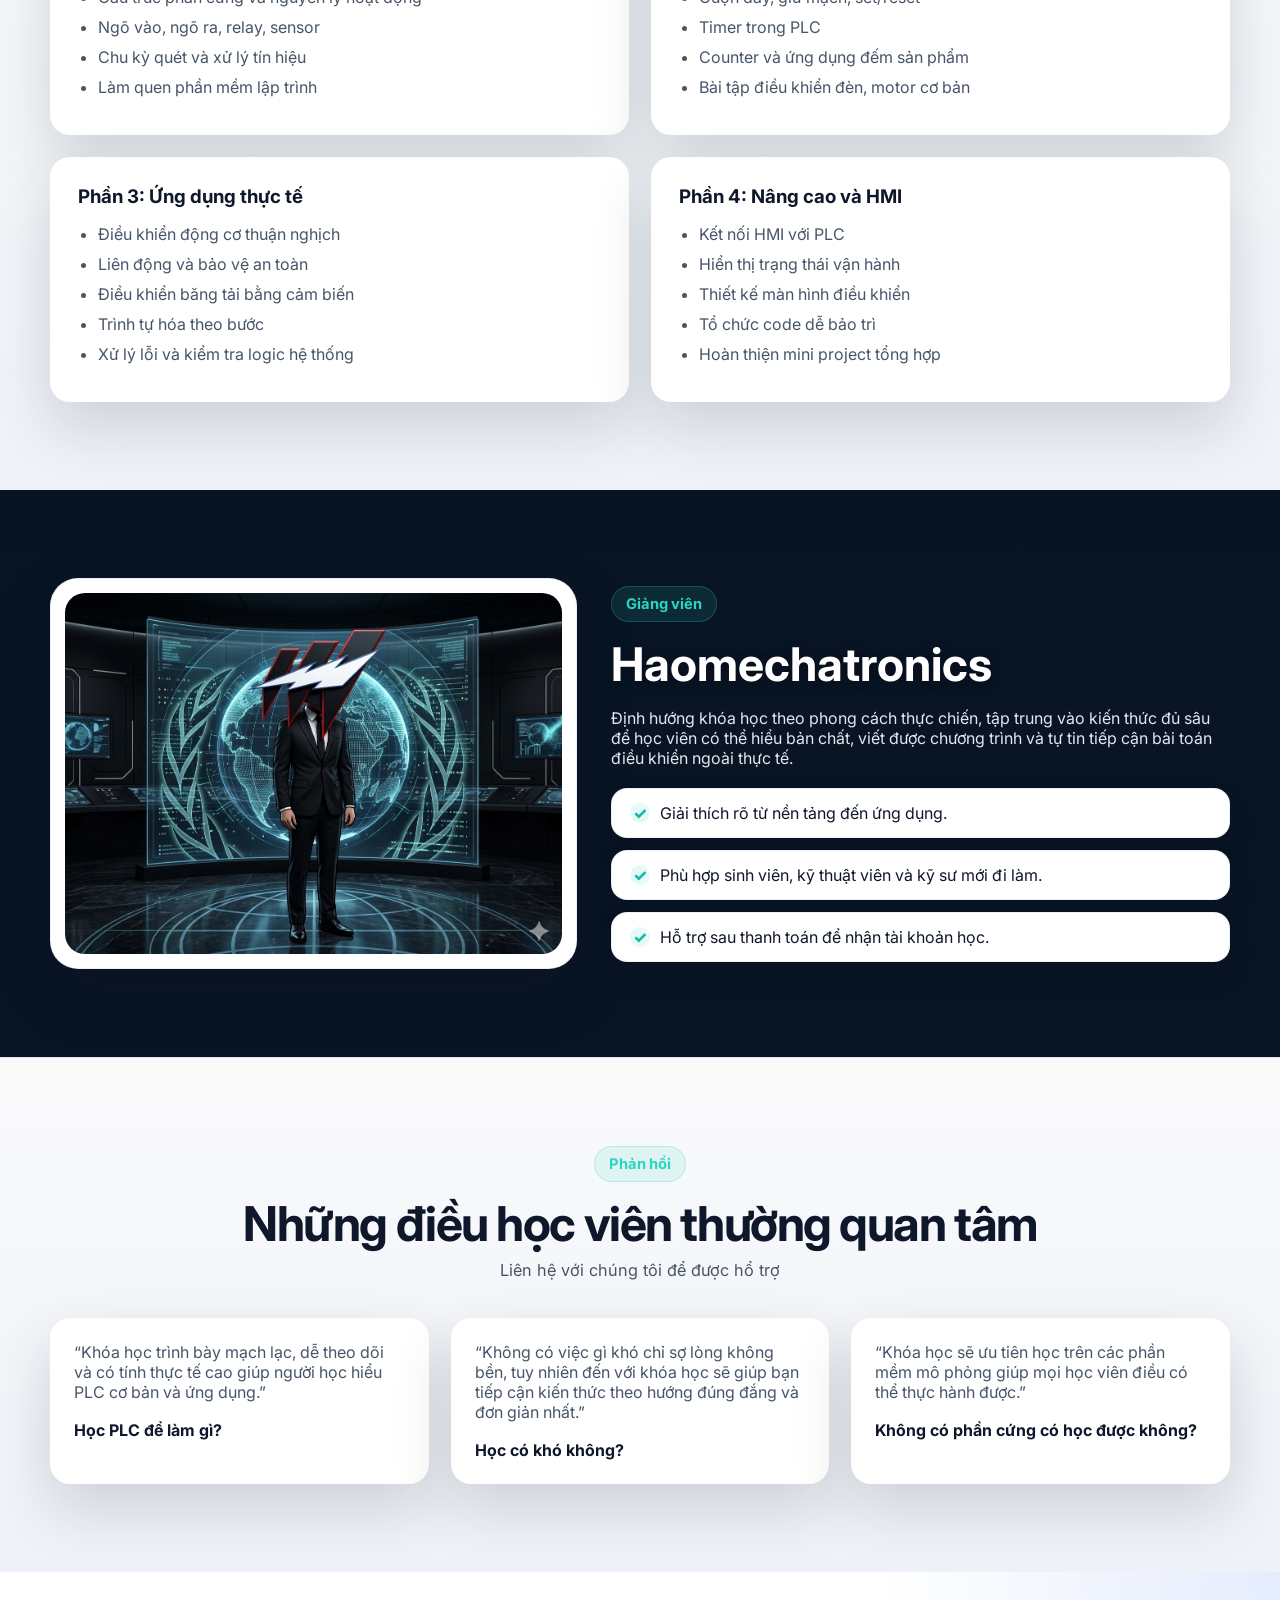
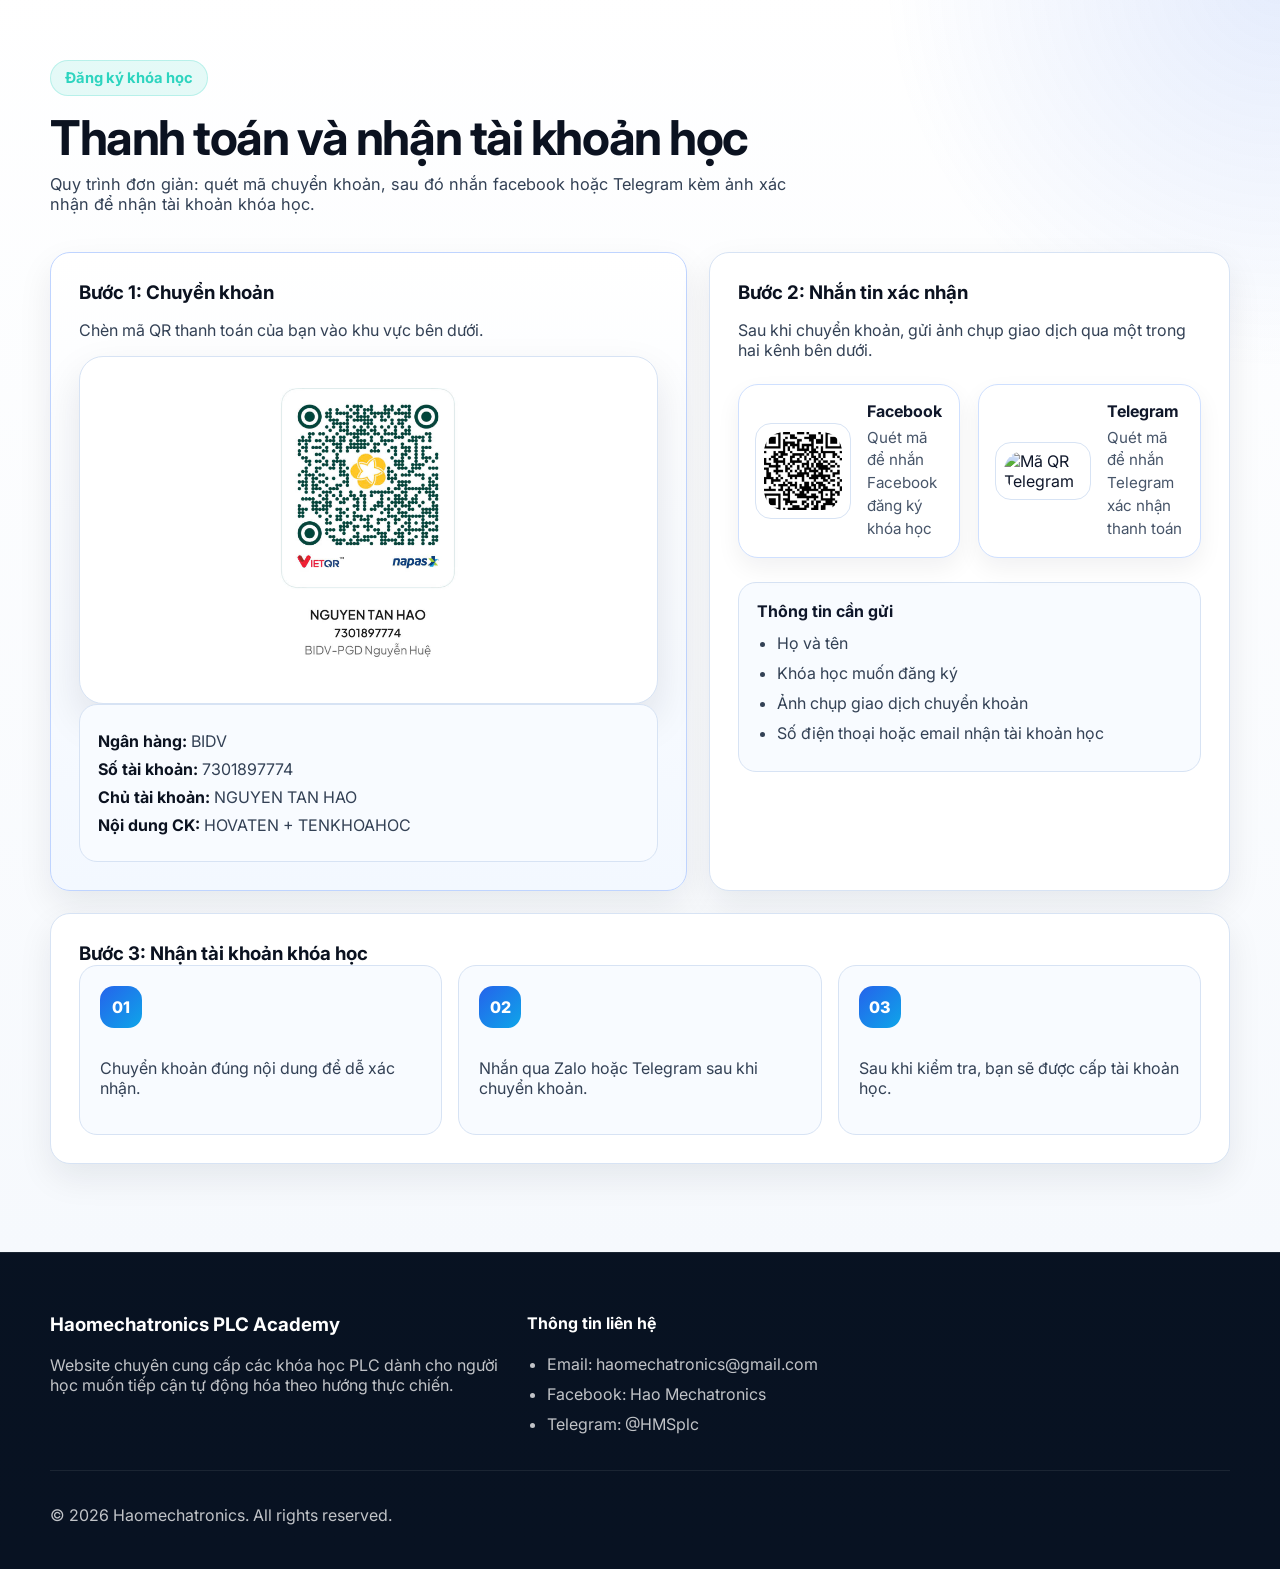
==== commit a95e483b: "Update index.html" ====
--- a/index.html
+++ b/index.html
@@ -3,7 +3,7 @@
 <head>
   <meta charset="UTF-8" />
   <meta name="viewport" content="width=device-width, initial-scale=1.0" />
-  <meta name="description" content="Website cung cấp khóa học PLC Siemens chuyên nghiệp của Haomechatronics với lộ trình từ cơ bản đến nâng cao, mở rộng thêm một số dòng PLC phổ biến, hỗ trợ đăng ký qua Facebook và Telegram." />
+  <meta name="description" content="Website cung cấp khóa học PLC chuyên nghiệp của Haomechatronics với lộ trình từ cơ bản đến nâng cao, mở rộng thêm một số dòng PLC phổ biến, hỗ trợ đăng ký qua Facebook và Telegram." />
   <title>Haomechatronics PLC Academy</title>
   <link rel="icon" type="image/jpeg" href="Images/logo.jpg" />
   <link rel="shortcut icon" href="Images/logo.jpg" />
@@ -157,6 +157,7 @@
                 <li>Tiếp điểm, cuộn dây, set/reset</li>
                 <li>Timer, Counter, bit nhớ</li>
                 <li>Bài tập lập trình cơ bản</li>
+                <li>Được cung cấp tài liệu chất lượng</li>
               </ul>
               <a class="btn btn-block btn-primary" href="#payment">Đăng ký khóa này</a>
             </div>
@@ -209,7 +210,7 @@
               <p>Lộ trình từ con số 0 đến chuyên gia thực chiến.</p>
             </div>
             <div class="course-body">
-              <div class="course-price">555.000đ</div>
+              <div class="course-price">599.000đ</div>
               <ul>
                 <li>Bao gồm tất cả nội dung khóa Cơ bản</li>
                 <li>Bao gồm tất cả nội dung khóa Ứng dụng</li>
